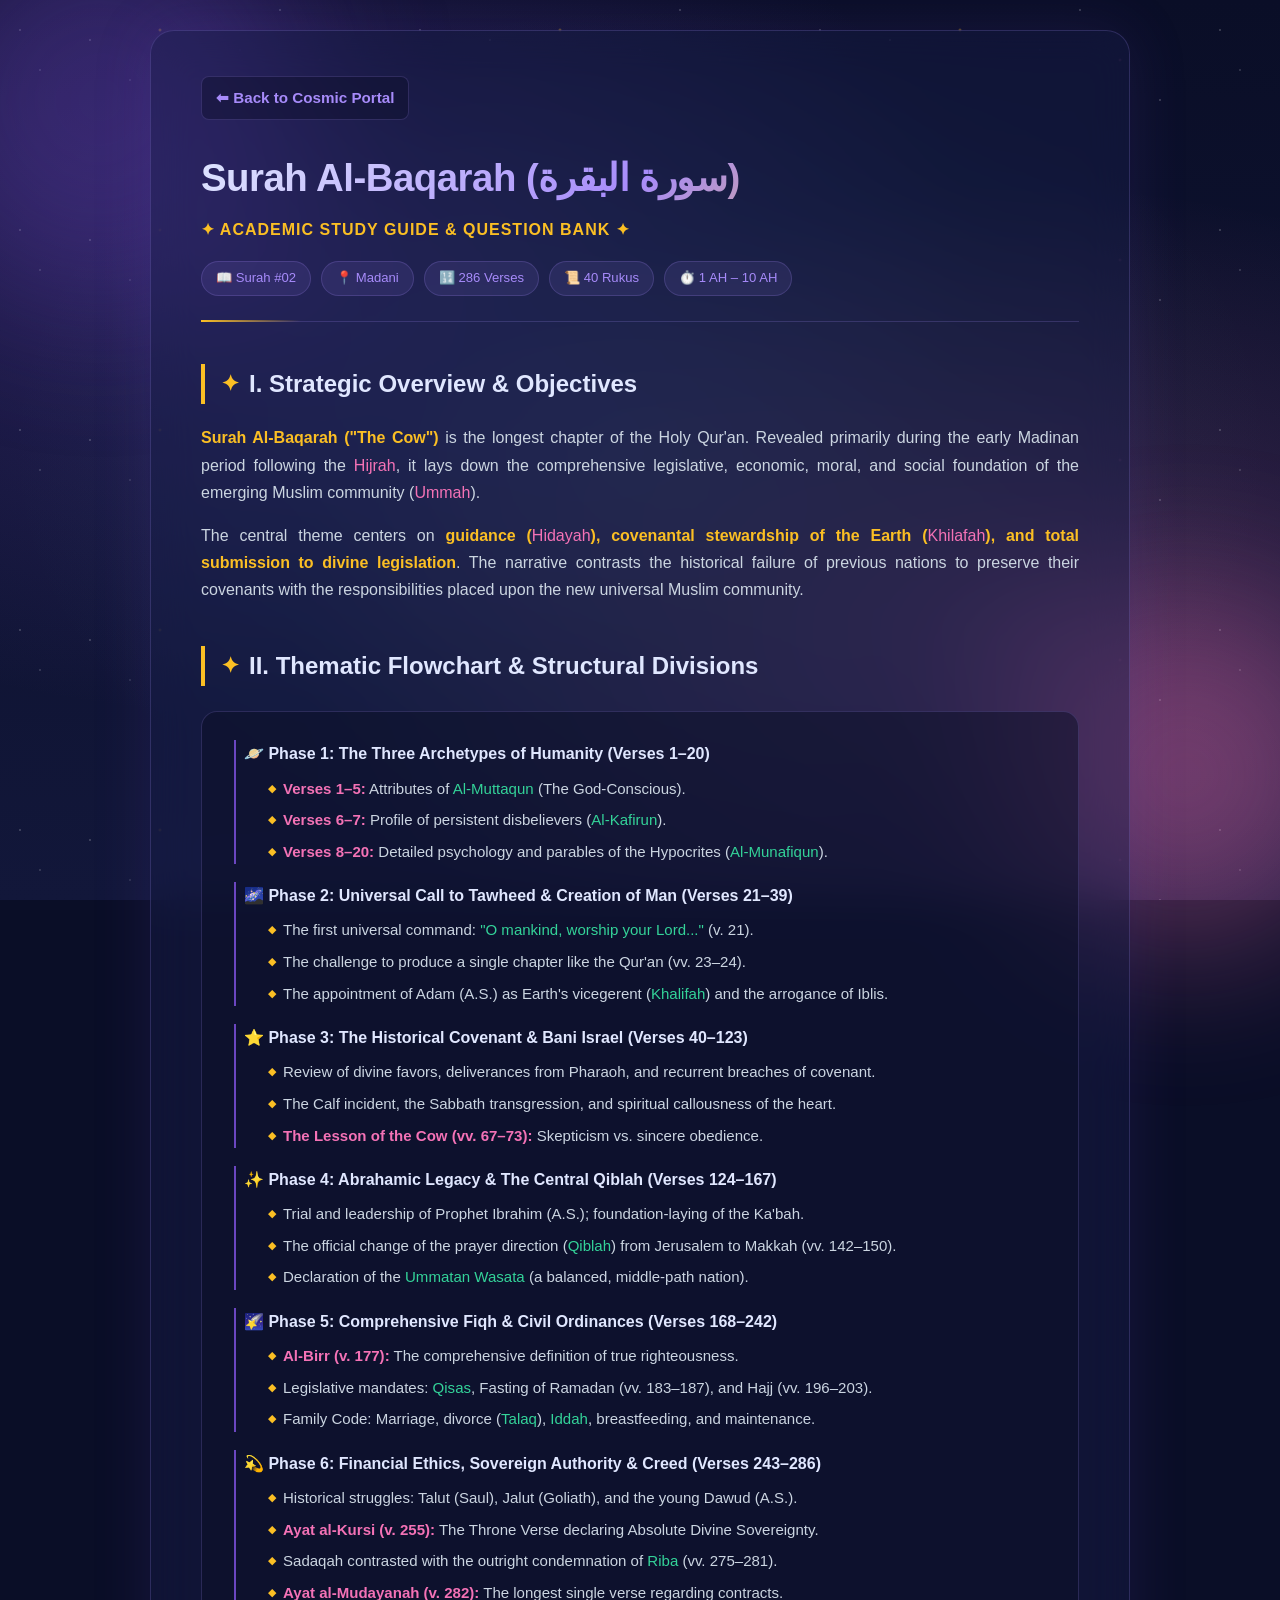
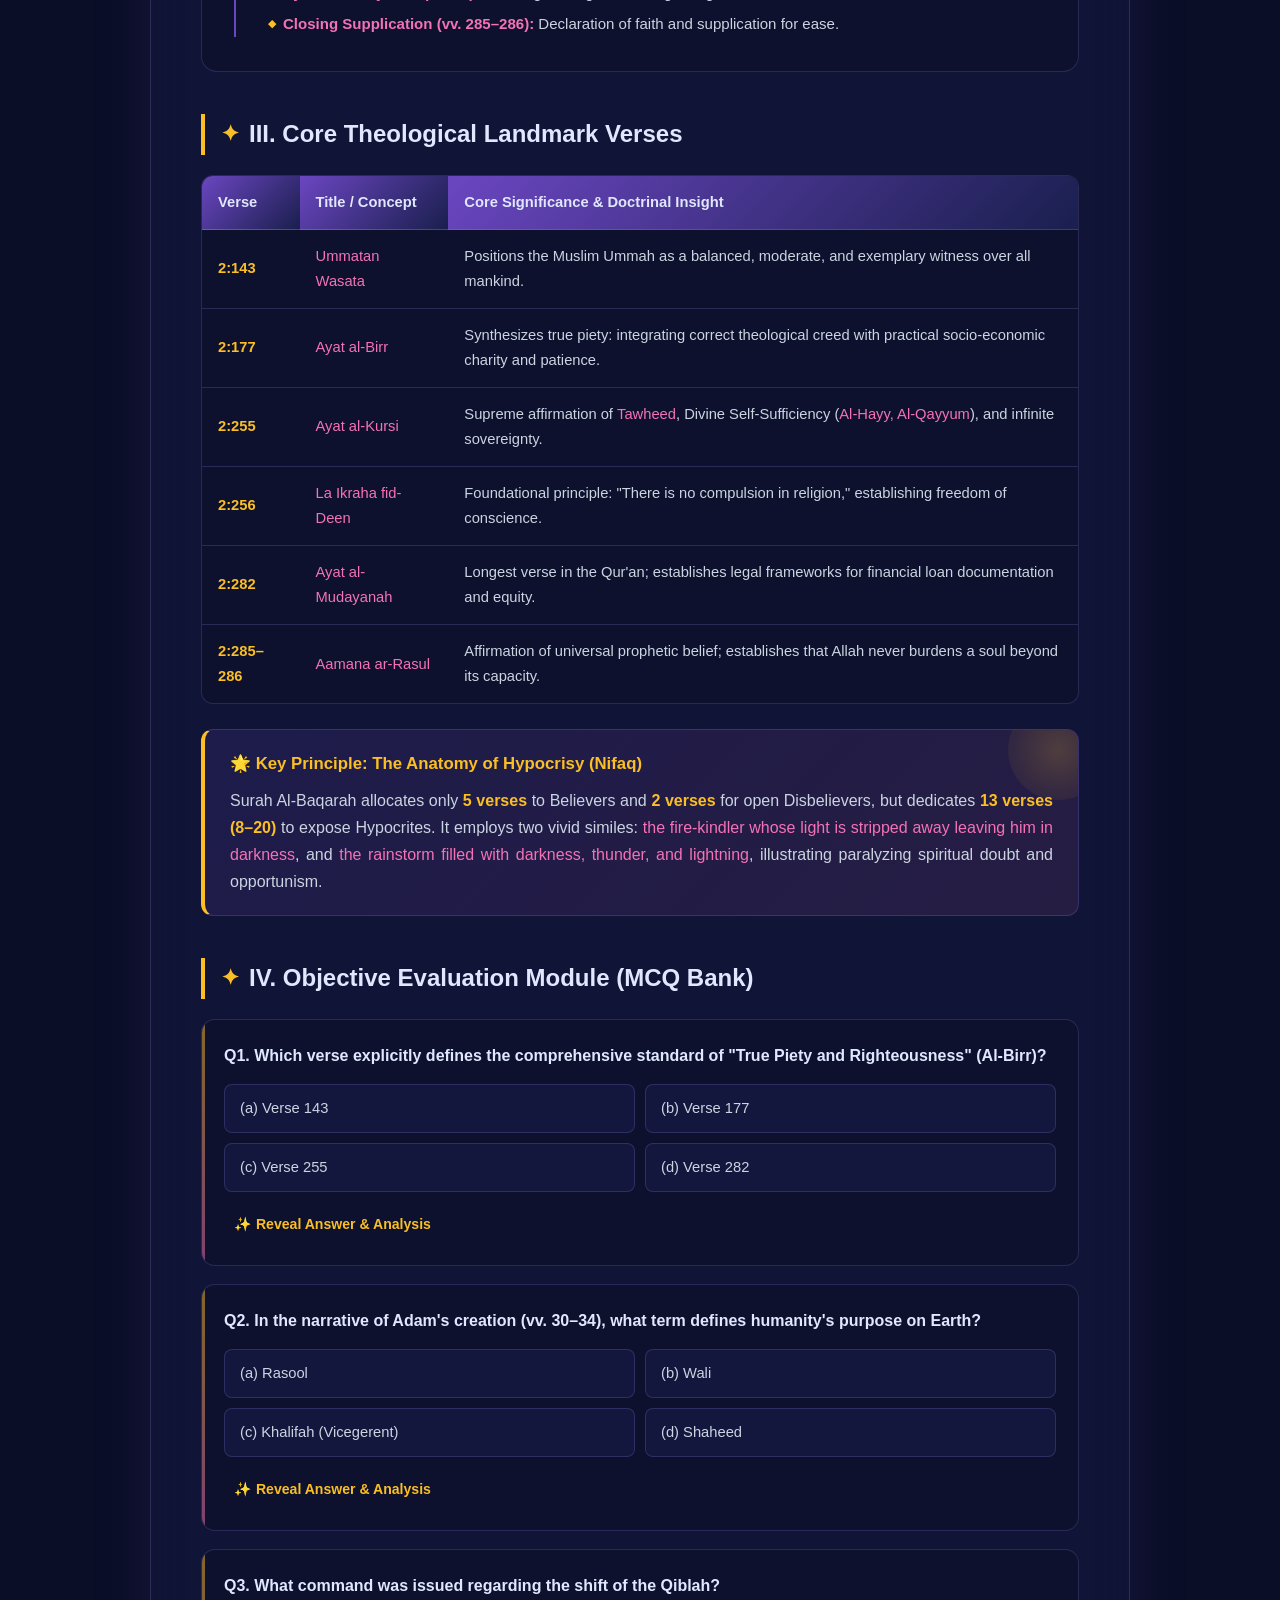
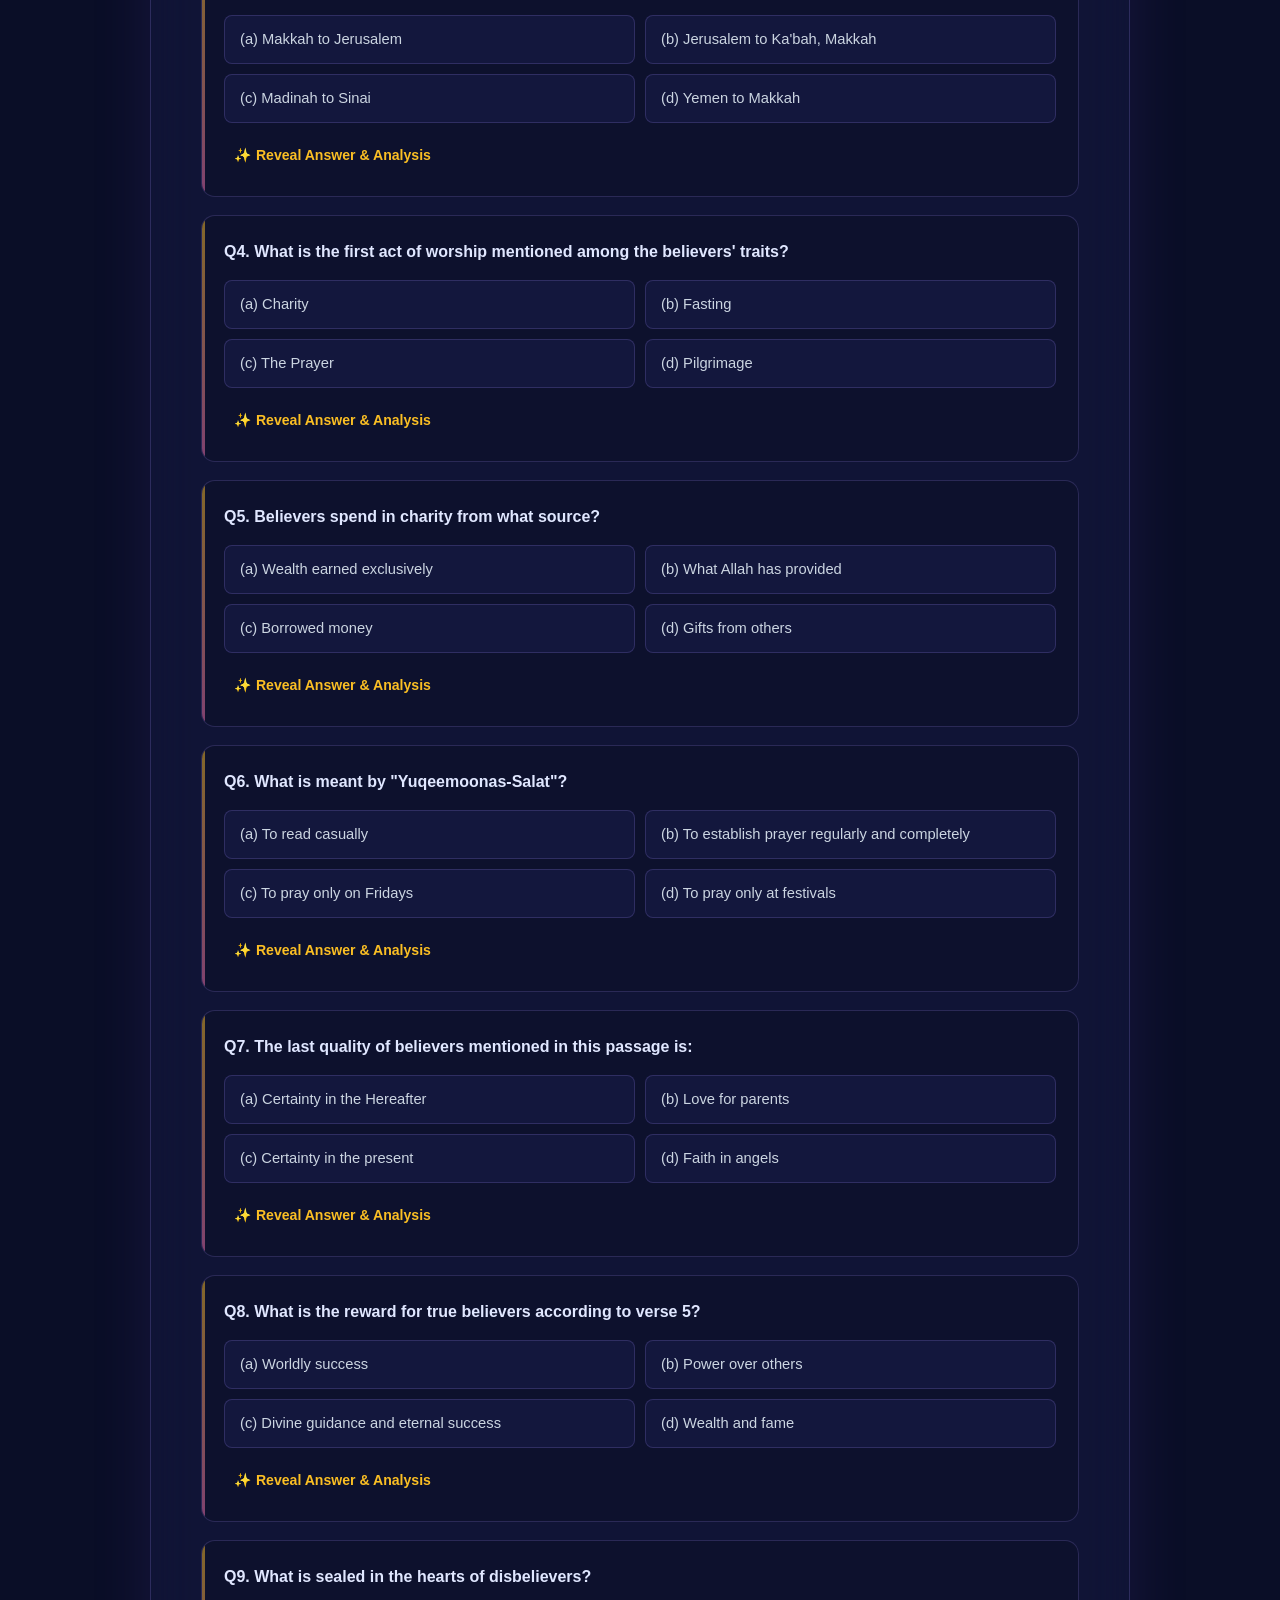
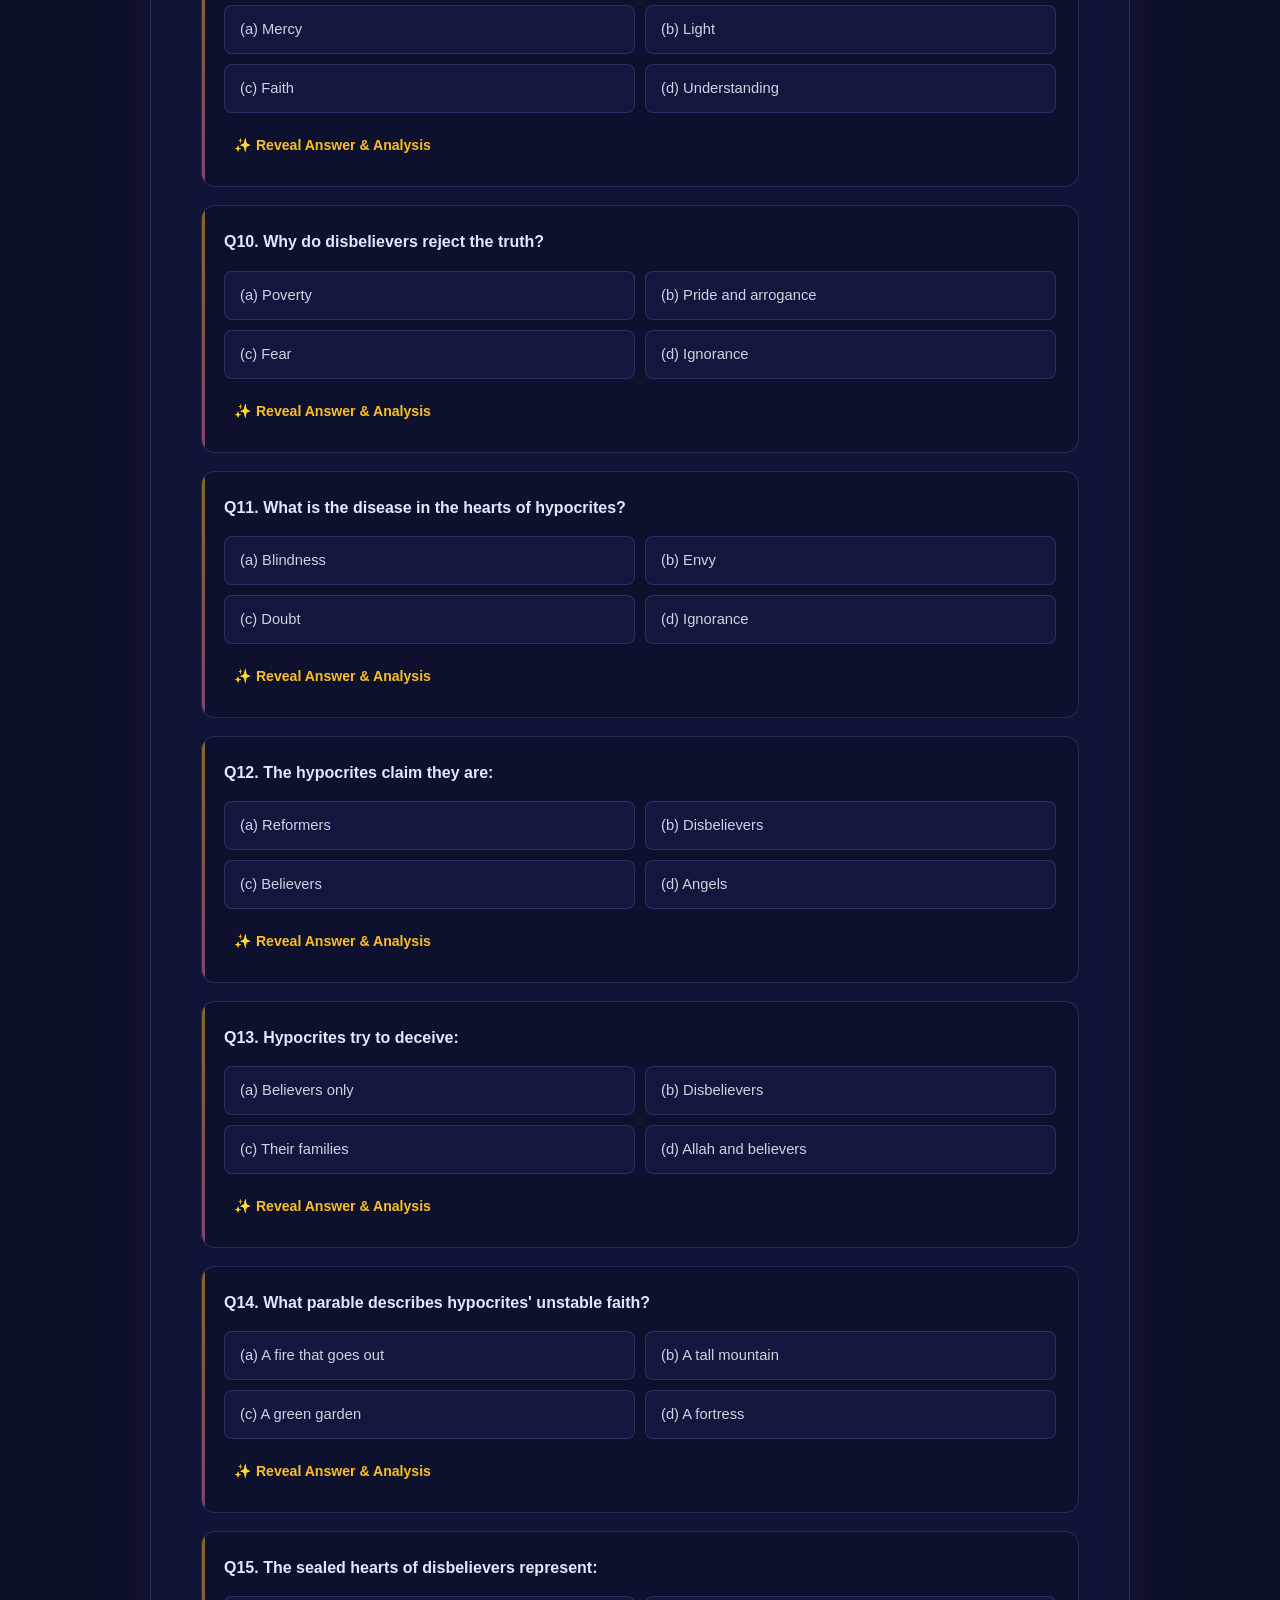
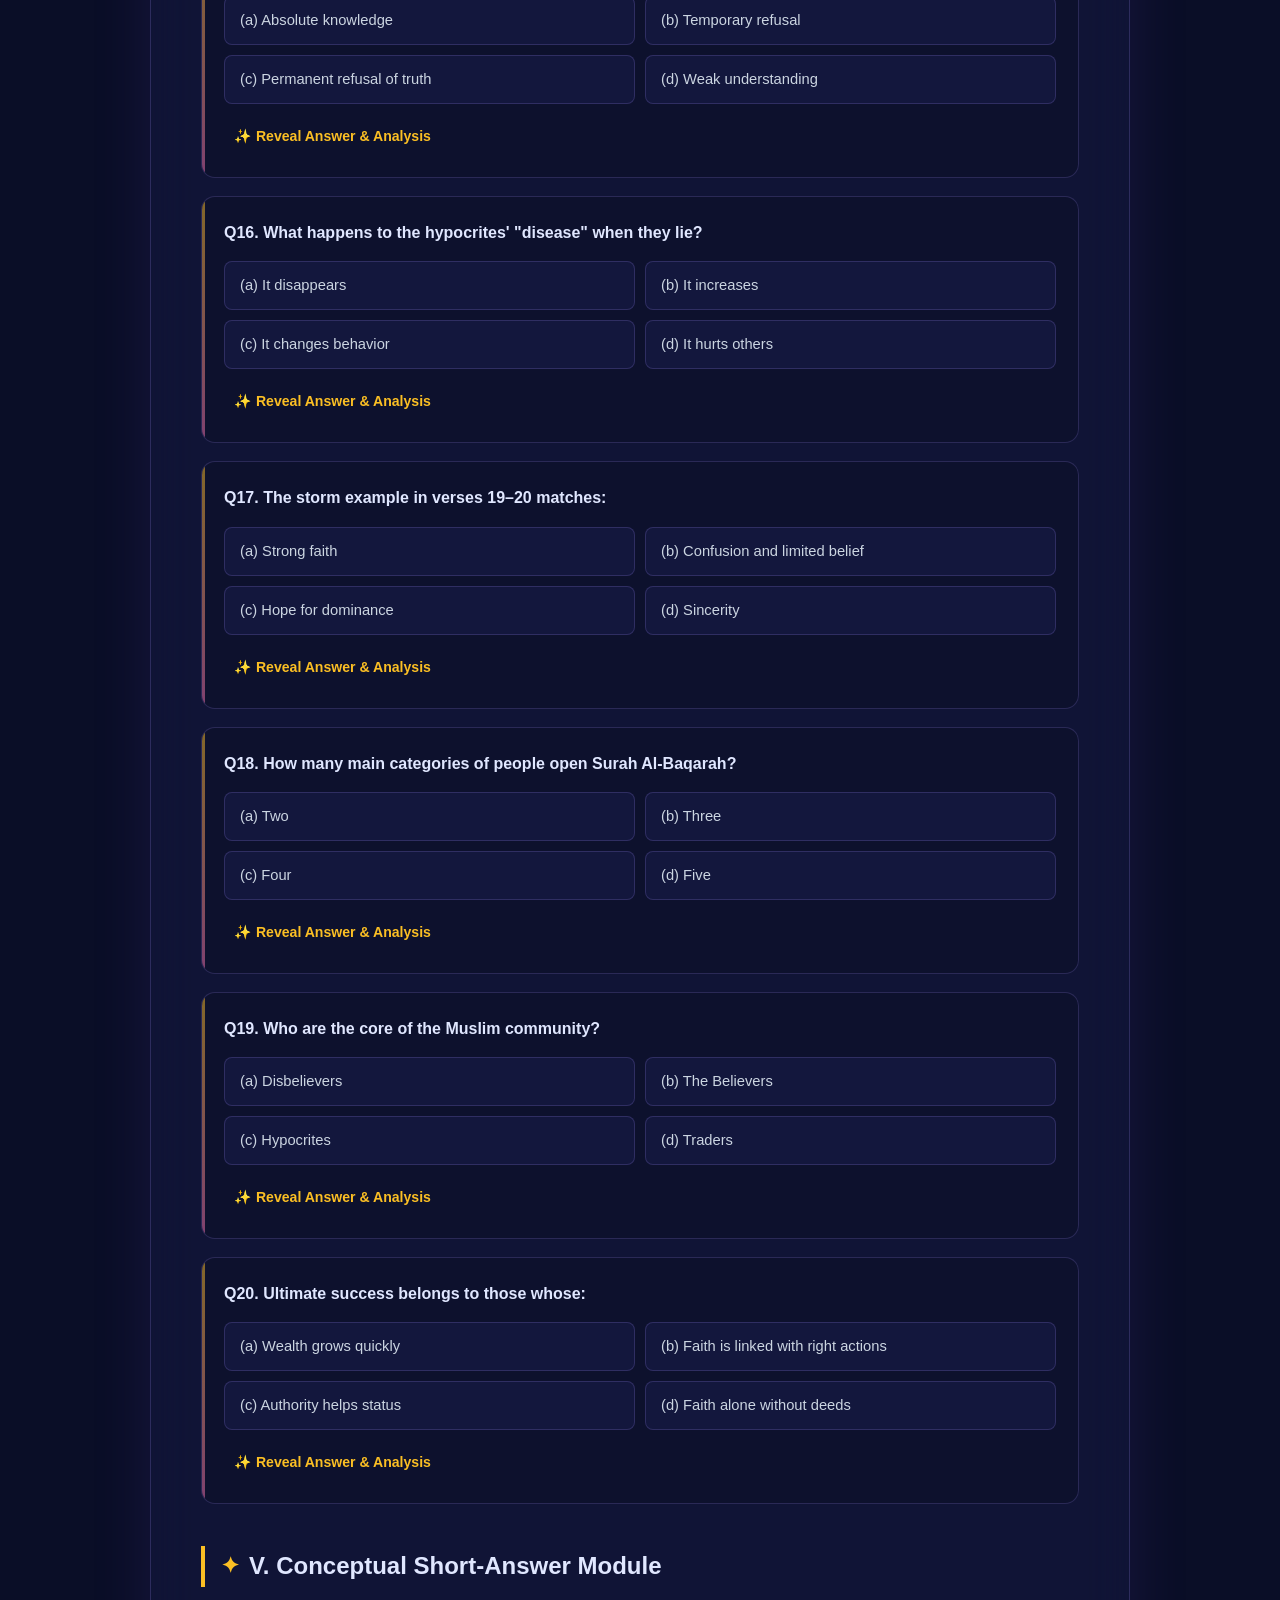
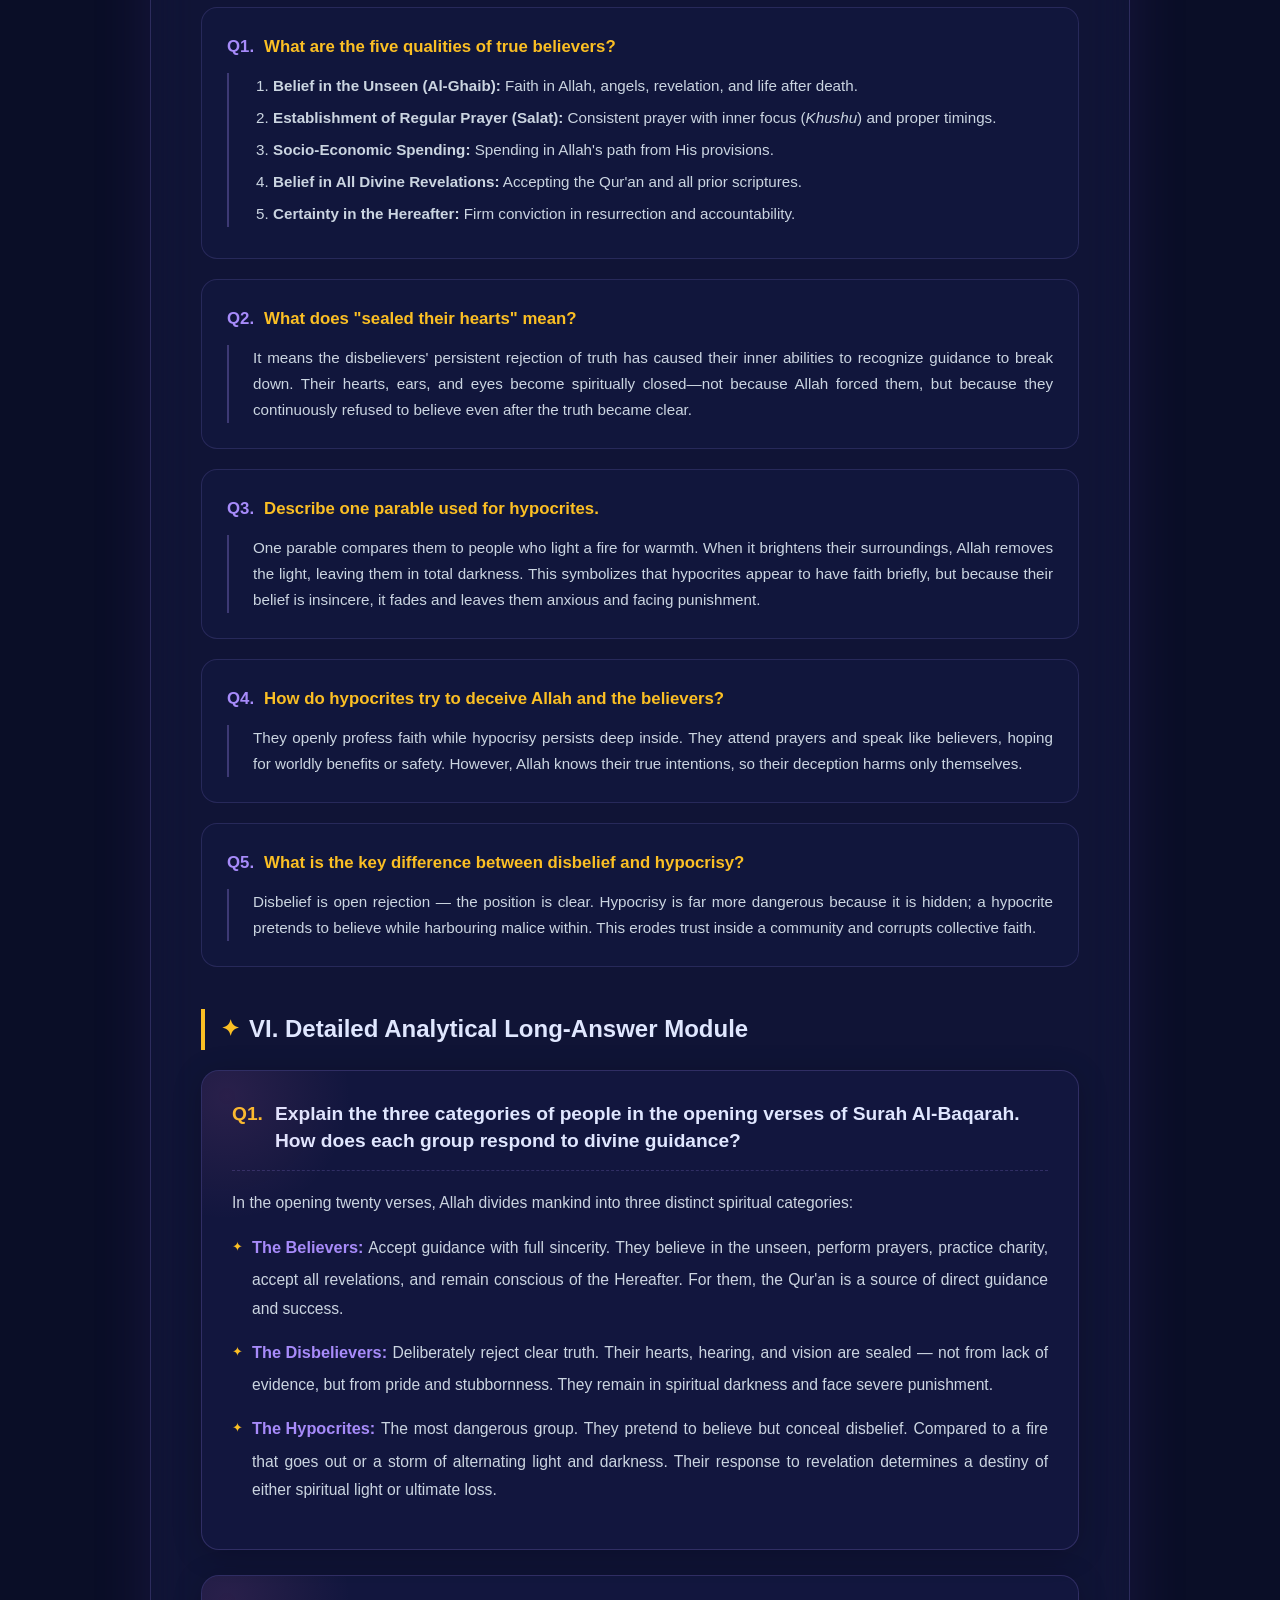
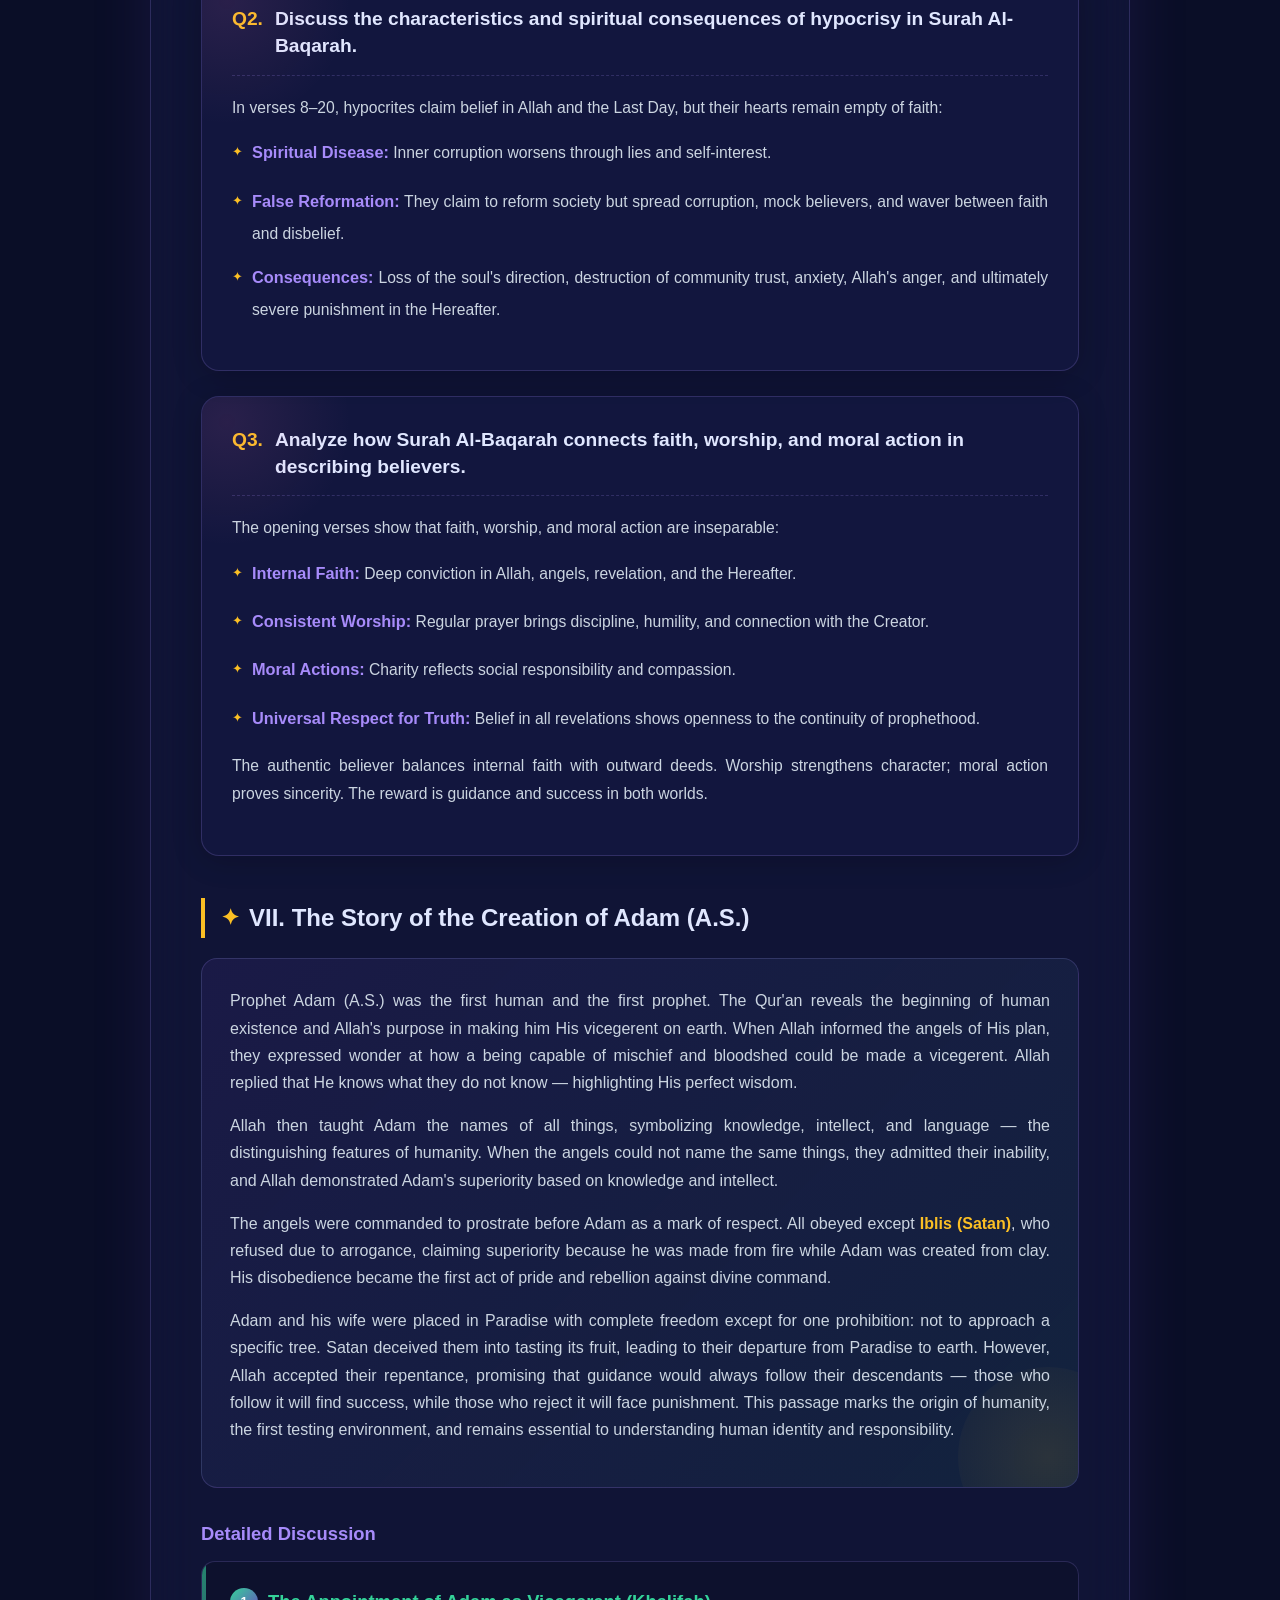
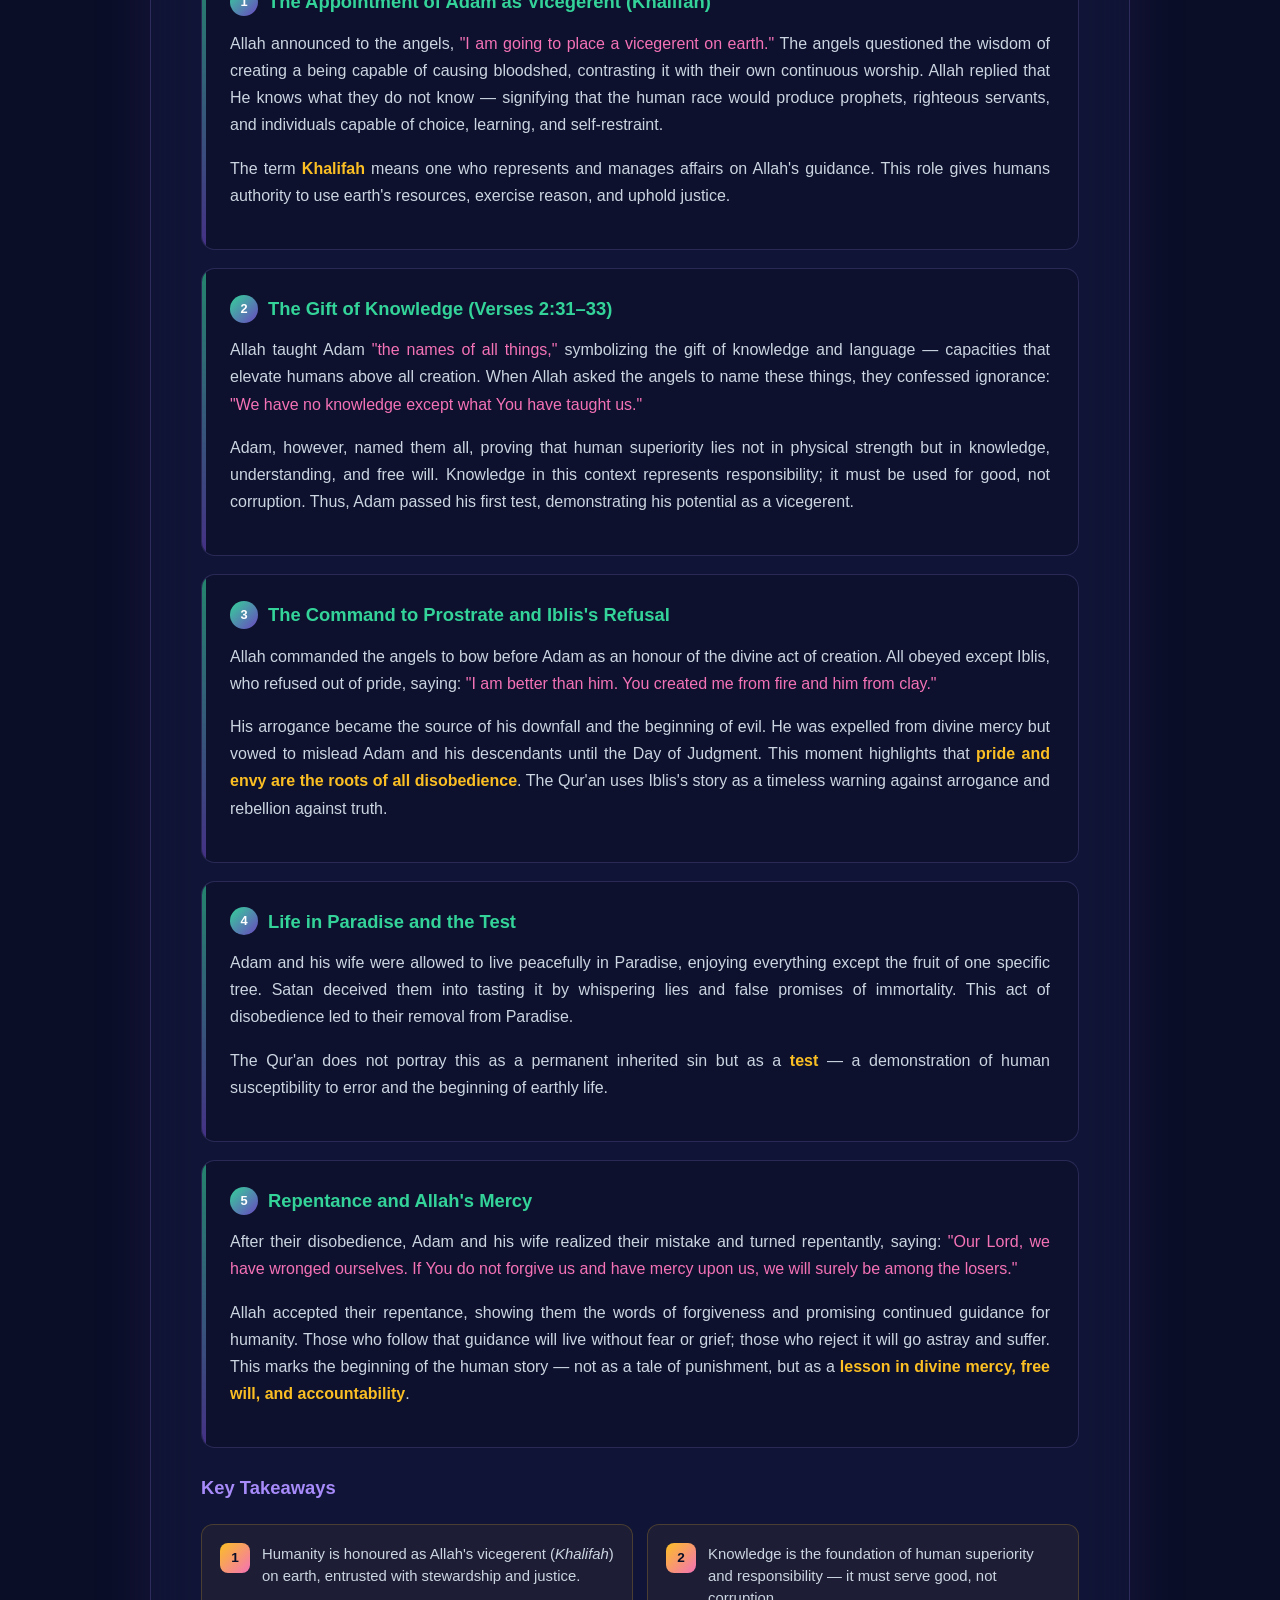
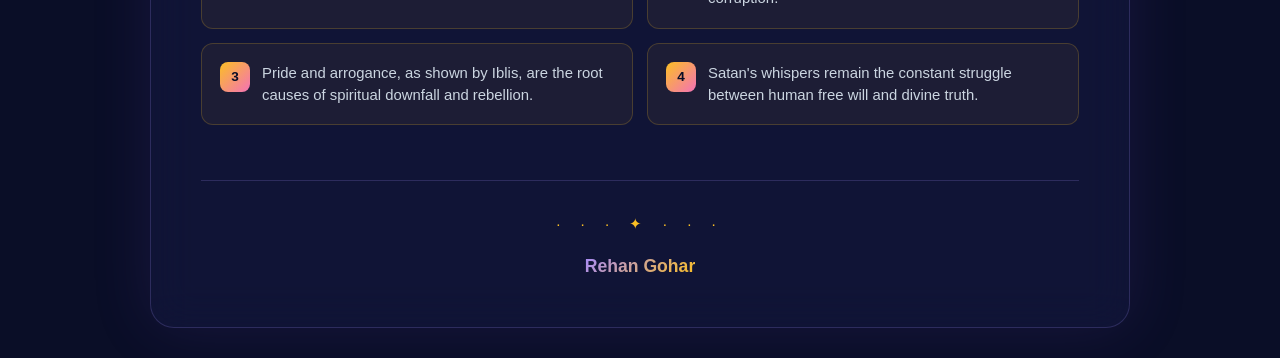
==== surah-al-baqarah.html @ 0159a7ba "Add index and Surah Al-Baqarah pages Introduce two new static pages: index.html — a cosmic-themed da" ====
<!-- Save this file as: surah-al-baqarah.html -->
<!doctype html>
<html lang="en">
  <head>
    <meta charset="UTF-8" />
    <meta name="viewport" content="width=device-width, initial-scale=1.0" />
    <title>Surah Al-Baqarah | Cosmic Study Notes</title>
    <style>
      :root {
        --void: #0a0e27;
        --deep-space: #12173a;
        --nebula: #1a1f4e;
        --cosmic-purple: #6b46c1;
        --stardust: #a78bfa;
        --gold-star: #fbbf24;
        --nova: #f472b6;
        --aurora: #34d399;
        --moonlight: #e0e7ff;
        --text-glow: #cbd5e1;
        --text-muted: #94a3b8;
        --card-bg: rgba(26, 31, 78, 0.4);
        --border-glow: rgba(167, 139, 250, 0.2);
      }

      * {
        box-sizing: border-box;
        margin: 0;
        padding: 0;
        font-family:
          "Segoe UI",
          -apple-system,
          BlinkMacSystemFont,
          sans-serif;
      }

      body {
        background: var(--void);
        background-image:
          radial-gradient(
            ellipse at 20% 30%,
            rgba(107, 70, 193, 0.3) 0%,
            transparent 50%
          ),
          radial-gradient(
            ellipse at 80% 70%,
            rgba(244, 114, 182, 0.2) 0%,
            transparent 50%
          ),
          radial-gradient(
            ellipse at 50% 50%,
            rgba(52, 211, 153, 0.1) 0%,
            transparent 70%
          ),
          linear-gradient(180deg, var(--void) 0%, var(--deep-space) 100%);
        background-attachment: fixed;
        color: var(--moonlight);
        padding: 30px 15px;
        line-height: 1.7;
        min-height: 100vh;
        position: relative;
        overflow-x: hidden;
      }

      body::before {
        content: "";
        position: fixed;
        inset: 0;
        background-image:
          radial-gradient(1px 1px at 20px 30px, white, transparent),
          radial-gradient(
            1px 1px at 40px 70px,
            rgba(255, 255, 255, 0.8),
            transparent
          ),
          radial-gradient(1px 1px at 90px 40px, white, transparent),
          radial-gradient(
            1px 1px at 130px 80px,
            rgba(255, 255, 255, 0.6),
            transparent
          ),
          radial-gradient(
            2px 2px at 160px 30px,
            rgba(251, 191, 36, 0.8),
            transparent
          ),
          radial-gradient(1px 1px at 200px 90px, white, transparent),
          radial-gradient(
            1px 1px at 240px 50px,
            rgba(167, 139, 250, 0.8),
            transparent
          ),
          radial-gradient(1px 1px at 280px 10px, white, transparent),
          radial-gradient(
            2px 2px at 320px 60px,
            rgba(244, 114, 182, 0.6),
            transparent
          ),
          radial-gradient(1px 1px at 360px 100px, white, transparent);
        background-size: 400px 200px;
        background-repeat: repeat;
        opacity: 0.6;
        animation: twinkle 8s ease-in-out infinite;
        pointer-events: none;
        z-index: 0;
      }

      @keyframes twinkle {
        0%,
        100% {
          opacity: 0.4;
        }
        50% {
          opacity: 0.8;
        }
      }

      .orb {
        position: fixed;
        border-radius: 50%;
        filter: blur(80px);
        opacity: 0.35;
        pointer-events: none;
        z-index: 0;
      }
      .orb-1 {
        width: 400px;
        height: 400px;
        background: var(--cosmic-purple);
        top: -100px;
        left: -100px;
        animation: float1 20s ease-in-out infinite;
      }
      .orb-2 {
        width: 350px;
        height: 350px;
        background: var(--nova);
        bottom: -50px;
        right: -80px;
        animation: float2 25s ease-in-out infinite;
      }

      @keyframes float1 {
        0%,
        100% {
          transform: translate(0, 0);
        }
        50% {
          transform: translate(50px, 80px);
        }
      }
      @keyframes float2 {
        0%,
        100% {
          transform: translate(0, 0);
        }
        50% {
          transform: translate(-70px, -50px);
        }
      }

      .container {
        max-width: 980px;
        margin: 0 auto;
        background: var(--card-bg);
        backdrop-filter: blur(20px);
        -webkit-backdrop-filter: blur(20px);
        padding: 45px 50px;
        border-radius: 24px;
        border: 1px solid var(--border-glow);
        box-shadow: 0 0 60px rgba(107, 70, 193, 0.15);
        position: relative;
        z-index: 1;
      }

      .back-nav {
        margin-bottom: 25px;
      }
      .back-btn {
        text-decoration: none;
        color: var(--stardust);
        font-weight: 600;
        display: inline-flex;
        align-items: center;
        gap: 8px;
        font-size: 0.95rem;
        transition: all 0.3s;
        padding: 8px 14px;
        border-radius: 8px;
        border: 1px solid var(--border-glow);
        background: rgba(10, 14, 39, 0.4);
      }
      .back-btn:hover {
        color: var(--gold-star);
        border-color: var(--gold-star);
        transform: translateX(-4px);
      }

      header {
        border-bottom: 1px solid var(--border-glow);
        padding-bottom: 25px;
        margin-bottom: 35px;
        position: relative;
      }
      header::after {
        content: "";
        position: absolute;
        bottom: -1px;
        left: 0;
        width: 100px;
        height: 2px;
        background: linear-gradient(90deg, var(--gold-star), transparent);
      }
      header h1 {
        font-size: 2.4rem;
        letter-spacing: -0.5px;
        background: linear-gradient(
          135deg,
          var(--moonlight),
          var(--stardust),
          var(--gold-star)
        );
        -webkit-background-clip: text;
        -webkit-text-fill-color: transparent;
        background-clip: text;
      }
      .subtitle {
        color: var(--gold-star);
        font-size: 1rem;
        font-weight: 600;
        text-transform: uppercase;
        letter-spacing: 1px;
        margin-top: 6px;
      }
      .meta-badge-row {
        display: flex;
        flex-wrap: wrap;
        gap: 10px;
        margin-top: 18px;
      }
      .meta-badge {
        background: rgba(167, 139, 250, 0.1);
        border: 1px solid var(--border-glow);
        padding: 5px 14px;
        border-radius: 20px;
        font-size: 0.82rem;
        font-weight: 500;
        color: var(--stardust);
      }

      h2 {
        color: var(--moonlight);
        font-size: 1.5rem;
        margin: 42px 0 20px;
        padding-left: 16px;
        border-left: 4px solid var(--gold-star);
        display: flex;
        align-items: center;
        gap: 10px;
      }
      h2::before {
        content: "✦";
        color: var(--gold-star);
        font-size: 0.9em;
      }
      h3 {
        color: var(--stardust);
        font-size: 1.15rem;
        margin: 24px 0 12px;
      }
      p {
        margin-bottom: 16px;
        text-align: justify;
        color: var(--text-glow);
      }
      p strong {
        color: var(--gold-star);
      }
      p em {
        color: var(--nova);
        font-style: normal;
        font-weight: 500;
      }

      .callout-box {
        background: linear-gradient(
          135deg,
          rgba(107, 70, 193, 0.15),
          rgba(244, 114, 182, 0.1)
        );
        border: 1px solid var(--border-glow);
        border-left: 4px solid var(--gold-star);
        padding: 20px 25px;
        border-radius: 12px;
        margin: 25px 0;
        position: relative;
        overflow: hidden;
      }
      .callout-box::before {
        content: "";
        position: absolute;
        top: -30px;
        right: -30px;
        width: 100px;
        height: 100px;
        background: radial-gradient(
          circle,
          rgba(251, 191, 36, 0.2),
          transparent
        );
        border-radius: 50%;
      }
      .callout-title {
        font-weight: 700;
        color: var(--gold-star);
        margin-bottom: 8px;
        font-size: 1.05rem;
      }
      .callout-box p {
        color: var(--text-glow);
        margin-bottom: 0;
      }

      .tree-structure {
        background: rgba(10, 14, 39, 0.5);
        border: 1px solid var(--border-glow);
        border-radius: 16px;
        padding: 28px 32px;
        margin: 25px 0;
      }
      .tree-structure > ul {
        list-style-type: none;
        padding-left: 0;
      }
      .tree-structure > ul > li {
        font-weight: 700;
        color: var(--moonlight);
        margin-top: 18px;
        padding-left: 8px;
        border-left: 2px solid var(--cosmic-purple);
      }
      .tree-structure > ul > li:first-child {
        margin-top: 0;
      }
      .tree-structure ul ul {
        padding-left: 24px;
        list-style-type: none;
        margin-top: 8px;
      }
      .tree-structure ul ul li {
        font-weight: 400;
        color: var(--text-glow);
        font-size: 0.94rem;
        margin-bottom: 6px;
        padding-left: 15px;
        position: relative;
      }
      .tree-structure ul ul li::before {
        content: "◆";
        position: absolute;
        left: 0;
        color: var(--gold-star);
        font-size: 0.7em;
        top: 4px;
      }
      .tree-structure ul ul li strong {
        color: var(--nova);
      }
      .tree-structure ul ul li em {
        color: var(--aurora);
        font-style: normal;
      }

      .summary-table {
        width: 100%;
        border-collapse: separate;
        border-spacing: 0;
        margin: 20px 0;
        font-size: 0.92rem;
        background: rgba(10, 14, 39, 0.5);
        border-radius: 12px;
        overflow: hidden;
        border: 1px solid var(--border-glow);
      }
      .summary-table th,
      .summary-table td {
        padding: 14px 16px;
        text-align: left;
        border-bottom: 1px solid var(--border-glow);
      }
      .summary-table th {
        background: linear-gradient(
          135deg,
          var(--cosmic-purple),
          var(--nebula)
        );
        color: var(--moonlight);
        font-weight: 600;
      }
      .summary-table tr:last-child td {
        border-bottom: none;
      }
      .summary-table tr:hover td {
        background: rgba(167, 139, 250, 0.05);
      }
      .summary-table td {
        color: var(--text-glow);
      }
      .summary-table td strong {
        color: var(--gold-star);
      }
      .summary-table td em {
        color: var(--nova);
        font-style: normal;
        font-weight: 500;
      }

      .q-card {
        background: rgba(10, 14, 39, 0.5);
        border: 1px solid var(--border-glow);
        border-radius: 14px;
        padding: 22px;
        margin-bottom: 18px;
        transition: all 0.3s;
        position: relative;
        overflow: hidden;
      }
      .q-card::before {
        content: "";
        position: absolute;
        top: 0;
        left: 0;
        width: 3px;
        height: 100%;
        background: linear-gradient(180deg, var(--gold-star), var(--nova));
        opacity: 0.5;
      }
      .q-card:hover {
        border-color: var(--stardust);
        box-shadow: 0 8px 25px rgba(167, 139, 250, 0.15);
      }
      .q-title {
        font-weight: 600;
        margin-bottom: 15px;
        font-size: 1rem;
        color: var(--moonlight);
      }
      .options-grid {
        display: grid;
        grid-template-columns: 1fr 1fr;
        gap: 10px;
      }
      .option {
        background: rgba(26, 31, 78, 0.5);
        padding: 11px 15px;
        border: 1px solid var(--border-glow);
        border-radius: 8px;
        font-size: 0.92rem;
        cursor: pointer;
        transition: all 0.2s;
        color: var(--text-glow);
      }
      .option:hover {
        border-color: var(--gold-star);
        background: rgba(251, 191, 36, 0.1);
        color: var(--moonlight);
        transform: translateY(-2px);
      }

      .sq-card {
        background: rgba(26, 31, 78, 0.3);
        border: 1px solid rgba(167, 139, 250, 0.15);
        border-radius: 16px;
        padding: 25px;
        margin-bottom: 20px;
        transition: all 0.3s;
      }
      .sq-card:hover {
        border-color: var(--stardust);
        box-shadow: 0 8px 30px rgba(167, 139, 250, 0.1);
      }
      .sq-question {
        font-size: 1.05rem;
        font-weight: 700;
        color: var(--gold-star);
        margin-bottom: 12px;
        display: flex;
        gap: 10px;
      }
      .sq-question span {
        color: var(--stardust);
      }
      .sq-answer {
        color: var(--text-glow);
        font-size: 0.95rem;
        padding-left: 24px;
        border-left: 2px solid rgba(167, 139, 250, 0.3);
        text-align: justify;
      }
      .sq-answer ol {
        margin: 10px 0 0 20px;
      }
      .sq-answer li {
        margin-bottom: 6px;
        color: var(--text-glow);
      }

      .lq-card {
        background: rgba(26, 31, 78, 0.35);
        border: 1px solid rgba(167, 139, 250, 0.2);
        border-radius: 18px;
        padding: 30px;
        margin-bottom: 25px;
        position: relative;
        overflow: hidden;
        box-shadow: 0 4px 30px rgba(0, 0, 0, 0.2);
      }
      .lq-card::before {
        content: "";
        position: absolute;
        top: -100px;
        left: -100px;
        width: 250px;
        height: 250px;
        background: radial-gradient(
          circle,
          rgba(244, 114, 182, 0.1),
          transparent 70%
        );
        pointer-events: none;
      }
      .lq-question {
        font-size: 1.2rem;
        font-weight: 700;
        color: var(--moonlight);
        margin-bottom: 18px;
        display: flex;
        gap: 12px;
        line-height: 1.4;
        border-bottom: 1px dashed rgba(167, 139, 250, 0.2);
        padding-bottom: 15px;
      }
      .lq-question span {
        color: var(--gold-star);
      }
      .lq-answer {
        color: var(--text-glow);
        font-size: 0.98rem;
        line-height: 1.8;
        text-align: justify;
      }
      .lq-answer p {
        margin-bottom: 16px;
      }
      .lq-answer ul {
        list-style-type: none;
        padding-left: 0;
        margin-bottom: 15px;
      }
      .lq-answer ul li {
        margin-bottom: 15px;
        padding-left: 20px;
        position: relative;
      }
      .lq-answer ul li::before {
        content: "✦";
        position: absolute;
        left: 0;
        color: var(--gold-star);
        font-size: 0.8rem;
        top: 2px;
      }
      .lq-answer ul li strong {
        color: var(--stardust);
        display: inline-block;
        margin-bottom: 4px;
        font-size: 1.02rem;
      }

      /* Topic Narrative Cards (for Adam story) */
      .topic-overview {
        background: linear-gradient(
          135deg,
          rgba(107, 70, 193, 0.12),
          rgba(52, 211, 153, 0.08)
        );
        border: 1px solid var(--border-glow);
        border-radius: 16px;
        padding: 28px;
        margin: 20px 0 30px;
        position: relative;
        overflow: hidden;
      }
      .topic-overview::after {
        content: "";
        position: absolute;
        bottom: -60px;
        right: -60px;
        width: 180px;
        height: 180px;
        background: radial-gradient(
          circle,
          rgba(251, 191, 36, 0.1),
          transparent
        );
        border-radius: 50%;
      }
      .topic-overview p {
        position: relative;
        z-index: 1;
      }

      .detail-card {
        background: rgba(10, 14, 39, 0.5);
        border: 1px solid var(--border-glow);
        border-radius: 14px;
        padding: 24px 28px;
        margin-bottom: 18px;
        position: relative;
        overflow: hidden;
        transition: all 0.3s;
      }
      .detail-card::before {
        content: "";
        position: absolute;
        top: 0;
        left: 0;
        width: 4px;
        height: 100%;
        background: linear-gradient(
          180deg,
          var(--aurora),
          var(--cosmic-purple)
        );
        opacity: 0.6;
      }
      .detail-card:hover {
        border-color: var(--aurora);
        box-shadow: 0 6px 25px rgba(52, 211, 153, 0.1);
      }
      .detail-card h3 {
        color: var(--aurora);
        margin-top: 0;
        display: flex;
        align-items: center;
        gap: 10px;
      }
      .detail-card h3 .num {
        background: linear-gradient(
          135deg,
          var(--aurora),
          var(--cosmic-purple)
        );
        color: white;
        font-size: 0.8rem;
        width: 28px;
        height: 28px;
        display: inline-flex;
        align-items: center;
        justify-content: center;
        border-radius: 50%;
        flex-shrink: 0;
      }

      .takeaway-grid {
        display: grid;
        grid-template-columns: 1fr 1fr;
        gap: 14px;
        margin: 20px 0;
      }
      .takeaway-item {
        background: rgba(251, 191, 36, 0.06);
        border: 1px solid rgba(251, 191, 36, 0.2);
        border-radius: 12px;
        padding: 18px;
        display: flex;
        gap: 12px;
        align-items: flex-start;
        transition: all 0.3s;
      }
      .takeaway-item:hover {
        border-color: var(--gold-star);
        transform: translateY(-2px);
      }
      .takeaway-num {
        background: linear-gradient(135deg, var(--gold-star), var(--nova));
        color: var(--void);
        font-weight: 800;
        font-size: 0.85rem;
        min-width: 30px;
        height: 30px;
        display: flex;
        align-items: center;
        justify-content: center;
        border-radius: 8px;
        flex-shrink: 0;
      }
      .takeaway-text {
        color: var(--text-glow);
        font-size: 0.93rem;
        line-height: 1.5;
      }

      details.answer-details {
        margin-top: 15px;
      }
      details.answer-details summary {
        font-size: 0.88rem;
        font-weight: 600;
        color: var(--gold-star);
        cursor: pointer;
        user-select: none;
        padding: 6px 10px;
        border-radius: 6px;
        display: inline-block;
        transition: all 0.2s;
      }
      details.answer-details summary:hover {
        background: rgba(251, 191, 36, 0.1);
      }
      details.answer-details[open] summary {
        margin-bottom: 10px;
      }
      .answer-content {
        background: rgba(52, 211, 153, 0.1);
        border: 1px solid rgba(52, 211, 153, 0.3);
        color: var(--moonlight);
        padding: 12px 16px;
        border-radius: 8px;
        font-size: 0.9rem;
      }
      .answer-content strong {
        color: var(--aurora);
      }
      .answer-content em {
        color: var(--stardust);
        font-style: normal;
      }

      footer {
        text-align: center;
        margin-top: 55px;
        padding-top: 30px;
        border-top: 1px solid var(--border-glow);
        font-size: 0.95rem;
        color: var(--text-muted);
        line-height: 1.7;
        position: relative;
      }
      footer::before {
        content: "· · · ✦ · · ·";
        display: block;
        color: var(--gold-star);
        margin-bottom: 15px;
        letter-spacing: 8px;
      }
      footer .name {
        font-size: 1.1rem;
        font-weight: 700;
        background: linear-gradient(135deg, var(--stardust), var(--gold-star));
        -webkit-background-clip: text;
        -webkit-text-fill-color: transparent;
        background-clip: text;
      }

      @media (max-width: 768px) {
        .container {
          padding: 30px 25px;
        }
        .options-grid {
          grid-template-columns: 1fr;
        }
        .takeaway-grid {
          grid-template-columns: 1fr;
        }
        header h1 {
          font-size: 1.9rem;
        }
      }
    </style>
  </head>
  <body>
    <div class="orb orb-1"></div>
    <div class="orb orb-2"></div>

    <div class="container">
      <div class="back-nav">
        <a href="index.html" class="back-btn">⬅ Back to Cosmic Portal</a>
      </div>

      <header>
        <h1>Surah Al-Baqarah (سورة البقرة)</h1>
        <div class="subtitle">✦ Academic Study Guide & Question Bank ✦</div>
        <div class="meta-badge-row">
          <span class="meta-badge">📖 Surah #02</span>
          <span class="meta-badge">📍 Madani</span>
          <span class="meta-badge">🔢 286 Verses</span>
          <span class="meta-badge">📜 40 Rukus</span>
          <span class="meta-badge">⏱️ 1 AH – 10 AH</span>
        </div>
      </header>

      <!-- ==================== SECTION I ==================== -->
      <h2>I. Strategic Overview & Objectives</h2>
      <p>
        <strong>Surah Al-Baqarah ("The Cow")</strong> is the longest chapter of
        the Holy Qur'an. Revealed primarily during the early Madinan period
        following the <em>Hijrah</em>, it lays down the comprehensive
        legislative, economic, moral, and social foundation of the emerging
        Muslim community (<em>Ummah</em>).
      </p>
      <p>
        The central theme centers on
        <strong
          >guidance (<em>Hidayah</em>), covenantal stewardship of the Earth
          (<em>Khilafah</em>), and total submission to divine
          legislation</strong
        >. The narrative contrasts the historical failure of previous nations to
        preserve their covenants with the responsibilities placed upon the new
        universal Muslim community.
      </p>

      <!-- ==================== SECTION II ==================== -->
      <h2>II. Thematic Flowchart & Structural Divisions</h2>
      <div class="tree-structure">
        <ul>
          <li>
            🪐 Phase 1: The Three Archetypes of Humanity (Verses 1–20)
            <ul>
              <li>
                <strong>Verses 1–5:</strong> Attributes of
                <em>Al-Muttaqun</em> (The God-Conscious).
              </li>
              <li>
                <strong>Verses 6–7:</strong> Profile of persistent disbelievers
                (<em>Al-Kafirun</em>).
              </li>
              <li>
                <strong>Verses 8–20:</strong> Detailed psychology and parables
                of the Hypocrites (<em>Al-Munafiqun</em>).
              </li>
            </ul>
          </li>
          <li>
            🌌 Phase 2: Universal Call to Tawheed & Creation of Man (Verses
            21–39)
            <ul>
              <li>
                The first universal command:
                <em>"O mankind, worship your Lord..."</em> (v. 21).
              </li>
              <li>
                The challenge to produce a single chapter like the Qur'an (vv.
                23–24).
              </li>
              <li>
                The appointment of Adam (A.S.) as Earth's vicegerent
                (<em>Khalifah</em>) and the arrogance of Iblis.
              </li>
            </ul>
          </li>
          <li>
            ⭐ Phase 3: The Historical Covenant & Bani Israel (Verses 40–123)
            <ul>
              <li>
                Review of divine favors, deliverances from Pharaoh, and
                recurrent breaches of covenant.
              </li>
              <li>
                The Calf incident, the Sabbath transgression, and spiritual
                callousness of the heart.
              </li>
              <li>
                <strong>The Lesson of the Cow (vv. 67–73):</strong> Skepticism
                vs. sincere obedience.
              </li>
            </ul>
          </li>
          <li>
            ✨ Phase 4: Abrahamic Legacy & The Central Qiblah (Verses 124–167)
            <ul>
              <li>
                Trial and leadership of Prophet Ibrahim (A.S.);
                foundation-laying of the Ka'bah.
              </li>
              <li>
                The official change of the prayer direction (<em>Qiblah</em>)
                from Jerusalem to Makkah (vv. 142–150).
              </li>
              <li>
                Declaration of the <em>Ummatan Wasata</em> (a balanced,
                middle-path nation).
              </li>
            </ul>
          </li>
          <li>
            🌠 Phase 5: Comprehensive Fiqh & Civil Ordinances (Verses 168–242)
            <ul>
              <li>
                <strong>Al-Birr (v. 177):</strong> The comprehensive definition
                of true righteousness.
              </li>
              <li>
                Legislative mandates: <em>Qisas</em>, Fasting of Ramadan (vv.
                183–187), and Hajj (vv. 196–203).
              </li>
              <li>
                Family Code: Marriage, divorce (<em>Talaq</em>), <em>Iddah</em>,
                breastfeeding, and maintenance.
              </li>
            </ul>
          </li>
          <li>
            💫 Phase 6: Financial Ethics, Sovereign Authority & Creed (Verses
            243–286)
            <ul>
              <li>
                Historical struggles: Talut (Saul), Jalut (Goliath), and the
                young Dawud (A.S.).
              </li>
              <li>
                <strong>Ayat al-Kursi (v. 255):</strong> The Throne Verse
                declaring Absolute Divine Sovereignty.
              </li>
              <li>
                Sadaqah contrasted with the outright condemnation of
                <em>Riba</em> (vv. 275–281).
              </li>
              <li>
                <strong>Ayat al-Mudayanah (v. 282):</strong> The longest single
                verse regarding contracts.
              </li>
              <li>
                <strong>Closing Supplication (vv. 285–286):</strong> Declaration
                of faith and supplication for ease.
              </li>
            </ul>
          </li>
        </ul>
      </div>

      <!-- ==================== SECTION III ==================== -->
      <h2>III. Core Theological Landmark Verses</h2>
      <table class="summary-table">
        <thead>
          <tr>
            <th>Verse</th>
            <th>Title / Concept</th>
            <th>Core Significance & Doctrinal Insight</th>
          </tr>
        </thead>
        <tbody>
          <tr>
            <td><strong>2:143</strong></td>
            <td><em>Ummatan Wasata</em></td>
            <td>
              Positions the Muslim Ummah as a balanced, moderate, and exemplary
              witness over all mankind.
            </td>
          </tr>
          <tr>
            <td><strong>2:177</strong></td>
            <td><em>Ayat al-Birr</em></td>
            <td>
              Synthesizes true piety: integrating correct theological creed with
              practical socio-economic charity and patience.
            </td>
          </tr>
          <tr>
            <td><strong>2:255</strong></td>
            <td><em>Ayat al-Kursi</em></td>
            <td>
              Supreme affirmation of <em>Tawheed</em>, Divine Self-Sufficiency
              (<em>Al-Hayy, Al-Qayyum</em>), and infinite sovereignty.
            </td>
          </tr>
          <tr>
            <td><strong>2:256</strong></td>
            <td><em>La Ikraha fid-Deen</em></td>
            <td>
              Foundational principle: "There is no compulsion in religion,"
              establishing freedom of conscience.
            </td>
          </tr>
          <tr>
            <td><strong>2:282</strong></td>
            <td><em>Ayat al-Mudayanah</em></td>
            <td>
              Longest verse in the Qur'an; establishes legal frameworks for
              financial loan documentation and equity.
            </td>
          </tr>
          <tr>
            <td><strong>2:285–286</strong></td>
            <td><em>Aamana ar-Rasul</em></td>
            <td>
              Affirmation of universal prophetic belief; establishes that Allah
              never burdens a soul beyond its capacity.
            </td>
          </tr>
        </tbody>
      </table>

      <div class="callout-box">
        <div class="callout-title">
          🌟 Key Principle: The Anatomy of Hypocrisy (Nifaq)
        </div>
        <p>
          Surah Al-Baqarah allocates only <strong>5 verses</strong> to Believers
          and <strong>2 verses</strong> for open Disbelievers, but dedicates
          <strong>13 verses (8–20)</strong> to expose Hypocrites. It employs two
          vivid similes:
          <em
            >the fire-kindler whose light is stripped away leaving him in
            darkness</em
          >, and
          <em>the rainstorm filled with darkness, thunder, and lightning</em>,
          illustrating paralyzing spiritual doubt and opportunism.
        </p>
      </div>

      <!-- ==================== SECTION IV ==================== -->
      <h2>IV. Objective Evaluation Module (MCQ Bank)</h2>

      <div class="q-card">
        <div class="q-title">
          Q1. Which verse explicitly defines the comprehensive standard of "True
          Piety and Righteousness" (Al-Birr)?
        </div>
        <div class="options-grid">
          <div class="option">(a) Verse 143</div>
          <div class="option">(b) Verse 177</div>
          <div class="option">(c) Verse 255</div>
          <div class="option">(d) Verse 282</div>
        </div>
        <details class="answer-details">
          <summary>✨ Reveal Answer & Analysis</summary>
          <div class="answer-content">
            <strong>Correct Answer: (b) Verse 177</strong><br /><em
              >Explanation:</em
            >
            Verse 177 breaks ritualism into core components: belief in Allah,
            the Last Day, Angels, Books, Prophets, spending beloved wealth,
            establishing prayer, giving Zakat, fulfilling covenants, and
            patience in adversity.
          </div>
        </details>
      </div>

      <div class="q-card">
        <div class="q-title">
          Q2. In the narrative of Adam's creation (vv. 30–34), what term defines
          humanity's purpose on Earth?
        </div>
        <div class="options-grid">
          <div class="option">(a) Rasool</div>
          <div class="option">(b) Wali</div>
          <div class="option">(c) Khalifah (Vicegerent)</div>
          <div class="option">(d) Shaheed</div>
        </div>
        <details class="answer-details">
          <summary>✨ Reveal Answer & Analysis</summary>
          <div class="answer-content">
            <strong>Correct Answer: (c) Khalifah</strong><br /><em
              >Explanation:</em
            >
            Verse 30: <em>"Inni ja'ilun fil-ardi khalifah"</em> — human
            stewardship under divine accountability.
          </div>
        </details>
      </div>

      <div class="q-card">
        <div class="q-title">
          Q3. What command was issued regarding the shift of the Qiblah?
        </div>
        <div class="options-grid">
          <div class="option">(a) Makkah to Jerusalem</div>
          <div class="option">(b) Jerusalem to Ka'bah, Makkah</div>
          <div class="option">(c) Madinah to Sinai</div>
          <div class="option">(d) Yemen to Makkah</div>
        </div>
        <details class="answer-details">
          <summary>✨ Reveal Answer & Analysis</summary>
          <div class="answer-content">
            <strong>Correct Answer: (b) Jerusalem to Ka'bah, Makkah</strong
            ><br /><em>Explanation:</em> Verses 142–150 detail the command to
            turn toward <em>Al-Masjid Al-Haram</em> after ~16–17 months
            post-Hijrah.
          </div>
        </details>
      </div>

      <div class="q-card">
        <div class="q-title">
          Q4. What is the first act of worship mentioned among the believers'
          traits?
        </div>
        <div class="options-grid">
          <div class="option">(a) Charity</div>
          <div class="option">(b) Fasting</div>
          <div class="option">(c) The Prayer</div>
          <div class="option">(d) Pilgrimage</div>
        </div>
        <details class="answer-details">
          <summary>✨ Reveal Answer & Analysis</summary>
          <div class="answer-content">
            <strong>Correct Answer: (c) The Prayer</strong><br /><em
              >Explanation:</em
            >
            After belief in the Unseen, establishing prayer (Salat) is the
            primary physical manifestation of faith.
          </div>
        </details>
      </div>

      <div class="q-card">
        <div class="q-title">
          Q5. Believers spend in charity from what source?
        </div>
        <div class="options-grid">
          <div class="option">(a) Wealth earned exclusively</div>
          <div class="option">(b) What Allah has provided</div>
          <div class="option">(c) Borrowed money</div>
          <div class="option">(d) Gifts from others</div>
        </div>
        <details class="answer-details">
          <summary>✨ Reveal Answer & Analysis</summary>
          <div class="answer-content">
            <strong>Correct Answer: (b) What Allah has provided</strong
            ><br /><em>Explanation:</em> Verse 3:
            <em>"wa mimma razaqnahum yunfiqun"</em> — Allah is the ultimate
            source of all sustenance.
          </div>
        </details>
      </div>

      <div class="q-card">
        <div class="q-title">Q6. What is meant by "Yuqeemoonas-Salat"?</div>
        <div class="options-grid">
          <div class="option">(a) To read casually</div>
          <div class="option">
            (b) To establish prayer regularly and completely
          </div>
          <div class="option">(c) To pray only on Fridays</div>
          <div class="option">(d) To pray only at festivals</div>
        </div>
        <details class="answer-details">
          <summary>✨ Reveal Answer & Analysis</summary>
          <div class="answer-content">
            <strong
              >Correct Answer: (b) To establish prayer regularly and
              completely</strong
            ><br /><em>Explanation:</em> "Iqamah" implies establishing prayers
            on time, following correct rules, and maintaining sincerity
            (<em>Khushu</em>).
          </div>
        </details>
      </div>

      <div class="q-card">
        <div class="q-title">
          Q7. The last quality of believers mentioned in this passage is:
        </div>
        <div class="options-grid">
          <div class="option">(a) Certainty in the Hereafter</div>
          <div class="option">(b) Love for parents</div>
          <div class="option">(c) Certainty in the present</div>
          <div class="option">(d) Faith in angels</div>
        </div>
        <details class="answer-details">
          <summary>✨ Reveal Answer & Analysis</summary>
          <div class="answer-content">
            <strong>Correct Answer: (a) Certainty in the Hereafter</strong
            ><br /><em>Explanation:</em> Verse 4:
            <em>"wabil-akhirati hum yooqinoon"</em>.
          </div>
        </details>
      </div>

      <div class="q-card">
        <div class="q-title">
          Q8. What is the reward for true believers according to verse 5?
        </div>
        <div class="options-grid">
          <div class="option">(a) Worldly success</div>
          <div class="option">(b) Power over others</div>
          <div class="option">(c) Divine guidance and eternal success</div>
          <div class="option">(d) Wealth and fame</div>
        </div>
        <details class="answer-details">
          <summary>✨ Reveal Answer & Analysis</summary>
          <div class="answer-content">
            <strong
              >Correct Answer: (c) Divine guidance and eternal success</strong
            ><br /><em>Explanation:</em>
            <em
              >"Ula'ika 'ala hudam mir-Rabbihim wa ula'ika humul-muflihoon."</em
            >
          </div>
        </details>
      </div>

      <div class="q-card">
        <div class="q-title">
          Q9. What is sealed in the hearts of disbelievers?
        </div>
        <div class="options-grid">
          <div class="option">(a) Mercy</div>
          <div class="option">(b) Light</div>
          <div class="option">(c) Faith</div>
          <div class="option">(d) Understanding</div>
        </div>
        <details class="answer-details">
          <summary>✨ Reveal Answer & Analysis</summary>
          <div class="answer-content">
            <strong>Correct Answer: (c) Faith</strong><br /><em
              >Explanation:</em
            >
            Persistent rejection causes hearts and hearing to be sealed (Verse
            7).
          </div>
        </details>
      </div>

      <div class="q-card">
        <div class="q-title">Q10. Why do disbelievers reject the truth?</div>
        <div class="options-grid">
          <div class="option">(a) Poverty</div>
          <div class="option">(b) Pride and arrogance</div>
          <div class="option">(c) Fear</div>
          <div class="option">(d) Ignorance</div>
        </div>
        <details class="answer-details">
          <summary>✨ Reveal Answer & Analysis</summary>
          <div class="answer-content">
            <strong>Correct Answer: (b) Pride and arrogance</strong><br /><em
              >Explanation:</em
            >
            Stubborn intellectual arrogance prevents yielding to clear divine
            signs.
          </div>
        </details>
      </div>

      <div class="q-card">
        <div class="q-title">
          Q11. What is the disease in the hearts of hypocrites?
        </div>
        <div class="options-grid">
          <div class="option">(a) Blindness</div>
          <div class="option">(b) Envy</div>
          <div class="option">(c) Doubt</div>
          <div class="option">(d) Ignorance</div>
        </div>
        <details class="answer-details">
          <summary>✨ Reveal Answer & Analysis</summary>
          <div class="answer-content">
            <strong>Correct Answer: (c) Doubt</strong><br /><em
              >Explanation:</em
            >
            Verse 10: <em>"Fee quloobihim maradhun"</em> — doubt, skepticism,
            and insincerity.
          </div>
        </details>
      </div>

      <div class="q-card">
        <div class="q-title">Q12. The hypocrites claim they are:</div>
        <div class="options-grid">
          <div class="option">(a) Reformers</div>
          <div class="option">(b) Disbelievers</div>
          <div class="option">(c) Believers</div>
          <div class="option">(d) Angels</div>
        </div>
        <details class="answer-details">
          <summary>✨ Reveal Answer & Analysis</summary>
          <div class="answer-content">
            <strong>Correct Answer: (a) Reformers</strong><br /><em
              >Explanation:</em
            >
            Verse 11: <em>"Innama nahnu muslihoon"</em> (We are only reformers).
          </div>
        </details>
      </div>

      <div class="q-card">
        <div class="q-title">Q13. Hypocrites try to deceive:</div>
        <div class="options-grid">
          <div class="option">(a) Believers only</div>
          <div class="option">(b) Disbelievers</div>
          <div class="option">(c) Their families</div>
          <div class="option">(d) Allah and believers</div>
        </div>
        <details class="answer-details">
          <summary>✨ Reveal Answer & Analysis</summary>
          <div class="answer-content">
            <strong>Correct Answer: (d) Allah and believers</strong><br /><em
              >Explanation:</em
            >
            Verse 9: <em>"Yukhadioona Allaha wallatheena amanoo"</em> — but they
            only deceive themselves.
          </div>
        </details>
      </div>

      <div class="q-card">
        <div class="q-title">
          Q14. What parable describes hypocrites' unstable faith?
        </div>
        <div class="options-grid">
          <div class="option">(a) A fire that goes out</div>
          <div class="option">(b) A tall mountain</div>
          <div class="option">(c) A green garden</div>
          <div class="option">(d) A fortress</div>
        </div>
        <details class="answer-details">
          <summary>✨ Reveal Answer & Analysis</summary>
          <div class="answer-content">
            <strong>Correct Answer: (a) A fire that goes out</strong><br /><em
              >Explanation:</em
            >
            Verses 17–18: kindled fire, then Allah took away their light.
          </div>
        </details>
      </div>

      <div class="q-card">
        <div class="q-title">
          Q15. The sealed hearts of disbelievers represent:
        </div>
        <div class="options-grid">
          <div class="option">(a) Absolute knowledge</div>
          <div class="option">(b) Temporary refusal</div>
          <div class="option">(c) Permanent refusal of truth</div>
          <div class="option">(d) Weak understanding</div>
        </div>
        <details class="answer-details">
          <summary>✨ Reveal Answer & Analysis</summary>
          <div class="answer-content">
            <strong>Correct Answer: (c) Permanent refusal of truth</strong
            ><br /><em>Explanation:</em> Complete sealing marks a state where
            truth can no longer penetrate.
          </div>
        </details>
      </div>

      <div class="q-card">
        <div class="q-title">
          Q16. What happens to the hypocrites' "disease" when they lie?
        </div>
        <div class="options-grid">
          <div class="option">(a) It disappears</div>
          <div class="option">(b) It increases</div>
          <div class="option">(c) It changes behavior</div>
          <div class="option">(d) It hurts others</div>
        </div>
        <details class="answer-details">
          <summary>✨ Reveal Answer & Analysis</summary>
          <div class="answer-content">
            <strong>Correct Answer: (b) It increases</strong><br /><em
              >Explanation:</em
            >
            Verse 10: <em>"Fazadahumu Allahu maradha"</em> — persistent lying
            strengthens hypocrisy.
          </div>
        </details>
      </div>

      <div class="q-card">
        <div class="q-title">
          Q17. The storm example in verses 19–20 matches:
        </div>
        <div class="options-grid">
          <div class="option">(a) Strong faith</div>
          <div class="option">(b) Confusion and limited belief</div>
          <div class="option">(c) Hope for dominance</div>
          <div class="option">(d) Sincerity</div>
        </div>
        <details class="answer-details">
          <summary>✨ Reveal Answer & Analysis</summary>
          <div class="answer-content">
            <strong>Correct Answer: (b) Confusion and limited belief</strong
            ><br /><em>Explanation:</em> Thunder, lightning, and darkness
            symbolize the hypocrites' unstable, situational faith.
          </div>
        </details>
      </div>

      <div class="q-card">
        <div class="q-title">
          Q18. How many main categories of people open Surah Al-Baqarah?
        </div>
        <div class="options-grid">
          <div class="option">(a) Two</div>
          <div class="option">(b) Three</div>
          <div class="option">(c) Four</div>
          <div class="option">(d) Five</div>
        </div>
        <details class="answer-details">
          <summary>✨ Reveal Answer & Analysis</summary>
          <div class="answer-content">
            <strong>Correct Answer: (b) Three</strong><br /><em
              >Explanation:</em
            >
            Believers (1–5), Disbelievers (6–7), Hypocrites (8–20).
          </div>
        </details>
      </div>

      <div class="q-card">
        <div class="q-title">
          Q19. Who are the core of the Muslim community?
        </div>
        <div class="options-grid">
          <div class="option">(a) Disbelievers</div>
          <div class="option">(b) The Believers</div>
          <div class="option">(c) Hypocrites</div>
          <div class="option">(d) Traders</div>
        </div>
        <details class="answer-details">
          <summary>✨ Reveal Answer & Analysis</summary>
          <div class="answer-content">
            <strong>Correct Answer: (b) The Believers</strong><br /><em
              >Explanation:</em
            >
            Sincere believers form the moral and structural core of the Ummah.
          </div>
        </details>
      </div>

      <div class="q-card">
        <div class="q-title">Q20. Ultimate success belongs to those whose:</div>
        <div class="options-grid">
          <div class="option">(a) Wealth grows quickly</div>
          <div class="option">(b) Faith is linked with right actions</div>
          <div class="option">(c) Authority helps status</div>
          <div class="option">(d) Faith alone without deeds</div>
        </div>
        <details class="answer-details">
          <summary>✨ Reveal Answer & Analysis</summary>
          <div class="answer-content">
            <strong
              >Correct Answer: (b) Faith is linked with right actions</strong
            ><br /><em>Explanation:</em> True <em>Falah</em> requires sincere
            <em>Iman</em> combined with <em>Amal-as-Salih</em>.
          </div>
        </details>
      </div>

      <!-- ==================== SECTION V ==================== -->
      <h2>V. Conceptual Short-Answer Module</h2>

      <div class="sq-card">
        <div class="sq-question">
          <span>Q1.</span> What are the five qualities of true believers?
        </div>
        <div class="sq-answer">
          <ol>
            <li>
              <strong>Belief in the Unseen (Al-Ghaib):</strong> Faith in Allah,
              angels, revelation, and life after death.
            </li>
            <li>
              <strong>Establishment of Regular Prayer (Salat):</strong>
              Consistent prayer with inner focus (<em>Khushu</em>) and proper
              timings.
            </li>
            <li>
              <strong>Socio-Economic Spending:</strong> Spending in Allah's path
              from His provisions.
            </li>
            <li>
              <strong>Belief in All Divine Revelations:</strong> Accepting the
              Qur'an and all prior scriptures.
            </li>
            <li>
              <strong>Certainty in the Hereafter:</strong> Firm conviction in
              resurrection and accountability.
            </li>
          </ol>
        </div>
      </div>

      <div class="sq-card">
        <div class="sq-question">
          <span>Q2.</span> What does "sealed their hearts" mean?
        </div>
        <div class="sq-answer">
          It means the disbelievers' persistent rejection of truth has caused
          their inner abilities to recognize guidance to break down. Their
          hearts, ears, and eyes become spiritually closed—not because Allah
          forced them, but because they continuously refused to believe even
          after the truth became clear.
        </div>
      </div>

      <div class="sq-card">
        <div class="sq-question">
          <span>Q3.</span> Describe one parable used for hypocrites.
        </div>
        <div class="sq-answer">
          One parable compares them to people who light a fire for warmth. When
          it brightens their surroundings, Allah removes the light, leaving them
          in total darkness. This symbolizes that hypocrites appear to have
          faith briefly, but because their belief is insincere, it fades and
          leaves them anxious and facing punishment.
        </div>
      </div>

      <div class="sq-card">
        <div class="sq-question">
          <span>Q4.</span> How do hypocrites try to deceive Allah and the
          believers?
        </div>
        <div class="sq-answer">
          They openly profess faith while hypocrisy persists deep inside. They
          attend prayers and speak like believers, hoping for worldly benefits
          or safety. However, Allah knows their true intentions, so their
          deception harms only themselves.
        </div>
      </div>

      <div class="sq-card">
        <div class="sq-question">
          <span>Q5.</span> What is the key difference between disbelief and
          hypocrisy?
        </div>
        <div class="sq-answer">
          Disbelief is open rejection — the position is clear. Hypocrisy is far
          more dangerous because it is hidden; a hypocrite pretends to believe
          while harbouring malice within. This erodes trust inside a community
          and corrupts collective faith.
        </div>
      </div>

      <!-- ==================== SECTION VI ==================== -->
      <h2>VI. Detailed Analytical Long-Answer Module</h2>

      <div class="lq-card">
        <div class="lq-question">
          <span>Q1.</span> Explain the three categories of people in the opening
          verses of Surah Al-Baqarah. How does each group respond to divine
          guidance?
        </div>
        <div class="lq-answer">
          <p>
            In the opening twenty verses, Allah divides mankind into three
            distinct spiritual categories:
          </p>
          <ul>
            <li>
              <strong>The Believers:</strong> Accept guidance with full
              sincerity. They believe in the unseen, perform prayers, practice
              charity, accept all revelations, and remain conscious of the
              Hereafter. For them, the Qur'an is a source of direct guidance and
              success.
            </li>
            <li>
              <strong>The Disbelievers:</strong> Deliberately reject clear
              truth. Their hearts, hearing, and vision are sealed — not from
              lack of evidence, but from pride and stubbornness. They remain in
              spiritual darkness and face severe punishment.
            </li>
            <li>
              <strong>The Hypocrites:</strong> The most dangerous group. They
              pretend to believe but conceal disbelief. Compared to a fire that
              goes out or a storm of alternating light and darkness. Their
              response to revelation determines a destiny of either spiritual
              light or ultimate loss.
            </li>
          </ul>
        </div>
      </div>

      <div class="lq-card">
        <div class="lq-question">
          <span>Q2.</span> Discuss the characteristics and spiritual
          consequences of hypocrisy in Surah Al-Baqarah.
        </div>
        <div class="lq-answer">
          <p>
            In verses 8–20, hypocrites claim belief in Allah and the Last Day,
            but their hearts remain empty of faith:
          </p>
          <ul>
            <li>
              <strong>Spiritual Disease:</strong> Inner corruption worsens
              through lies and self-interest.
            </li>
            <li>
              <strong>False Reformation:</strong> They claim to reform society
              but spread corruption, mock believers, and waver between faith and
              disbelief.
            </li>
            <li>
              <strong>Consequences:</strong> Loss of the soul's direction,
              destruction of community trust, anxiety, Allah's anger, and
              ultimately severe punishment in the Hereafter.
            </li>
          </ul>
        </div>
      </div>

      <div class="lq-card">
        <div class="lq-question">
          <span>Q3.</span> Analyze how Surah Al-Baqarah connects faith, worship,
          and moral action in describing believers.
        </div>
        <div class="lq-answer">
          <p>
            The opening verses show that faith, worship, and moral action are
            inseparable:
          </p>
          <ul>
            <li>
              <strong>Internal Faith:</strong> Deep conviction in Allah, angels,
              revelation, and the Hereafter.
            </li>
            <li>
              <strong>Consistent Worship:</strong> Regular prayer brings
              discipline, humility, and connection with the Creator.
            </li>
            <li>
              <strong>Moral Actions:</strong> Charity reflects social
              responsibility and compassion.
            </li>
            <li>
              <strong>Universal Respect for Truth:</strong> Belief in all
              revelations shows openness to the continuity of prophethood.
            </li>
          </ul>
          <p>
            The authentic believer balances internal faith with outward deeds.
            Worship strengthens character; moral action proves sincerity. The
            reward is guidance and success in both worlds.
          </p>
        </div>
      </div>

      <!-- ==================== SECTION VII — NEW ==================== -->
      <h2>VII. The Story of the Creation of Adam (A.S.)</h2>

      <div class="topic-overview">
        <p>
          Prophet Adam (A.S.) was the first human and the first prophet. The
          Qur'an reveals the beginning of human existence and Allah's purpose in
          making him His vicegerent on earth. When Allah informed the angels of
          His plan, they expressed wonder at how a being capable of mischief and
          bloodshed could be made a vicegerent. Allah replied that He knows what
          they do not know — highlighting His perfect wisdom.
        </p>
        <p>
          Allah then taught Adam the names of all things, symbolizing knowledge,
          intellect, and language — the distinguishing features of humanity.
          When the angels could not name the same things, they admitted their
          inability, and Allah demonstrated Adam's superiority based on
          knowledge and intellect.
        </p>
        <p>
          The angels were commanded to prostrate before Adam as a mark of
          respect. All obeyed except <strong>Iblis (Satan)</strong>, who refused
          due to arrogance, claiming superiority because he was made from fire
          while Adam was created from clay. His disobedience became the first
          act of pride and rebellion against divine command.
        </p>
        <p>
          Adam and his wife were placed in Paradise with complete freedom except
          for one prohibition: not to approach a specific tree. Satan deceived
          them into tasting its fruit, leading to their departure from Paradise
          to earth. However, Allah accepted their repentance, promising that
          guidance would always follow their descendants — those who follow it
          will find success, while those who reject it will face punishment.
          This passage marks the origin of humanity, the first testing
          environment, and remains essential to understanding human identity and
          responsibility.
        </p>
      </div>

      <h3>Detailed Discussion</h3>

      <div class="detail-card">
        <h3>
          <span class="num">1</span> The Appointment of Adam as Vicegerent
          (Khalifah)
        </h3>
        <p>
          Allah announced to the angels,
          <em>"I am going to place a vicegerent on earth."</em> The angels
          questioned the wisdom of creating a being capable of causing
          bloodshed, contrasting it with their own continuous worship. Allah
          replied that He knows what they do not know — signifying that the
          human race would produce prophets, righteous servants, and individuals
          capable of choice, learning, and self-restraint.
        </p>
        <p>
          The term <strong>Khalifah</strong> means one who represents and
          manages affairs on Allah's guidance. This role gives humans authority
          to use earth's resources, exercise reason, and uphold justice.
        </p>
      </div>

      <div class="detail-card">
        <h3>
          <span class="num">2</span> The Gift of Knowledge (Verses 2:31–33)
        </h3>
        <p>
          Allah taught Adam <em>"the names of all things,"</em> symbolizing the
          gift of knowledge and language — capacities that elevate humans above
          all creation. When Allah asked the angels to name these things, they
          confessed ignorance:
          <em>"We have no knowledge except what You have taught us."</em>
        </p>
        <p>
          Adam, however, named them all, proving that human superiority lies not
          in physical strength but in knowledge, understanding, and free will.
          Knowledge in this context represents responsibility; it must be used
          for good, not corruption. Thus, Adam passed his first test,
          demonstrating his potential as a vicegerent.
        </p>
      </div>

      <div class="detail-card">
        <h3>
          <span class="num">3</span> The Command to Prostrate and Iblis's
          Refusal
        </h3>
        <p>
          Allah commanded the angels to bow before Adam as an honour of the
          divine act of creation. All obeyed except Iblis, who refused out of
          pride, saying:
          <em
            >"I am better than him. You created me from fire and him from
            clay."</em
          >
        </p>
        <p>
          His arrogance became the source of his downfall and the beginning of
          evil. He was expelled from divine mercy but vowed to mislead Adam and
          his descendants until the Day of Judgment. This moment highlights that
          <strong>pride and envy are the roots of all disobedience</strong>. The
          Qur'an uses Iblis's story as a timeless warning against arrogance and
          rebellion against truth.
        </p>
      </div>

      <div class="detail-card">
        <h3><span class="num">4</span> Life in Paradise and the Test</h3>
        <p>
          Adam and his wife were allowed to live peacefully in Paradise,
          enjoying everything except the fruit of one specific tree. Satan
          deceived them into tasting it by whispering lies and false promises of
          immortality. This act of disobedience led to their removal from
          Paradise.
        </p>
        <p>
          The Qur'an does not portray this as a permanent inherited sin but as a
          <strong>test</strong> — a demonstration of human susceptibility to
          error and the beginning of earthly life.
        </p>
      </div>

      <div class="detail-card">
        <h3><span class="num">5</span> Repentance and Allah's Mercy</h3>
        <p>
          After their disobedience, Adam and his wife realized their mistake and
          turned repentantly, saying:
          <em
            >"Our Lord, we have wronged ourselves. If You do not forgive us and
            have mercy upon us, we will surely be among the losers."</em
          >
        </p>
        <p>
          Allah accepted their repentance, showing them the words of forgiveness
          and promising continued guidance for humanity. Those who follow that
          guidance will live without fear or grief; those who reject it will go
          astray and suffer. This marks the beginning of the human story — not
          as a tale of punishment, but as a
          <strong>lesson in divine mercy, free will, and accountability</strong
          >.
        </p>
      </div>

      <h3>Key Takeaways</h3>
      <div class="takeaway-grid">
        <div class="takeaway-item">
          <div class="takeaway-num">1</div>
          <div class="takeaway-text">
            Humanity is honoured as Allah's vicegerent (<em>Khalifah</em>) on
            earth, entrusted with stewardship and justice.
          </div>
        </div>
        <div class="takeaway-item">
          <div class="takeaway-num">2</div>
          <div class="takeaway-text">
            Knowledge is the foundation of human superiority and responsibility
            — it must serve good, not corruption.
          </div>
        </div>
        <div class="takeaway-item">
          <div class="takeaway-num">3</div>
          <div class="takeaway-text">
            Pride and arrogance, as shown by Iblis, are the root causes of
            spiritual downfall and rebellion.
          </div>
        </div>
        <div class="takeaway-item">
          <div class="takeaway-num">4</div>
          <div class="takeaway-text">
            Satan's whispers remain the constant struggle between human free
            will and divine truth.
          </div>
        </div>
      </div>

      <!-- ==================== FOOTER ==================== -->
      <footer>
        <span class="name">Rehan Gohar</span>
      </footer>
    </div>
  </body>
</html>
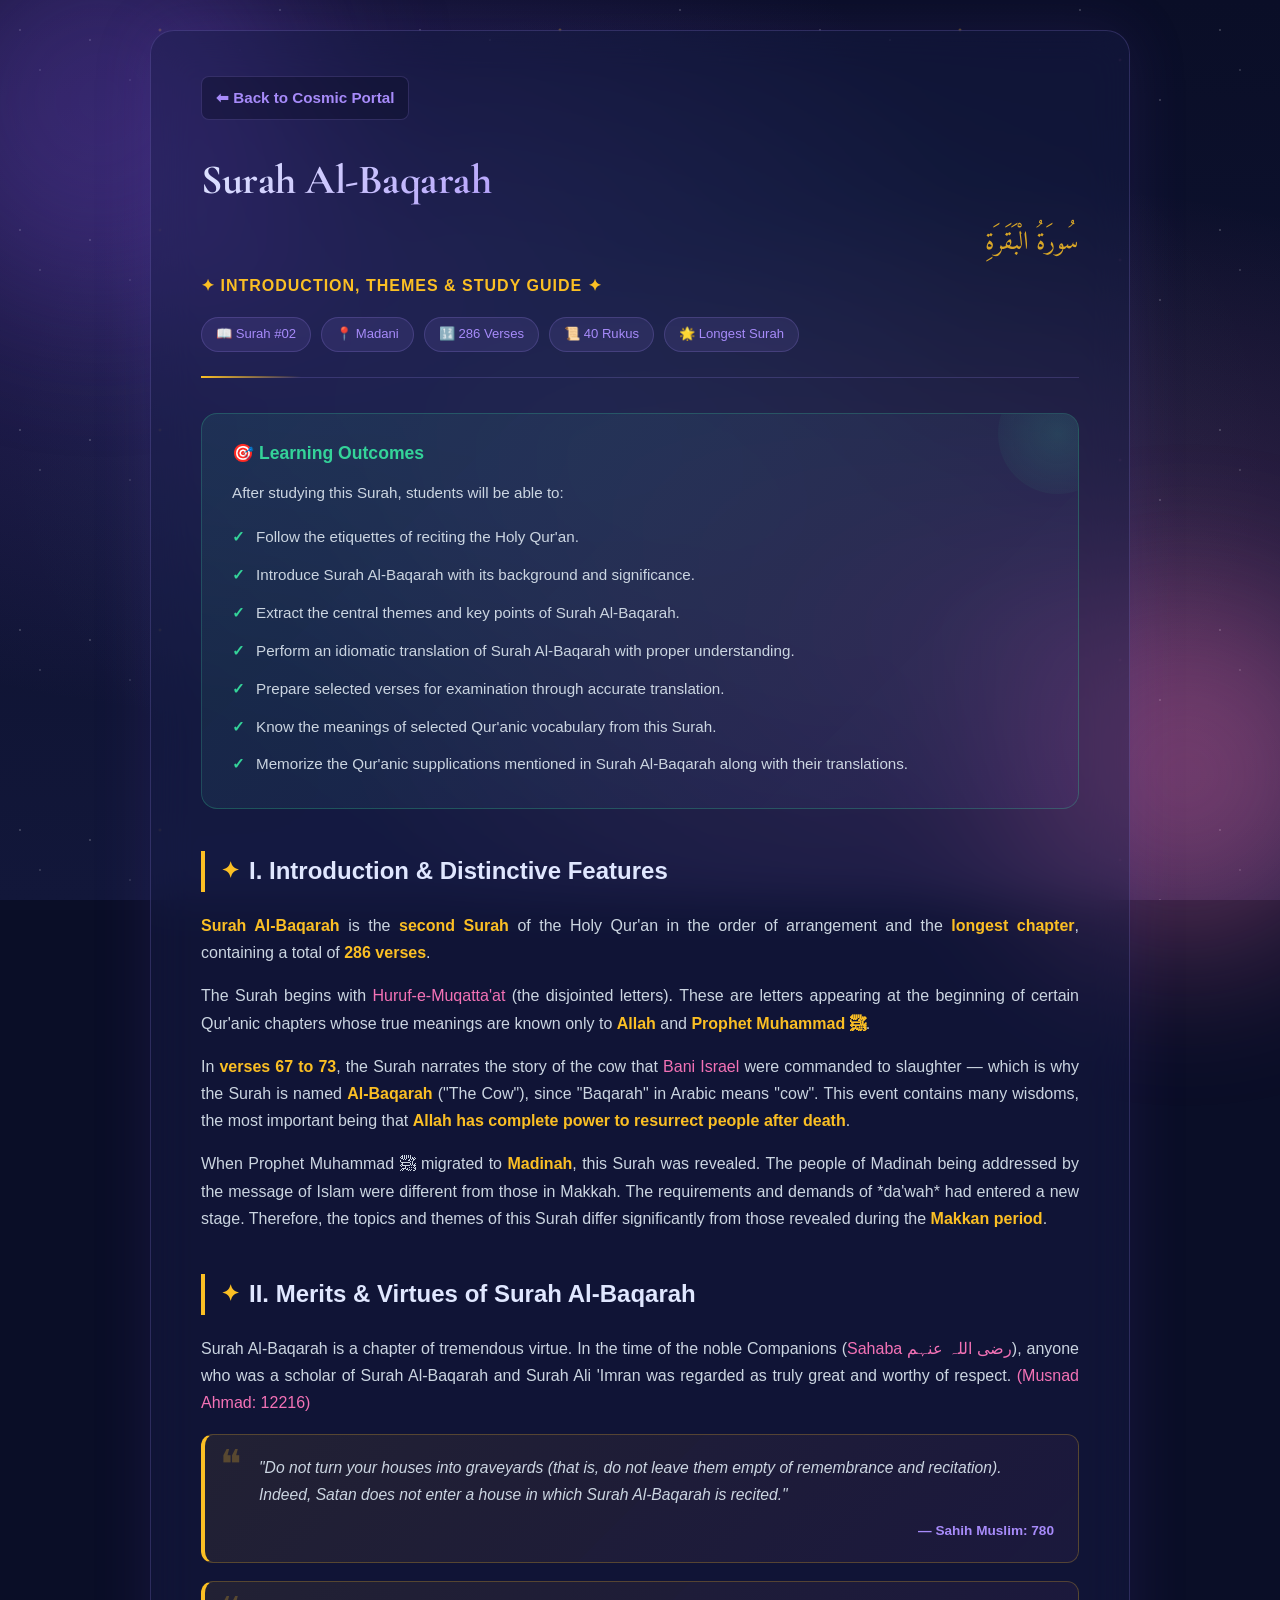
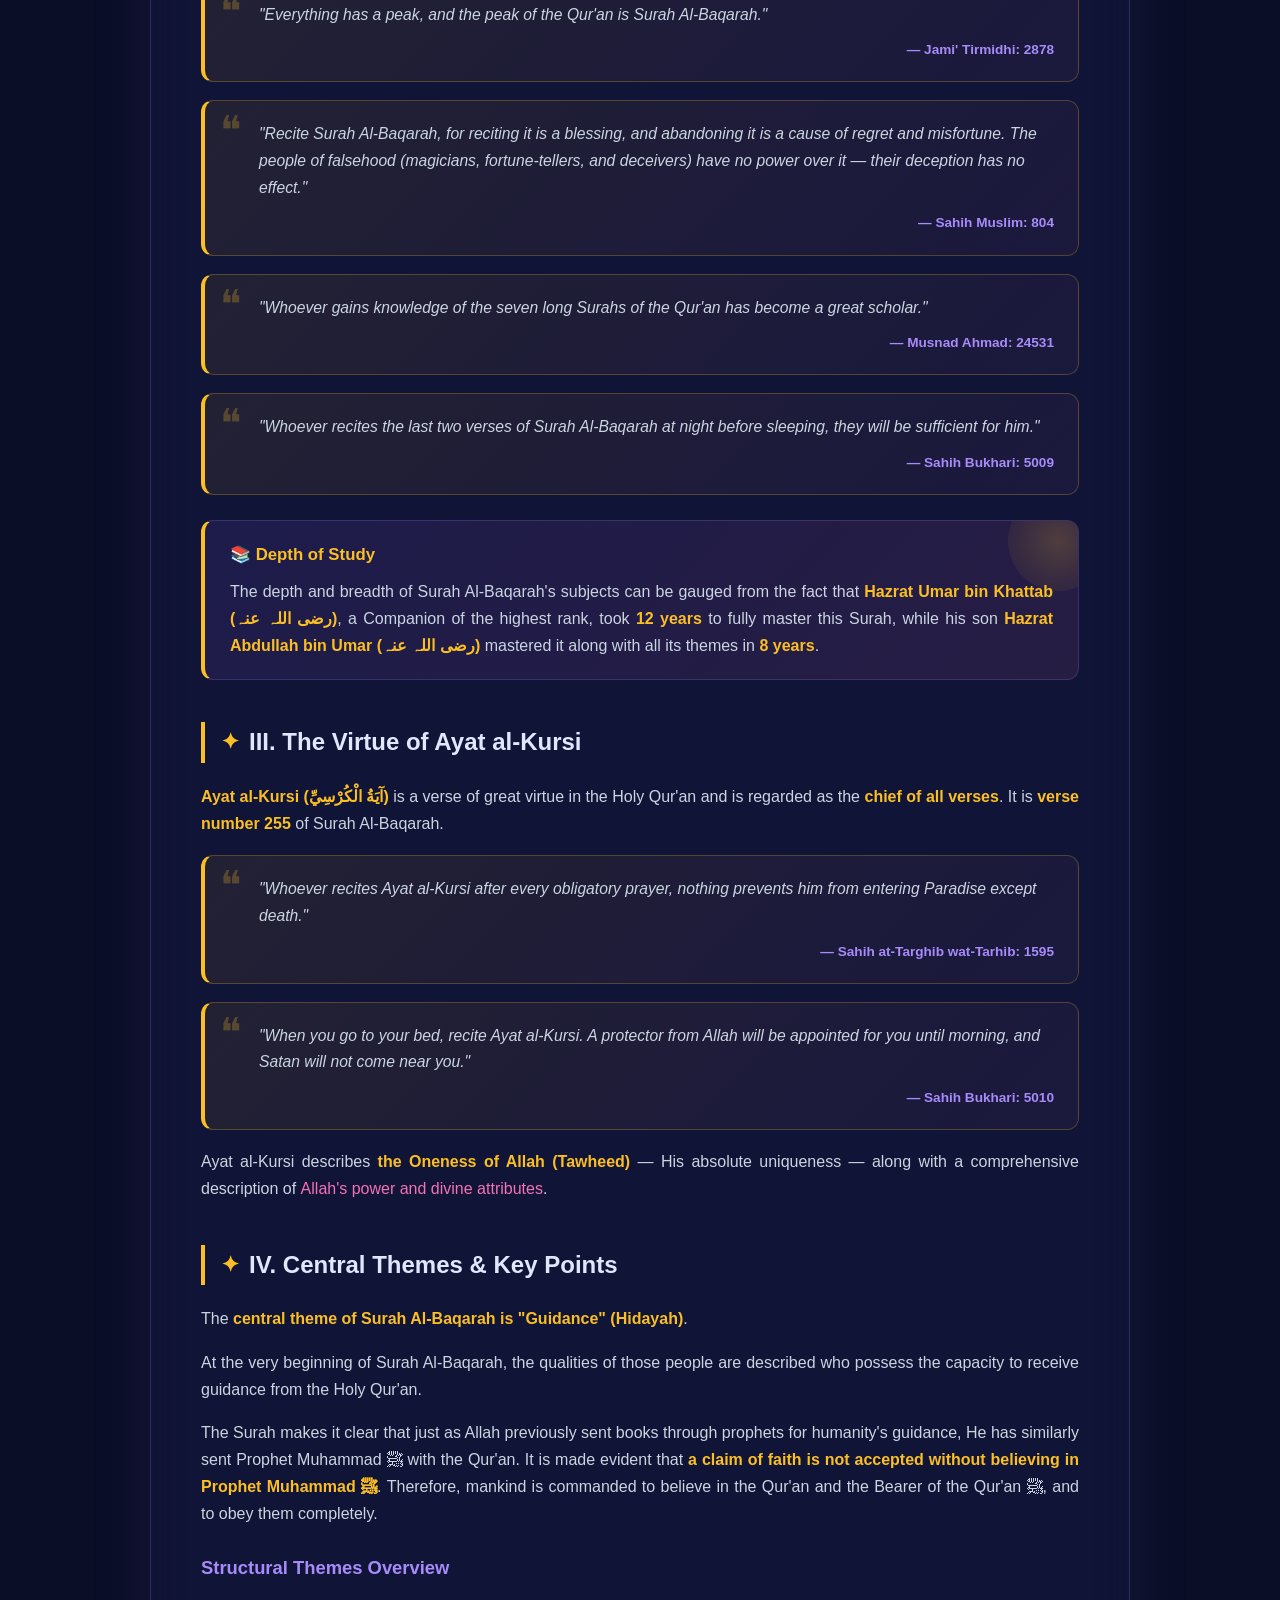
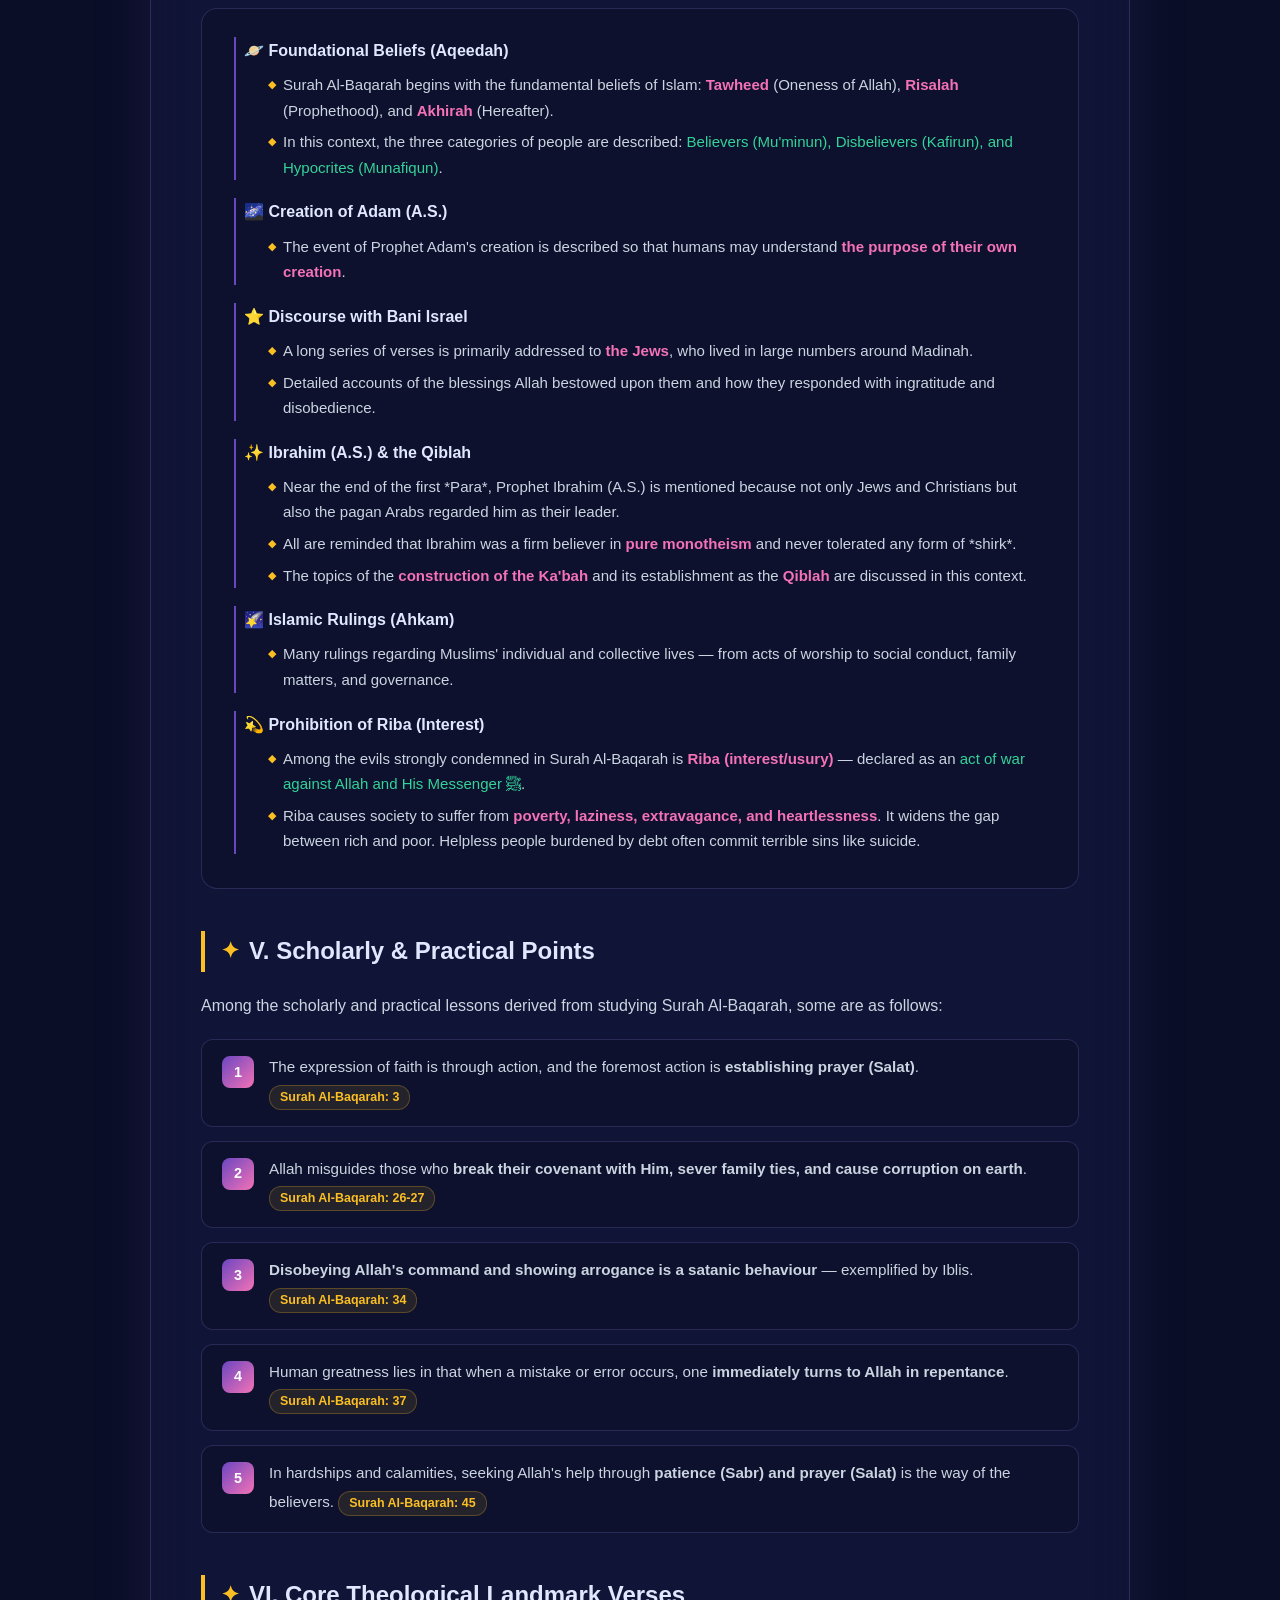
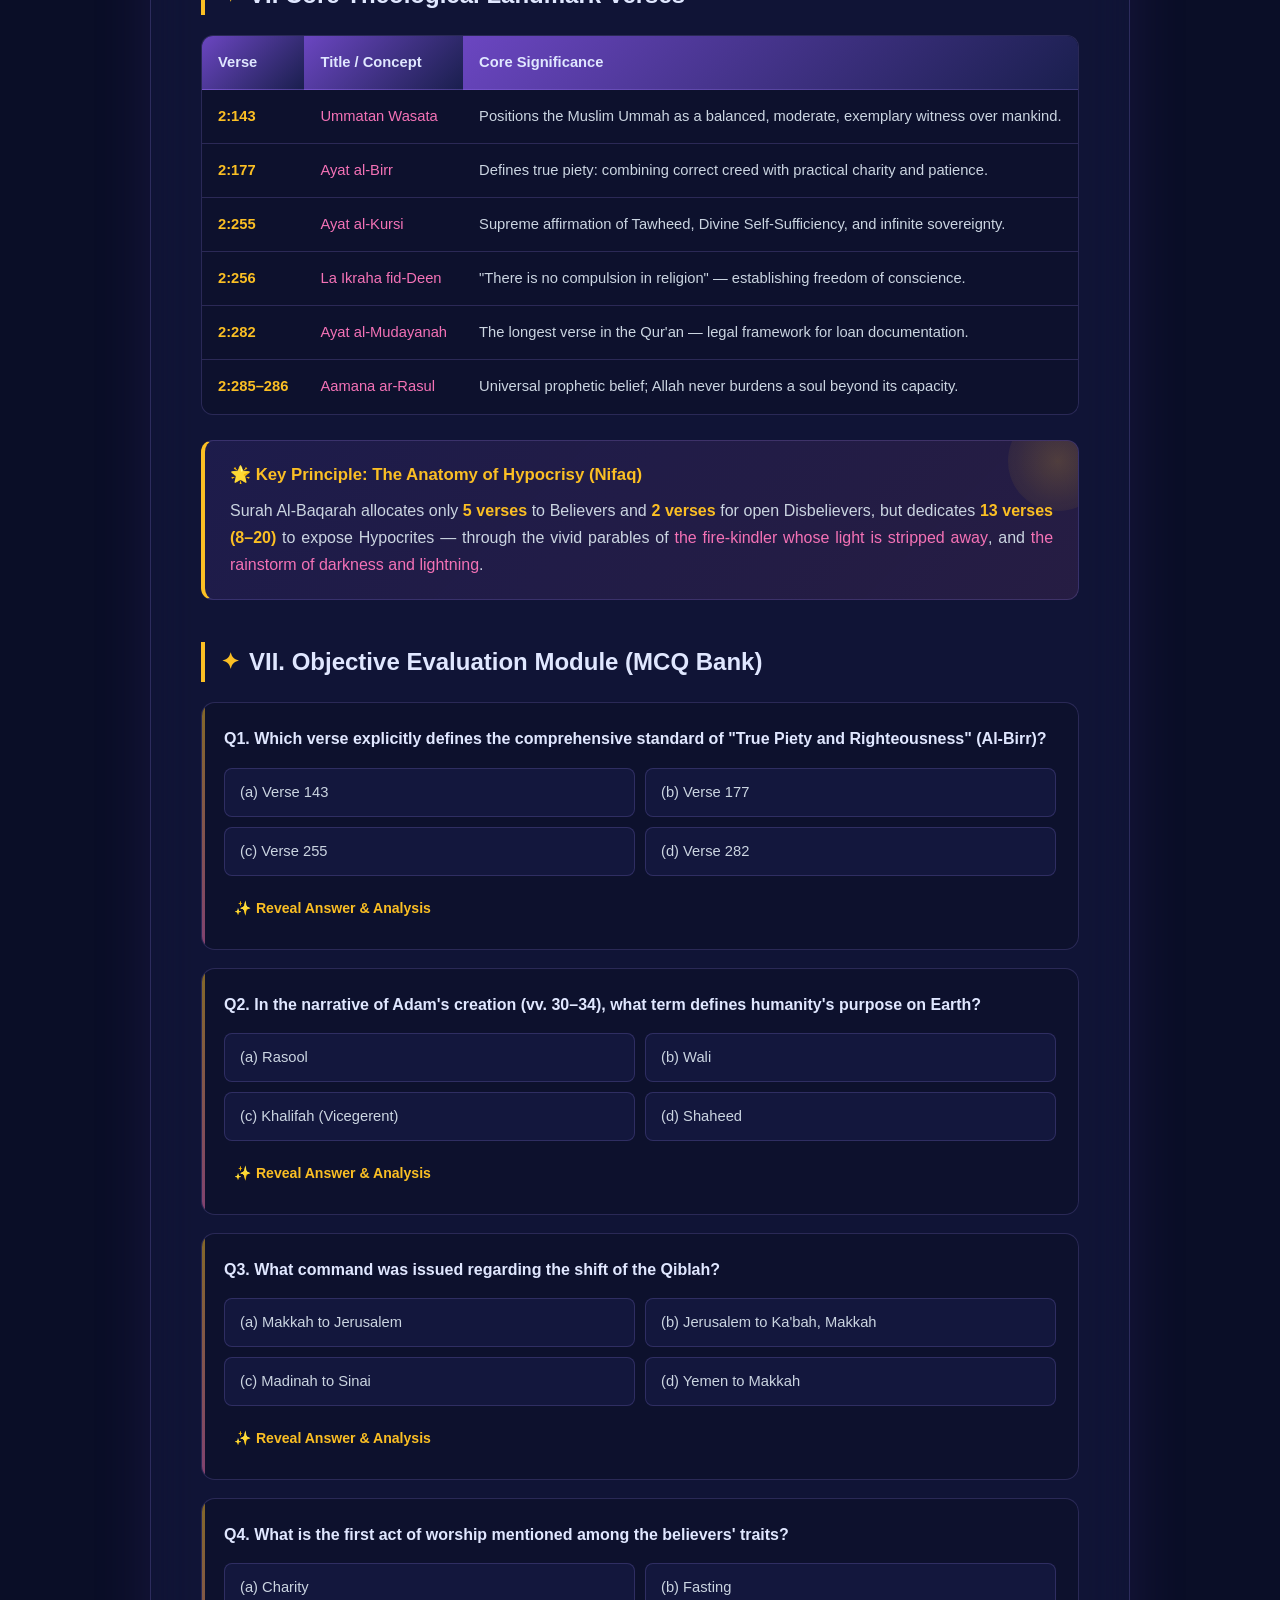
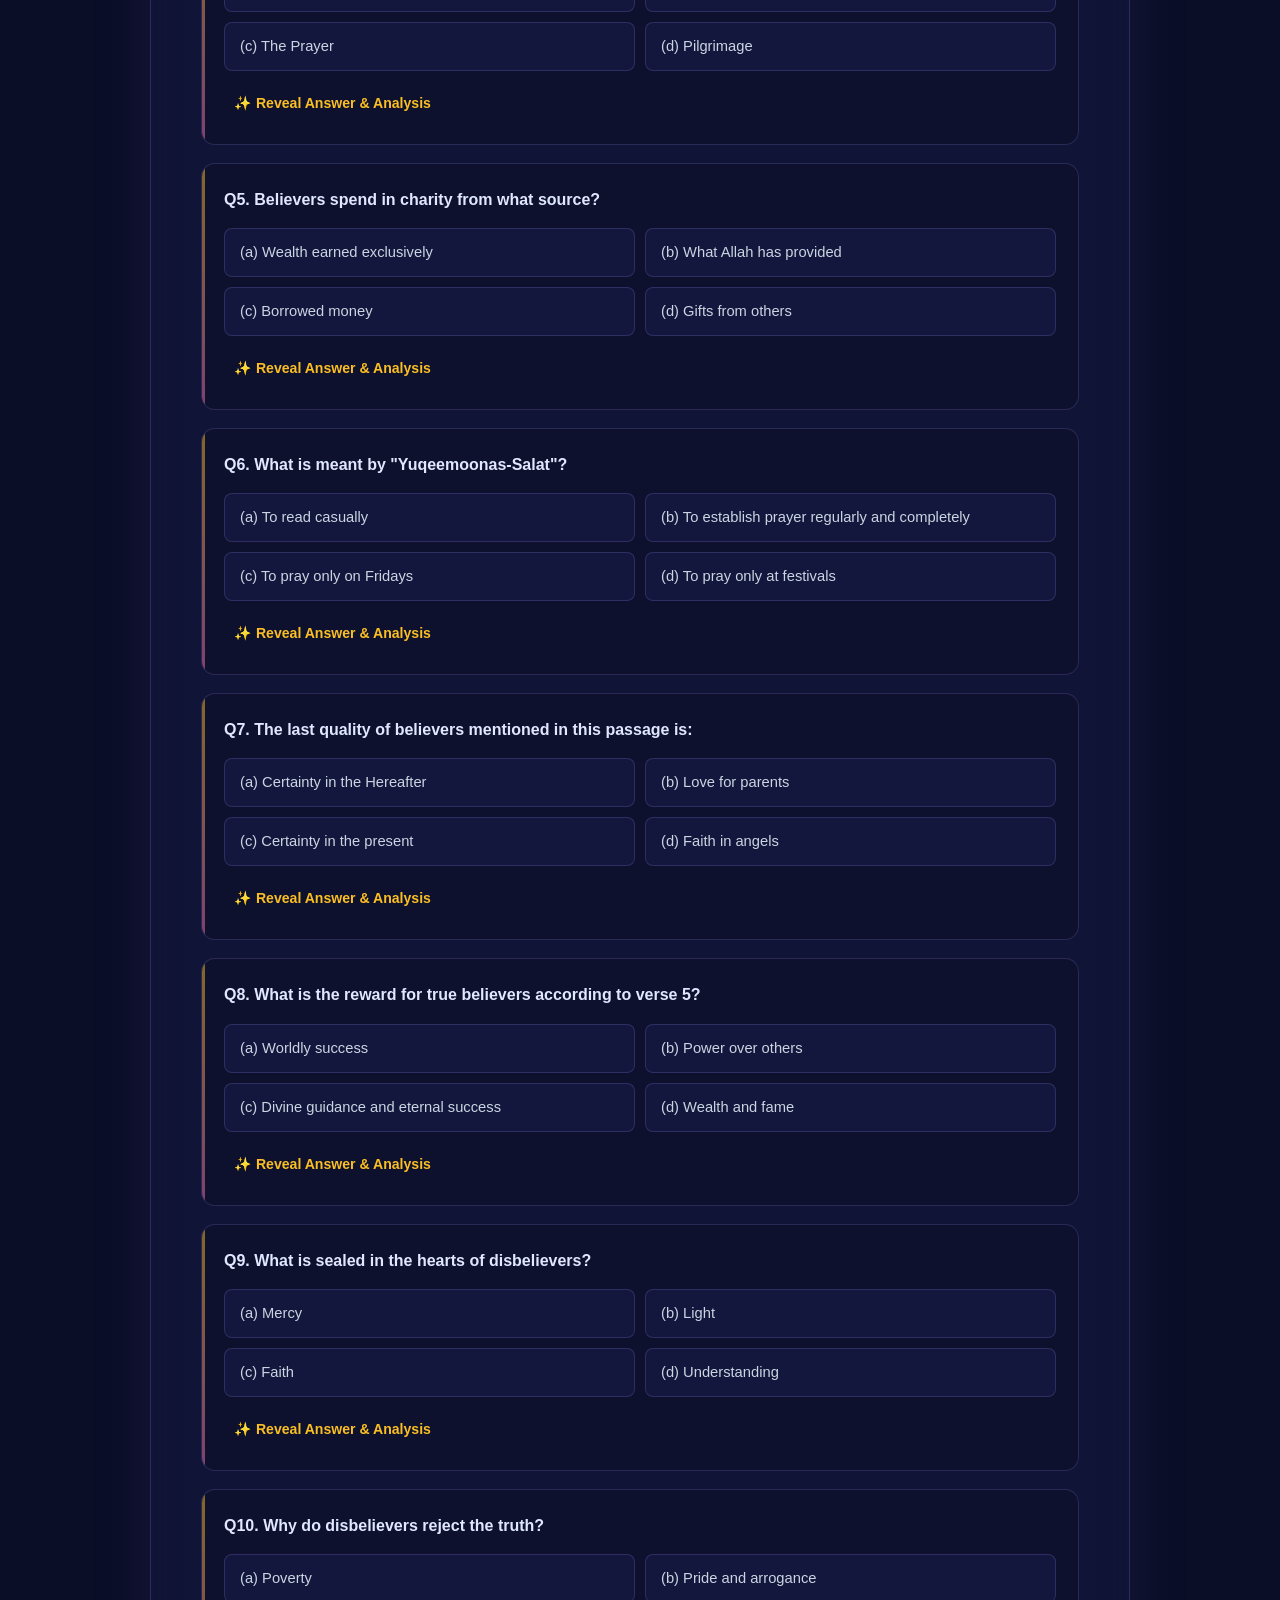
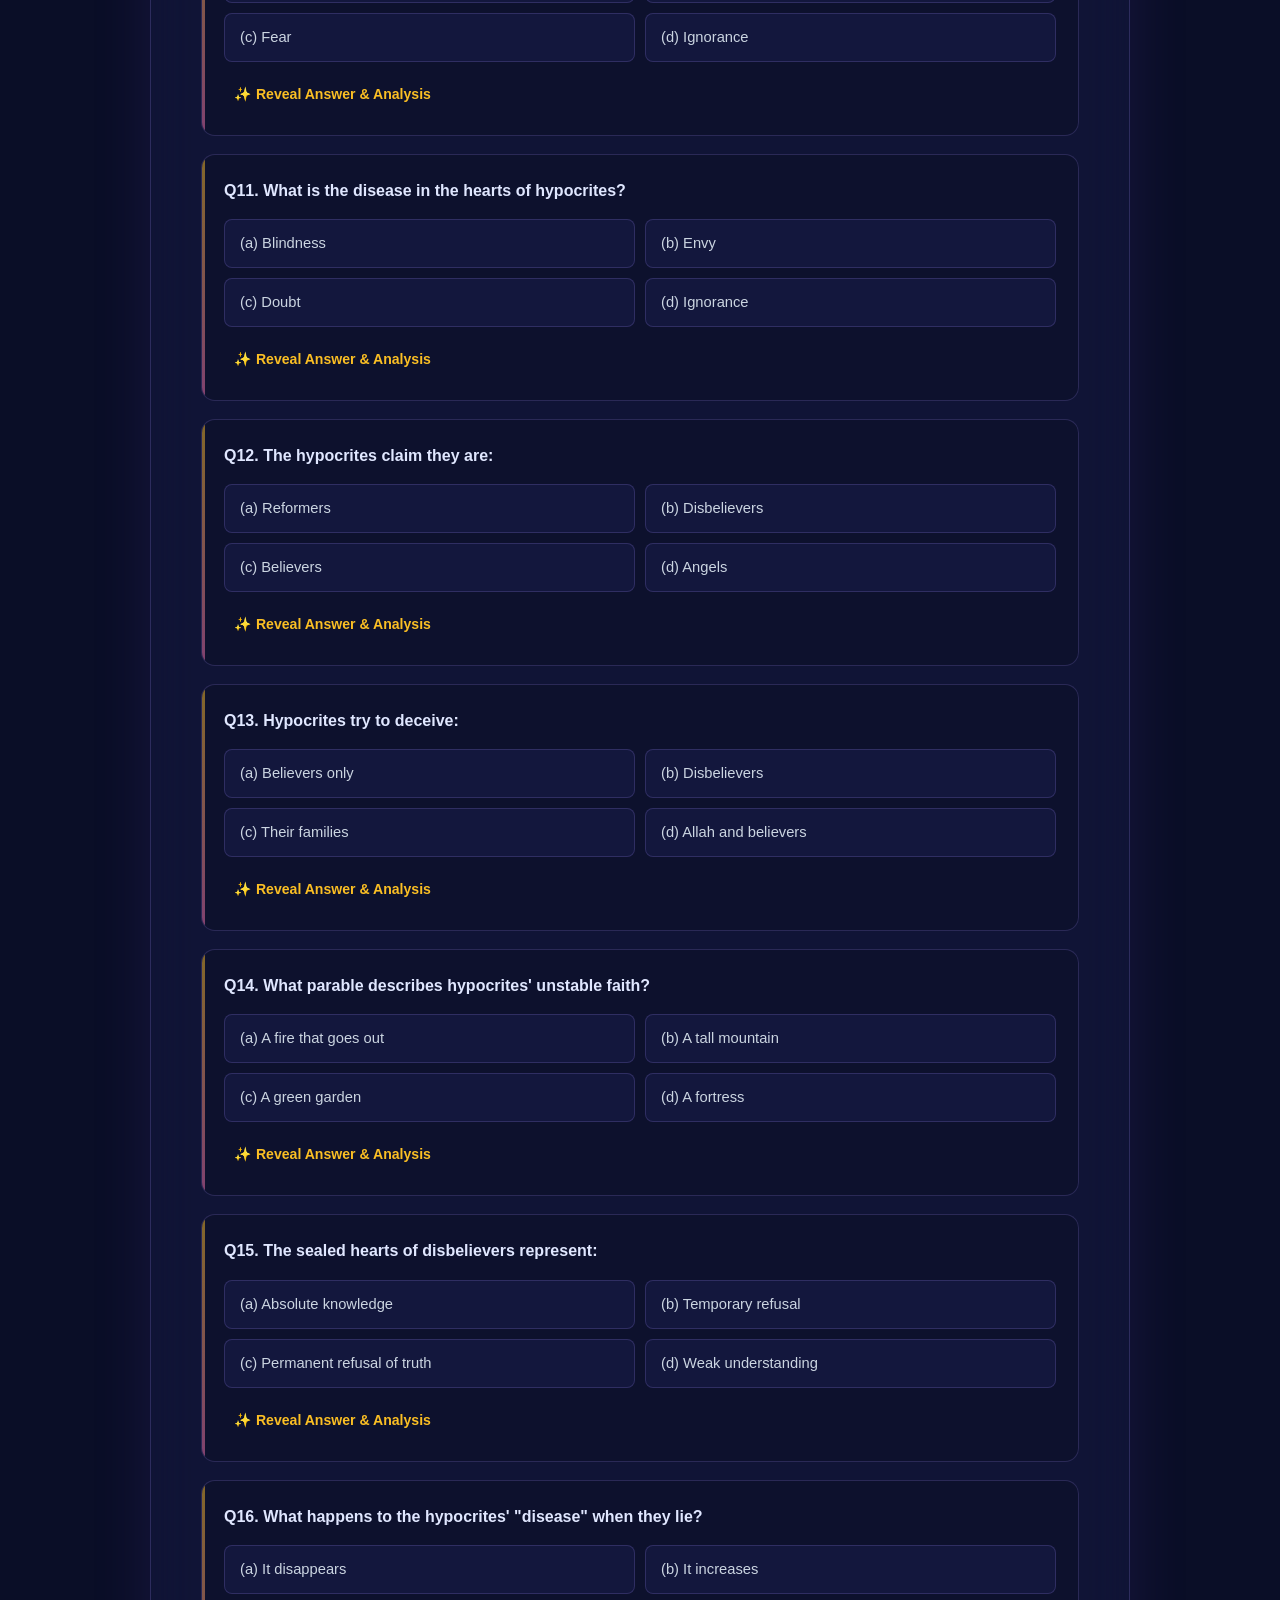
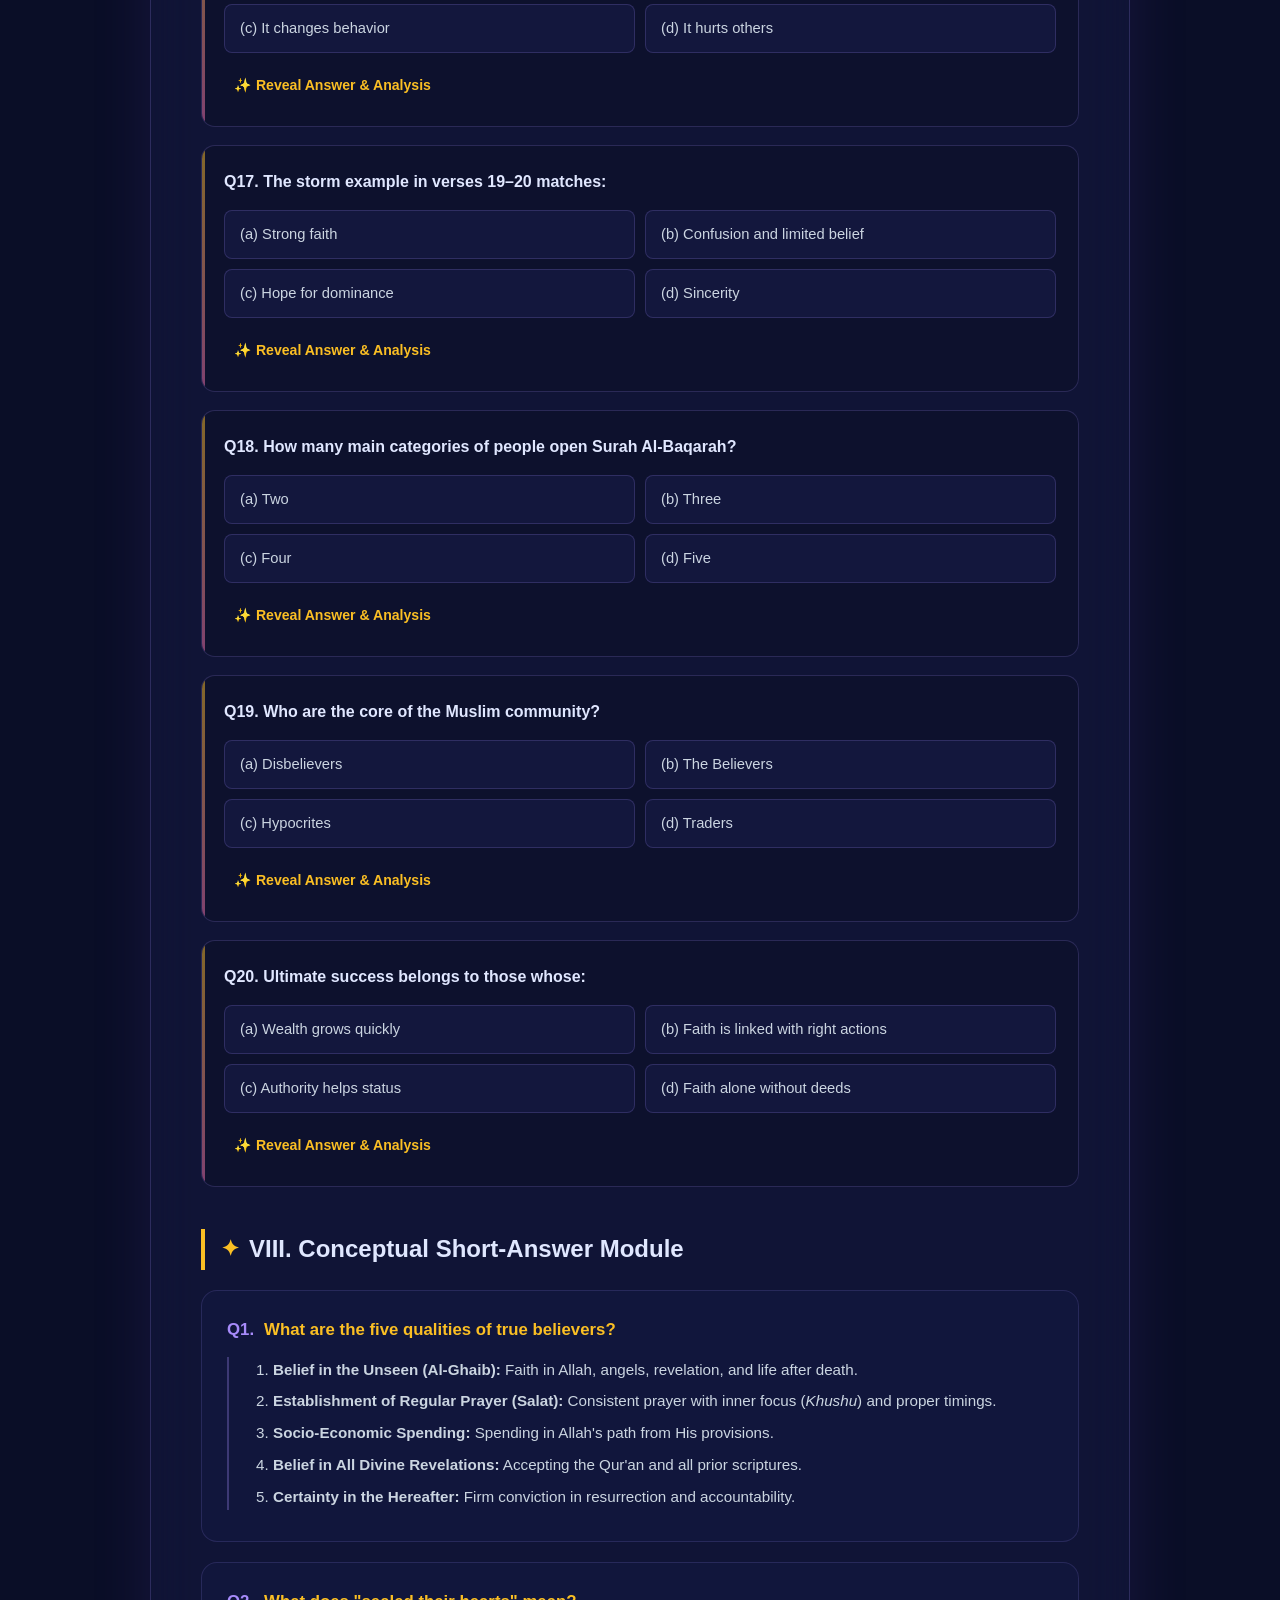
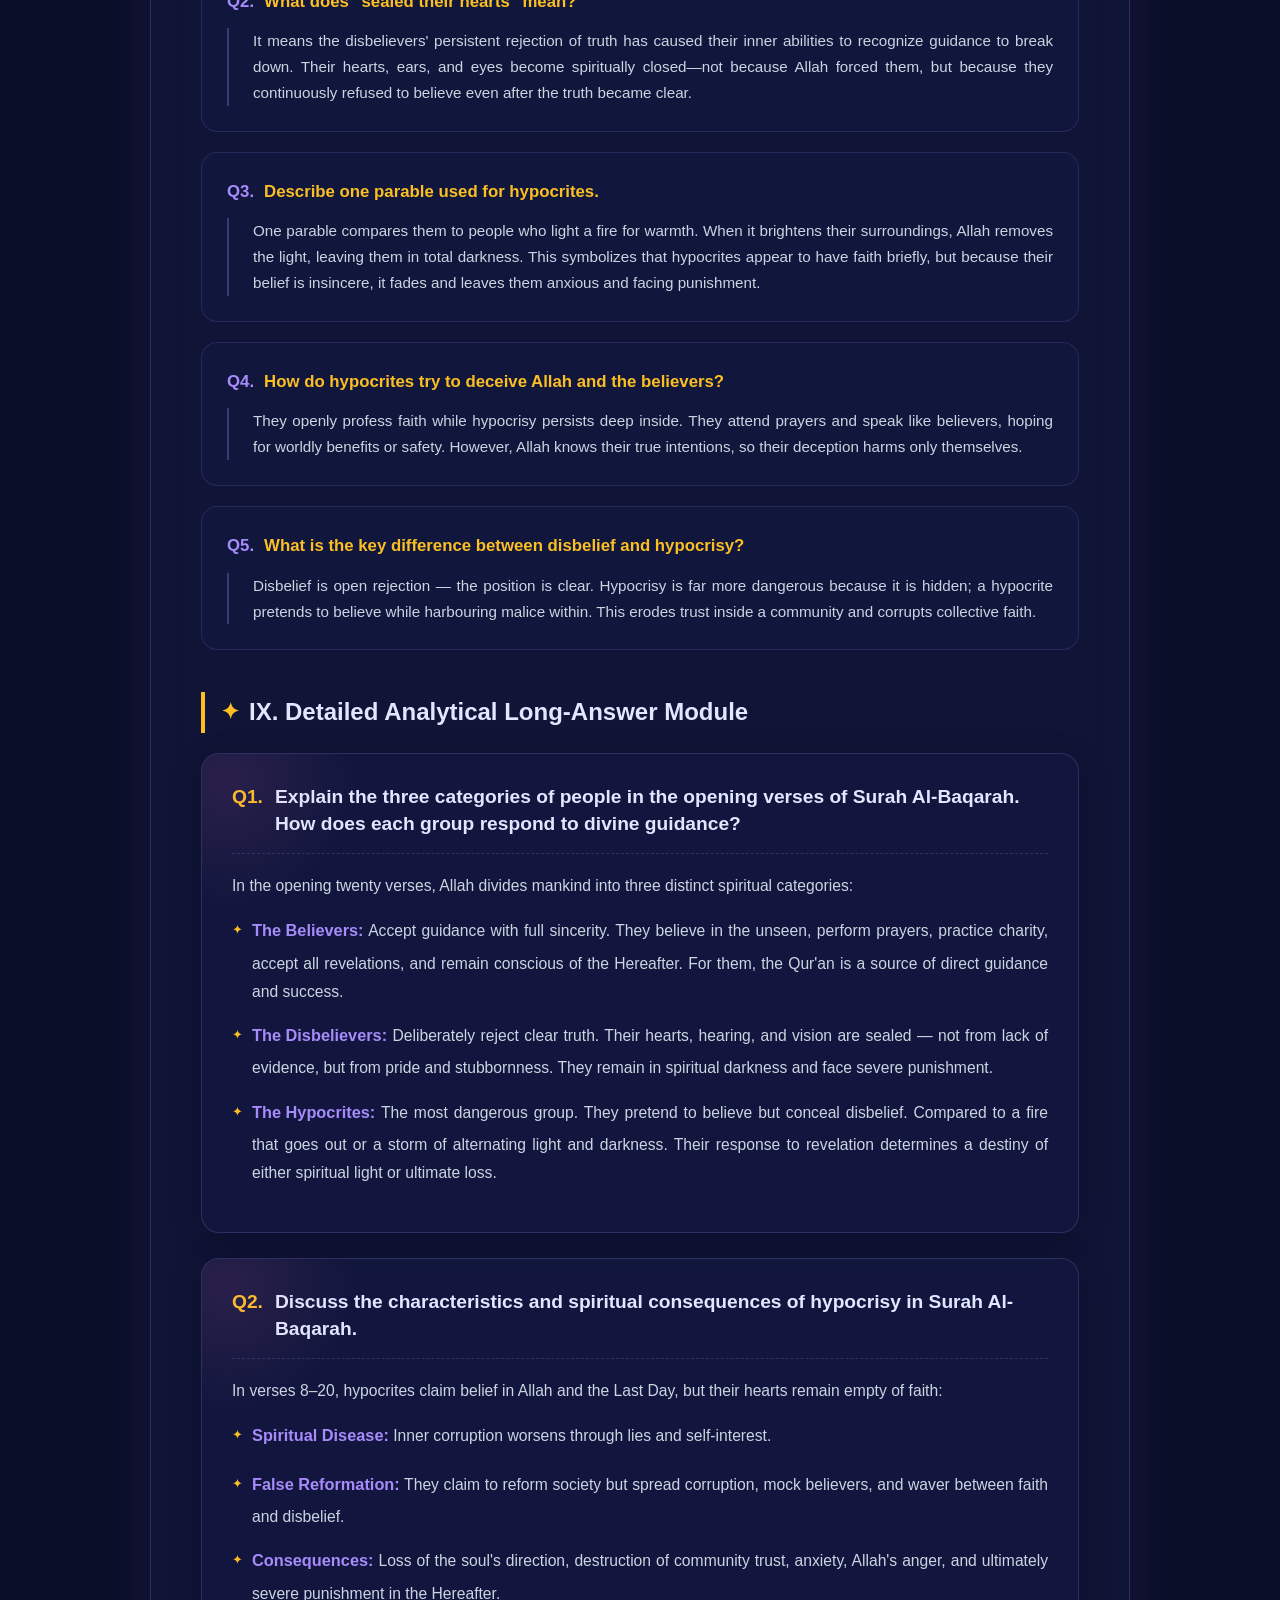
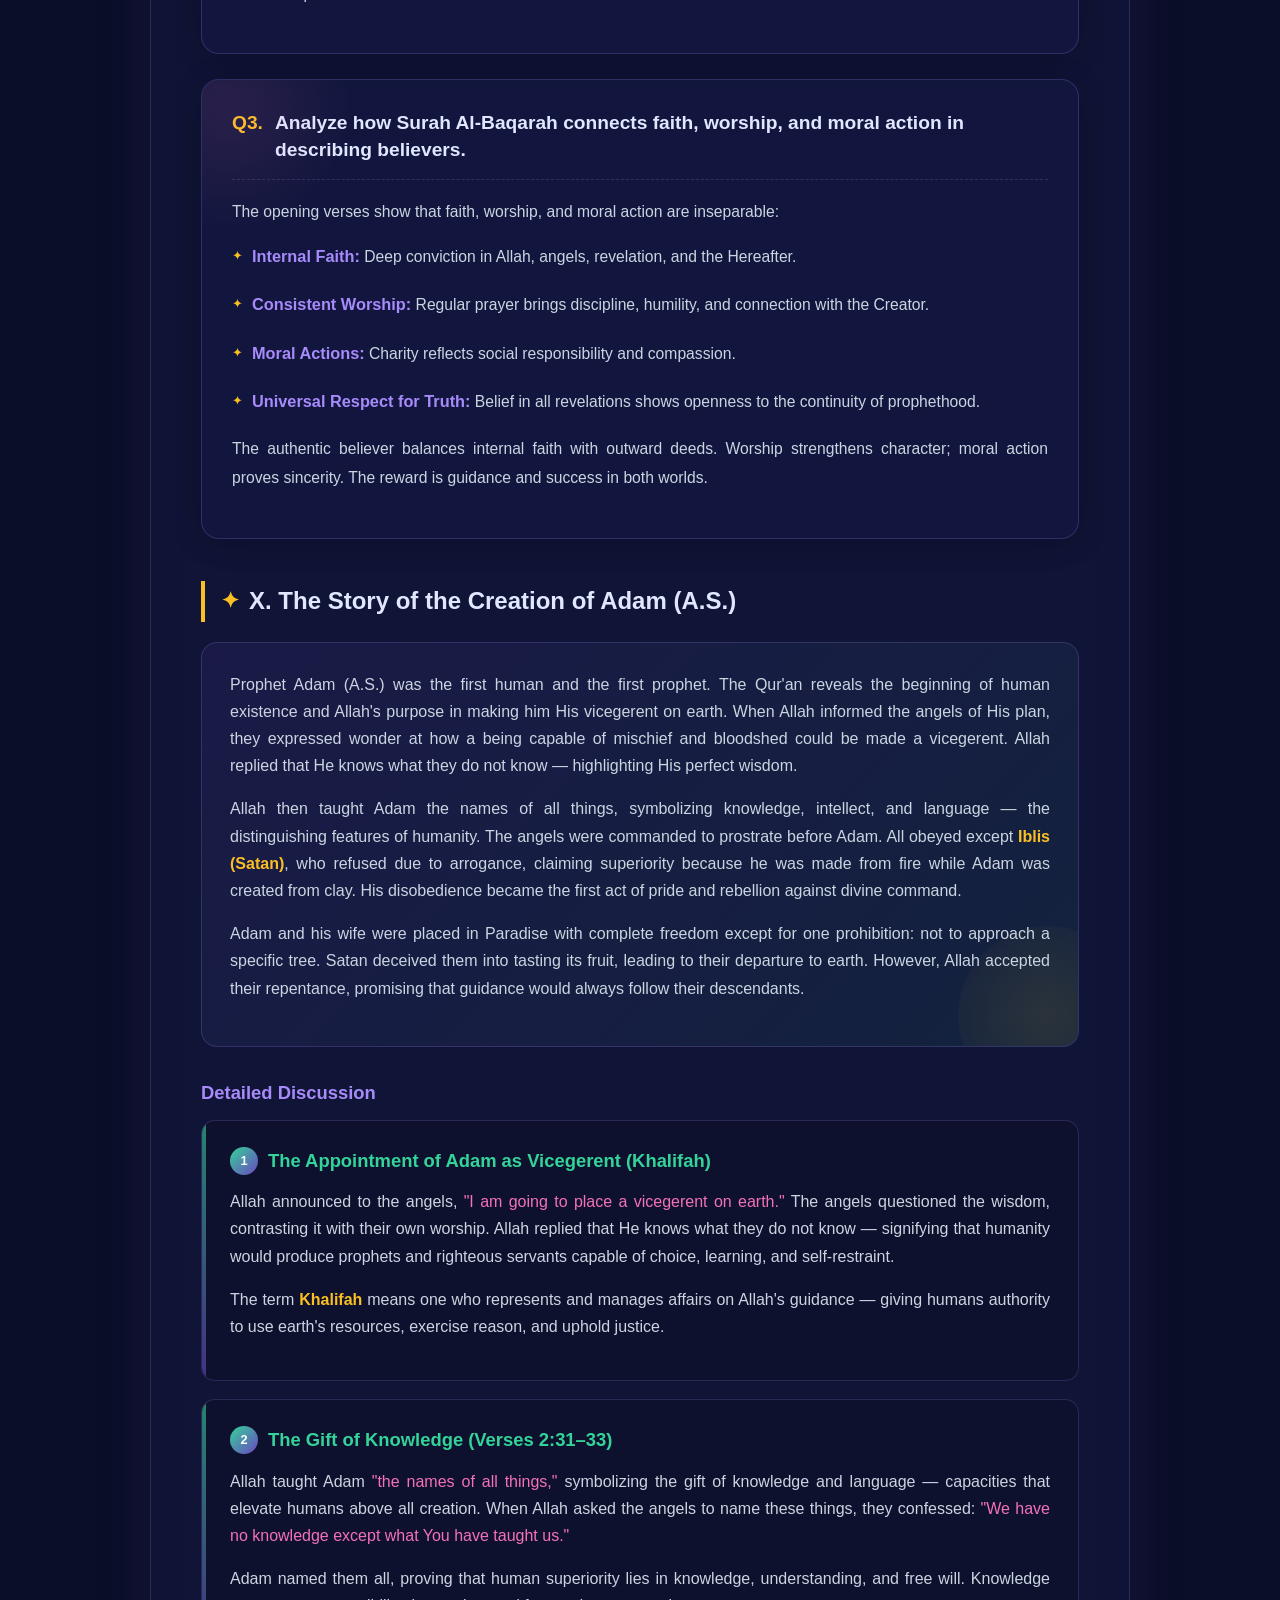
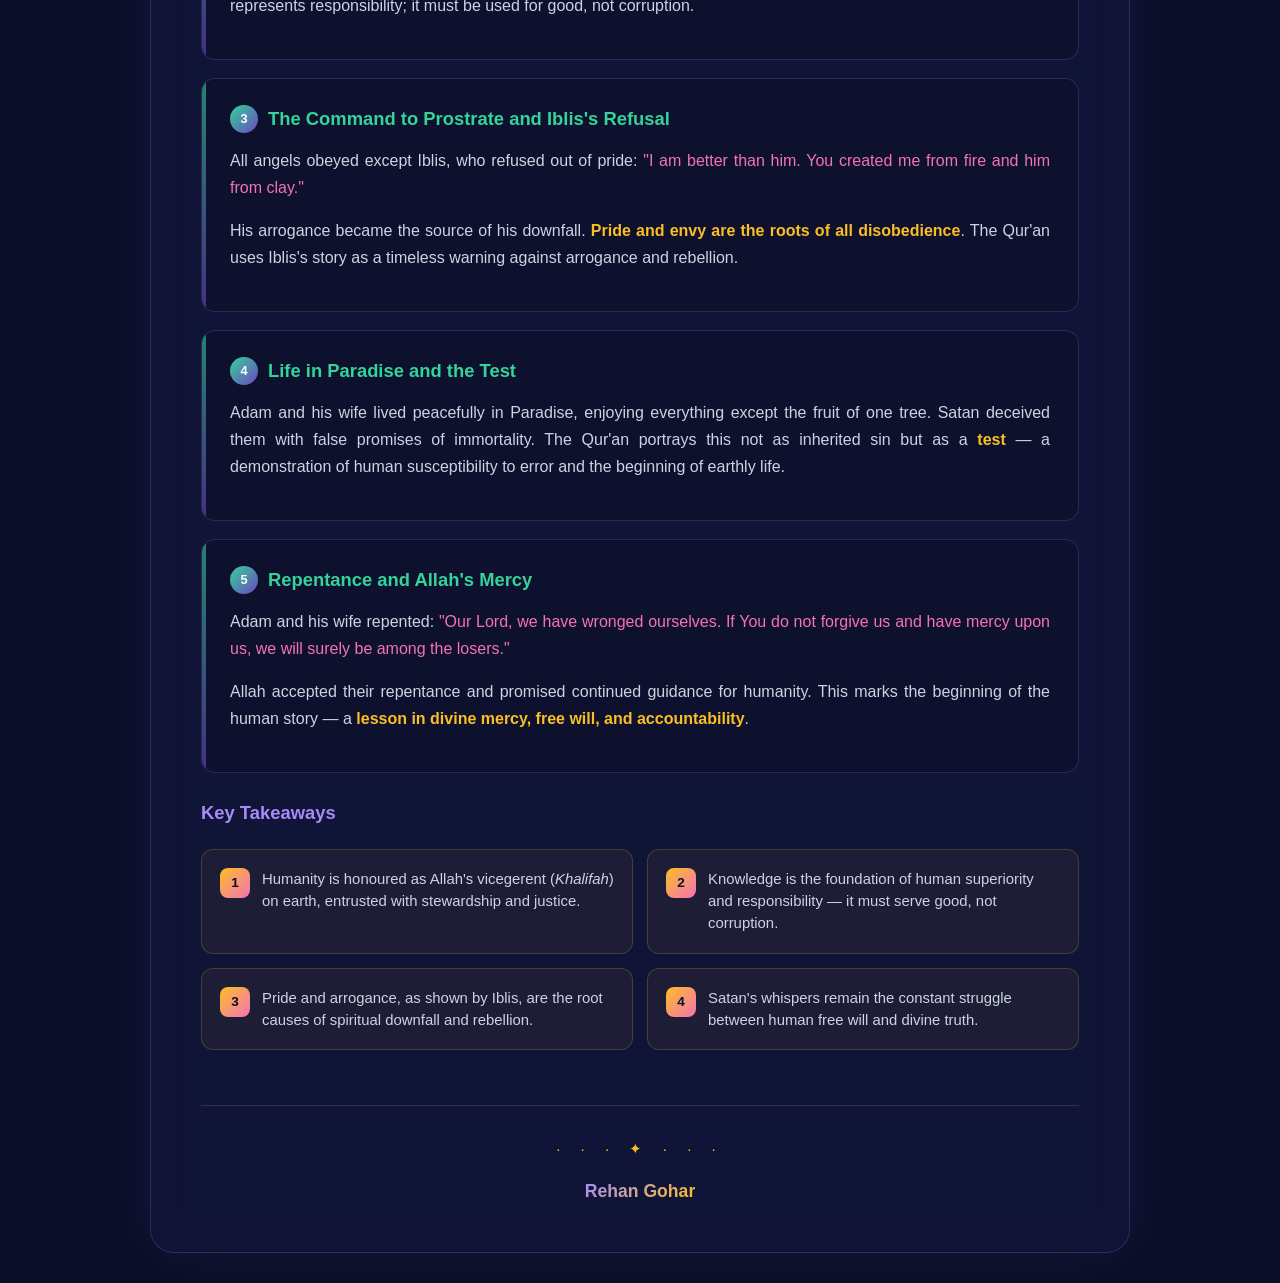
==== commit 24c7cad3: "Add title landing page and enrich surah study page This commit adds a dedicated title/landing page a" ====
--- a/surah-al-baqarah.html
+++ b/surah-al-baqarah.html
@@ -5,6 +5,12 @@
     <meta charset="UTF-8" />
     <meta name="viewport" content="width=device-width, initial-scale=1.0" />
     <title>Surah Al-Baqarah | Cosmic Study Notes</title>
+    <link rel="preconnect" href="https://fonts.googleapis.com" />
+    <link rel="preconnect" href="https://fonts.gstatic.com" crossorigin />
+    <link
+      href="https://fonts.googleapis.com/css2?family=Amiri:ital,wght@0,400;0,700;1,400&family=Cormorant+Garamond:wght@400;600;700&display=swap"
+      rel="stylesheet"
+    />
     <style>
       :root {
         --void: #0a0e27;
@@ -138,7 +144,6 @@
         right: -80px;
         animation: float2 25s ease-in-out infinite;
       }
-
       @keyframes float1 {
         0%,
         100% {
@@ -172,6 +177,7 @@
         z-index: 1;
       }
 
+      /* Nav */
       .back-nav {
         margin-bottom: 25px;
       }
@@ -195,6 +201,7 @@
         transform: translateX(-4px);
       }
 
+      /* Header */
       header {
         border-bottom: 1px solid var(--border-glow);
         padding-bottom: 25px;
@@ -211,8 +218,10 @@
         background: linear-gradient(90deg, var(--gold-star), transparent);
       }
       header h1 {
-        font-size: 2.4rem;
+        font-family: "Cormorant Garamond", serif;
+        font-size: 2.6rem;
         letter-spacing: -0.5px;
+        font-weight: 700;
         background: linear-gradient(
           135deg,
           var(--moonlight),
@@ -223,13 +232,21 @@
         -webkit-text-fill-color: transparent;
         background-clip: text;
       }
+      .header-arabic {
+        font-family: "Amiri", serif;
+        font-size: 1.6rem;
+        color: var(--gold-star);
+        direction: rtl;
+        margin-top: 5px;
+        opacity: 0.85;
+      }
       .subtitle {
         color: var(--gold-star);
         font-size: 1rem;
         font-weight: 600;
         text-transform: uppercase;
         letter-spacing: 1px;
-        margin-top: 6px;
+        margin-top: 8px;
       }
       .meta-badge-row {
         display: flex;
@@ -247,6 +264,7 @@
         color: var(--stardust);
       }
 
+      /* Section Headings */
       h2 {
         color: var(--moonlight);
         font-size: 1.5rem;
@@ -281,6 +299,105 @@
         font-weight: 500;
       }
 
+      /* Learning Outcomes Card */
+      .learning-outcomes {
+        background: linear-gradient(
+          135deg,
+          rgba(52, 211, 153, 0.1),
+          rgba(107, 70, 193, 0.08)
+        );
+        border: 1px solid rgba(52, 211, 153, 0.25);
+        border-radius: 16px;
+        padding: 25px 30px;
+        margin: 25px 0;
+        position: relative;
+        overflow: hidden;
+      }
+      .learning-outcomes::before {
+        content: "";
+        position: absolute;
+        top: -40px;
+        right: -40px;
+        width: 120px;
+        height: 120px;
+        background: radial-gradient(
+          circle,
+          rgba(52, 211, 153, 0.15),
+          transparent
+        );
+        border-radius: 50%;
+      }
+      .lo-title {
+        color: var(--aurora);
+        font-weight: 700;
+        font-size: 1.1rem;
+        margin-bottom: 12px;
+        display: flex;
+        align-items: center;
+        gap: 8px;
+      }
+      .learning-outcomes ul {
+        list-style: none;
+        padding: 0;
+        margin: 0;
+      }
+      .learning-outcomes ul li {
+        padding: 6px 0 6px 24px;
+        position: relative;
+        color: var(--text-glow);
+        font-size: 0.95rem;
+      }
+      .learning-outcomes ul li::before {
+        content: "✓";
+        position: absolute;
+        left: 0;
+        color: var(--aurora);
+        font-weight: 700;
+      }
+
+      /* Hadith Card */
+      .hadith-card {
+        background: linear-gradient(
+          135deg,
+          rgba(251, 191, 36, 0.08),
+          rgba(244, 114, 182, 0.05)
+        );
+        border: 1px solid rgba(251, 191, 36, 0.25);
+        border-left: 4px solid var(--gold-star);
+        border-radius: 12px;
+        padding: 20px 24px;
+        margin: 18px 0;
+        position: relative;
+      }
+      .hadith-card::before {
+        content: "❝";
+        position: absolute;
+        top: 10px;
+        left: 15px;
+        font-size: 2.5rem;
+        color: var(--gold-star);
+        opacity: 0.25;
+        font-family: "Cormorant Garamond", serif;
+        line-height: 1;
+      }
+      .hadith-text {
+        color: var(--text-glow);
+        font-size: 0.98rem;
+        padding-left: 30px;
+        font-style: italic;
+        line-height: 1.7;
+      }
+      .hadith-source {
+        display: block;
+        text-align: right;
+        color: var(--stardust);
+        font-size: 0.85rem;
+        margin-top: 10px;
+        font-style: normal;
+        font-weight: 600;
+      }
+
+      /* Highlight Boxes */
       .callout-box {
         background: linear-gradient(
           135deg,
@@ -320,6 +437,7 @@
         margin-bottom: 0;
       }
 
+      /* Tree Structure */
       .tree-structure {
         background: rgba(10, 14, 39, 0.5);
         border: 1px solid var(--border-glow);
@@ -370,6 +488,57 @@
         font-style: normal;
       }
 
+      /* Practical Points Grid */
+      .practical-grid {
+        display: grid;
+        gap: 14px;
+        margin: 20px 0;
+      }
+      .practical-item {
+        background: rgba(10, 14, 39, 0.5);
+        border: 1px solid var(--border-glow);
+        border-radius: 12px;
+        padding: 16px 20px;
+        display: flex;
+        gap: 15px;
+        align-items: flex-start;
+        transition: all 0.3s;
+      }
+      .practical-item:hover {
+        border-color: var(--gold-star);
+        transform: translateX(4px);
+      }
+      .practical-num {
+        background: linear-gradient(135deg, var(--cosmic-purple), var(--nova));
+        color: white;
+        font-weight: 700;
+        min-width: 32px;
+        height: 32px;
+        display: flex;
+        align-items: center;
+        justify-content: center;
+        border-radius: 8px;
+        font-size: 0.9rem;
+        flex-shrink: 0;
+      }
+      .practical-text {
+        color: var(--text-glow);
+        font-size: 0.95rem;
+        line-height: 1.5;
+      }
+      .practical-ref {
+        display: inline-block;
+        margin-top: 6px;
+        background: rgba(251, 191, 36, 0.1);
+        border: 1px solid rgba(251, 191, 36, 0.25);
+        color: var(--gold-star);
+        padding: 2px 10px;
+        border-radius: 12px;
+        font-size: 0.78rem;
+        font-weight: 600;
+      }
+
+      /* Table */
       .summary-table {
         width: 100%;
         border-collapse: separate;
@@ -414,6 +583,7 @@
         font-weight: 500;
       }
 
+      /* MCQ Cards */
       .q-card {
         background: rgba(10, 14, 39, 0.5);
         border: 1px solid var(--border-glow);
@@ -466,6 +636,7 @@
         transform: translateY(-2px);
       }
 
+      /* Short Answer Cards */
       .sq-card {
         background: rgba(26, 31, 78, 0.3);
         border: 1px solid rgba(167, 139, 250, 0.15);
@@ -504,6 +675,7 @@
         color: var(--text-glow);
       }
 
+      /* Long Answer Cards */
       .lq-card {
         background: rgba(26, 31, 78, 0.35);
         border: 1px solid rgba(167, 139, 250, 0.2);
@@ -576,7 +748,7 @@
         font-size: 1.02rem;
       }
 
-      /* Topic Narrative Cards (for Adam story) */
+      /* Topic Overview */
       .topic-overview {
         background: linear-gradient(
           135deg,
@@ -700,6 +872,7 @@
         line-height: 1.5;
       }
 
+      /* Details/Reveal */
       details.answer-details {
         margin-top: 15px;
       }
@@ -788,164 +961,380 @@
       </div>
 
       <header>
-        <h1>Surah Al-Baqarah (سورة البقرة)</h1>
-        <div class="subtitle">✦ Academic Study Guide & Question Bank ✦</div>
+        <h1>Surah Al-Baqarah</h1>
+        <div class="header-arabic">سُورَةُ الْبَقَرَةِ</div>
+        <div class="subtitle">✦ Introduction, Themes & Study Guide ✦</div>
         <div class="meta-badge-row">
           <span class="meta-badge">📖 Surah #02</span>
           <span class="meta-badge">📍 Madani</span>
           <span class="meta-badge">🔢 286 Verses</span>
           <span class="meta-badge">📜 40 Rukus</span>
-          <span class="meta-badge">⏱️ 1 AH – 10 AH</span>
+          <span class="meta-badge">🌟 Longest Surah</span>
         </div>
       </header>
 
-      <!-- ==================== SECTION I ==================== -->
-      <h2>I. Strategic Overview & Objectives</h2>
+      <!-- ── LEARNING OUTCOMES ── -->
+      <div class="learning-outcomes">
+        <div class="lo-title">🎯 Learning Outcomes</div>
+        <p
+          style="
+            color: var(--text-glow);
+            margin-bottom: 12px;
+            font-size: 0.95rem;
+          "
+        >
+          After studying this Surah, students will be able to:
+        </p>
+        <ul>
+          <li>Follow the etiquettes of reciting the Holy Qur'an.</li>
+          <li>
+            Introduce Surah Al-Baqarah with its background and significance.
+          </li>
+          <li>
+            Extract the central themes and key points of Surah Al-Baqarah.
+          </li>
+          <li>
+            Perform an idiomatic translation of Surah Al-Baqarah with proper
+            understanding.
+          </li>
+          <li>
+            Prepare selected verses for examination through accurate
+            translation.
+          </li>
+          <li>
+            Know the meanings of selected Qur'anic vocabulary from this Surah.
+          </li>
+          <li>
+            Memorize the Qur'anic supplications mentioned in Surah Al-Baqarah
+            along with their translations.
+          </li>
+        </ul>
+      </div>
+
+      <!-- ── SECTION I: INTRODUCTION ── -->
+      <h2>I. Introduction & Distinctive Features</h2>
+
       <p>
-        <strong>Surah Al-Baqarah ("The Cow")</strong> is the longest chapter of
-        the Holy Qur'an. Revealed primarily during the early Madinan period
-        following the <em>Hijrah</em>, it lays down the comprehensive
-        legislative, economic, moral, and social foundation of the emerging
-        Muslim community (<em>Ummah</em>).
+        <strong>Surah Al-Baqarah</strong> is the
+        <strong>second Surah</strong> of the Holy Qur'an in the order of
+        arrangement and the <strong>longest chapter</strong>, containing a total
+        of <strong>286 verses</strong>.
       </p>
+
       <p>
-        The central theme centers on
+        The Surah begins with <em>Huruf-e-Muqatta'at</em> (the disjointed
+        letters). These are letters appearing at the beginning of certain
+        Qur'anic chapters whose true meanings are known only to
+        <strong>Allah</strong> and <strong>Prophet Muhammad ﷺ</strong>.
+      </p>
+
+      <p>
+        In <strong>verses 67 to 73</strong>, the Surah narrates the story of the
+        cow that <em>Bani Israel</em> were commanded to slaughter — which is why
+        the Surah is named <strong>Al-Baqarah</strong> ("The Cow"), since
+        "Baqarah" in Arabic means "cow". This event contains many wisdoms, the
+        most important being that
+        <strong>Allah has complete power to resurrect people after death</strong
+        >.
+      </p>
+
+      <p>
+        When Prophet Muhammad ﷺ migrated to <strong>Madinah</strong>, this Surah
+        was revealed. The people of Madinah being addressed by the message of
+        Islam were different from those in Makkah. The requirements and demands
+        of *da'wah* had entered a new stage. Therefore, the topics and themes of
+        this Surah differ significantly from those revealed during the
+        <strong>Makkan period</strong>.
+      </p>
+
+      <!-- ── SECTION II: MERITS (HADITH SECTION) ── -->
+      <h2>II. Merits & Virtues of Surah Al-Baqarah</h2>
+
+      <p>
+        Surah Al-Baqarah is a chapter of tremendous virtue. In the time of the
+        noble Companions (<em>Sahaba رضی اللہ عنہم</em>), anyone who was a
+        scholar of Surah Al-Baqarah and Surah Ali 'Imran was regarded as truly
+        great and worthy of respect. <em>(Musnad Ahmad: 12216)</em>
+      </p>
+
+      <div class="hadith-card">
+        <div class="hadith-text">
+          "Do not turn your houses into graveyards (that is, do not leave them
+          empty of remembrance and recitation). Indeed, Satan does not enter a
+          house in which Surah Al-Baqarah is recited."
+          <span class="hadith-source">— Sahih Muslim: 780</span>
+        </div>
+      </div>
+
+      <div class="hadith-card">
+        <div class="hadith-text">
+          "Everything has a peak, and the peak of the Qur'an is Surah
+          Al-Baqarah."
+          <span class="hadith-source">— Jami' Tirmidhi: 2878</span>
+        </div>
+      </div>
+
+      <div class="hadith-card">
+        <div class="hadith-text">
+          "Recite Surah Al-Baqarah, for reciting it is a blessing, and
+          abandoning it is a cause of regret and misfortune. The people of
+          falsehood (magicians, fortune-tellers, and deceivers) have no power
+          over it — their deception has no effect."
+          <span class="hadith-source">— Sahih Muslim: 804</span>
+        </div>
+      </div>
+
+      <div class="hadith-card">
+        <div class="hadith-text">
+          "Whoever gains knowledge of the seven long Surahs of the Qur'an has
+          become a great scholar."
+          <span class="hadith-source">— Musnad Ahmad: 24531</span>
+        </div>
+      </div>
+
+      <div class="hadith-card">
+        <div class="hadith-text">
+          "Whoever recites the last two verses of Surah Al-Baqarah at night
+          before sleeping, they will be sufficient for him."
+          <span class="hadith-source">— Sahih Bukhari: 5009</span>
+        </div>
+      </div>
+
+      <div class="callout-box">
+        <div class="callout-title">📚 Depth of Study</div>
+        <p>
+          The depth and breadth of Surah Al-Baqarah's subjects can be gauged
+          from the fact that
+          <strong>Hazrat Umar bin Khattab (رضی اللہ عنہ)</strong>, a Companion
+          of the highest rank, took <strong>12 years</strong> to fully master
+          this Surah, while his son
+          <strong>Hazrat Abdullah bin Umar (رضی اللہ عنہ)</strong> mastered it
+          along with all its themes in <strong>8 years</strong>.
+        </p>
+      </div>
+
+      <!-- ── SECTION III: AYAT AL-KURSI ── -->
+      <h2>III. The Virtue of Ayat al-Kursi</h2>
+
+      <p>
+        <strong>Ayat al-Kursi (آیَةُ الْكُرْسِيِّ)</strong> is a verse of great
+        virtue in the Holy Qur'an and is regarded as the
+        <strong>chief of all verses</strong>. It is
+        <strong>verse number 255</strong> of Surah Al-Baqarah.
+      </p>
+
+      <div class="hadith-card">
+        <div class="hadith-text">
+          "Whoever recites Ayat al-Kursi after every obligatory prayer, nothing
+          prevents him from entering Paradise except death."
+          <span class="hadith-source">— Sahih at-Targhib wat-Tarhib: 1595</span>
+        </div>
+      </div>
+
+      <div class="hadith-card">
+        <div class="hadith-text">
+          "When you go to your bed, recite Ayat al-Kursi. A protector from Allah
+          will be appointed for you until morning, and Satan will not come near
+          you."
+          <span class="hadith-source">— Sahih Bukhari: 5010</span>
+        </div>
+      </div>
+
+      <p>
+        Ayat al-Kursi describes
+        <strong>the Oneness of Allah (Tawheed)</strong> — His absolute
+        uniqueness — along with a comprehensive description of
+        <em>Allah's power and divine attributes</em>.
+      </p>
+
+      <!-- ── SECTION IV: CENTRAL THEMES ── -->
+      <h2>IV. Central Themes & Key Points</h2>
+
+      <p>
+        The
         <strong
-          >guidance (<em>Hidayah</em>), covenantal stewardship of the Earth
-          (<em>Khilafah</em>), and total submission to divine
-          legislation</strong
-        >. The narrative contrasts the historical failure of previous nations to
-        preserve their covenants with the responsibilities placed upon the new
-        universal Muslim community.
+          >central theme of Surah Al-Baqarah is "Guidance" (Hidayah)</strong
+        >.
       </p>
 
-      <!-- ==================== SECTION II ==================== -->
-      <h2>II. Thematic Flowchart & Structural Divisions</h2>
+      <p>
+        At the very beginning of Surah Al-Baqarah, the qualities of those people
+        are described who possess the capacity to receive guidance from the Holy
+        Qur'an.
+      </p>
+
+      <p>
+        The Surah makes it clear that just as Allah previously sent books
+        through prophets for humanity's guidance, He has similarly sent Prophet
+        Muhammad ﷺ with the Qur'an. It is made evident that
+        <strong
+          >a claim of faith is not accepted without believing in Prophet
+          Muhammad ﷺ</strong
+        >. Therefore, mankind is commanded to believe in the Qur'an and the
+        Bearer of the Qur'an ﷺ, and to obey them completely.
+      </p>
+
+      <h3>Structural Themes Overview</h3>
       <div class="tree-structure">
         <ul>
           <li>
-            🪐 Phase 1: The Three Archetypes of Humanity (Verses 1–20)
+            🪐 Foundational Beliefs (Aqeedah)
             <ul>
               <li>
-                <strong>Verses 1–5:</strong> Attributes of
-                <em>Al-Muttaqun</em> (The God-Conscious).
+                Surah Al-Baqarah begins with the fundamental beliefs of Islam:
+                <strong>Tawheed</strong> (Oneness of Allah),
+                <strong>Risalah</strong> (Prophethood), and
+                <strong>Akhirah</strong> (Hereafter).
               </li>
               <li>
-                <strong>Verses 6–7:</strong> Profile of persistent disbelievers
-                (<em>Al-Kafirun</em>).
-              </li>
-              <li>
-                <strong>Verses 8–20:</strong> Detailed psychology and parables
-                of the Hypocrites (<em>Al-Munafiqun</em>).
+                In this context, the three categories of people are described:
+                <em
+                  >Believers (Mu'minun), Disbelievers (Kafirun), and Hypocrites
+                  (Munafiqun)</em
+                >.
               </li>
             </ul>
           </li>
           <li>
-            🌌 Phase 2: Universal Call to Tawheed & Creation of Man (Verses
-            21–39)
+            🌌 Creation of Adam (A.S.)
             <ul>
               <li>
-                The first universal command:
-                <em>"O mankind, worship your Lord..."</em> (v. 21).
-              </li>
-              <li>
-                The challenge to produce a single chapter like the Qur'an (vv.
-                23–24).
-              </li>
-              <li>
-                The appointment of Adam (A.S.) as Earth's vicegerent
-                (<em>Khalifah</em>) and the arrogance of Iblis.
+                The event of Prophet Adam's creation is described so that humans
+                may understand
+                <strong>the purpose of their own creation</strong>.
               </li>
             </ul>
           </li>
           <li>
-            ⭐ Phase 3: The Historical Covenant & Bani Israel (Verses 40–123)
+            ⭐ Discourse with Bani Israel
             <ul>
               <li>
-                Review of divine favors, deliverances from Pharaoh, and
-                recurrent breaches of covenant.
+                A long series of verses is primarily addressed to
+                <strong>the Jews</strong>, who lived in large numbers around
+                Madinah.
               </li>
               <li>
-                The Calf incident, the Sabbath transgression, and spiritual
-                callousness of the heart.
-              </li>
-              <li>
-                <strong>The Lesson of the Cow (vv. 67–73):</strong> Skepticism
-                vs. sincere obedience.
+                Detailed accounts of the blessings Allah bestowed upon them and
+                how they responded with ingratitude and disobedience.
               </li>
             </ul>
           </li>
           <li>
-            ✨ Phase 4: Abrahamic Legacy & The Central Qiblah (Verses 124–167)
+            ✨ Ibrahim (A.S.) & the Qiblah
             <ul>
               <li>
-                Trial and leadership of Prophet Ibrahim (A.S.);
-                foundation-laying of the Ka'bah.
+                Near the end of the first *Para*, Prophet Ibrahim (A.S.) is
+                mentioned because not only Jews and Christians but also the
+                pagan Arabs regarded him as their leader.
               </li>
               <li>
-                The official change of the prayer direction (<em>Qiblah</em>)
-                from Jerusalem to Makkah (vv. 142–150).
+                All are reminded that Ibrahim was a firm believer in
+                <strong>pure monotheism</strong> and never tolerated any form of
+                *shirk*.
               </li>
               <li>
-                Declaration of the <em>Ummatan Wasata</em> (a balanced,
-                middle-path nation).
+                The topics of the
+                <strong>construction of the Ka'bah</strong> and its
+                establishment as the <strong>Qiblah</strong> are discussed in
+                this context.
               </li>
             </ul>
           </li>
           <li>
-            🌠 Phase 5: Comprehensive Fiqh & Civil Ordinances (Verses 168–242)
+            🌠 Islamic Rulings (Ahkam)
             <ul>
               <li>
-                <strong>Al-Birr (v. 177):</strong> The comprehensive definition
-                of true righteousness.
-              </li>
-              <li>
-                Legislative mandates: <em>Qisas</em>, Fasting of Ramadan (vv.
-                183–187), and Hajj (vv. 196–203).
-              </li>
-              <li>
-                Family Code: Marriage, divorce (<em>Talaq</em>), <em>Iddah</em>,
-                breastfeeding, and maintenance.
+                Many rulings regarding Muslims' individual and collective lives
+                — from acts of worship to social conduct, family matters, and
+                governance.
               </li>
             </ul>
           </li>
           <li>
-            💫 Phase 6: Financial Ethics, Sovereign Authority & Creed (Verses
-            243–286)
+            💫 Prohibition of Riba (Interest)
             <ul>
               <li>
-                Historical struggles: Talut (Saul), Jalut (Goliath), and the
-                young Dawud (A.S.).
+                Among the evils strongly condemned in Surah Al-Baqarah is
+                <strong>Riba (interest/usury)</strong> — declared as an
+                <em>act of war against Allah and His Messenger ﷺ</em>.
               </li>
               <li>
-                <strong>Ayat al-Kursi (v. 255):</strong> The Throne Verse
-                declaring Absolute Divine Sovereignty.
-              </li>
-              <li>
-                Sadaqah contrasted with the outright condemnation of
-                <em>Riba</em> (vv. 275–281).
-              </li>
-              <li>
-                <strong>Ayat al-Mudayanah (v. 282):</strong> The longest single
-                verse regarding contracts.
-              </li>
-              <li>
-                <strong>Closing Supplication (vv. 285–286):</strong> Declaration
-                of faith and supplication for ease.
+                Riba causes society to suffer from
+                <strong
+                  >poverty, laziness, extravagance, and heartlessness</strong
+                >. It widens the gap between rich and poor. Helpless people
+                burdened by debt often commit terrible sins like suicide.
               </li>
             </ul>
           </li>
         </ul>
       </div>
 
-      <!-- ==================== SECTION III ==================== -->
-      <h2>III. Core Theological Landmark Verses</h2>
+      <!-- ── SECTION V: PRACTICAL WISDOM ── -->
+      <h2>V. Scholarly & Practical Points</h2>
+      <p>
+        Among the scholarly and practical lessons derived from studying Surah
+        Al-Baqarah, some are as follows:
+      </p>
+
+      <div class="practical-grid">
+        <div class="practical-item">
+          <div class="practical-num">1</div>
+          <div class="practical-text">
+            The expression of faith is through action, and the foremost action
+            is <strong>establishing prayer (Salat)</strong>.
+            <span class="practical-ref">Surah Al-Baqarah: 3</span>
+          </div>
+        </div>
+        <div class="practical-item">
+          <div class="practical-num">2</div>
+          <div class="practical-text">
+            Allah misguides those who
+            <strong
+              >break their covenant with Him, sever family ties, and cause
+              corruption on earth</strong
+            >.
+            <span class="practical-ref">Surah Al-Baqarah: 26-27</span>
+          </div>
+        </div>
+        <div class="practical-item">
+          <div class="practical-num">3</div>
+          <div class="practical-text">
+            <strong
+              >Disobeying Allah's command and showing arrogance is a satanic
+              behaviour</strong
+            >
+            — exemplified by Iblis.
+            <span class="practical-ref">Surah Al-Baqarah: 34</span>
+          </div>
+        </div>
+        <div class="practical-item">
+          <div class="practical-num">4</div>
+          <div class="practical-text">
+            Human greatness lies in that when a mistake or error occurs, one
+            <strong>immediately turns to Allah in repentance</strong>.
+            <span class="practical-ref">Surah Al-Baqarah: 37</span>
+          </div>
+        </div>
+        <div class="practical-item">
+          <div class="practical-num">5</div>
+          <div class="practical-text">
+            In hardships and calamities, seeking Allah's help through
+            <strong>patience (Sabr) and prayer (Salat)</strong> is the way of
+            the believers.
+            <span class="practical-ref">Surah Al-Baqarah: 45</span>
+          </div>
+        </div>
+      </div>
+
+      <!-- ── SECTION VI: LANDMARK VERSES TABLE ── -->
+      <h2>VI. Core Theological Landmark Verses</h2>
       <table class="summary-table">
         <thead>
           <tr>
             <th>Verse</th>
             <th>Title / Concept</th>
-            <th>Core Significance & Doctrinal Insight</th>
+            <th>Core Significance</th>
           </tr>
         </thead>
         <tbody>
@@ -953,48 +1342,48 @@
             <td><strong>2:143</strong></td>
             <td><em>Ummatan Wasata</em></td>
             <td>
-              Positions the Muslim Ummah as a balanced, moderate, and exemplary
-              witness over all mankind.
+              Positions the Muslim Ummah as a balanced, moderate, exemplary
+              witness over mankind.
             </td>
           </tr>
           <tr>
             <td><strong>2:177</strong></td>
             <td><em>Ayat al-Birr</em></td>
             <td>
-              Synthesizes true piety: integrating correct theological creed with
-              practical socio-economic charity and patience.
+              Defines true piety: combining correct creed with practical charity
+              and patience.
             </td>
           </tr>
           <tr>
             <td><strong>2:255</strong></td>
             <td><em>Ayat al-Kursi</em></td>
             <td>
-              Supreme affirmation of <em>Tawheed</em>, Divine Self-Sufficiency
-              (<em>Al-Hayy, Al-Qayyum</em>), and infinite sovereignty.
+              Supreme affirmation of Tawheed, Divine Self-Sufficiency, and
+              infinite sovereignty.
             </td>
           </tr>
           <tr>
             <td><strong>2:256</strong></td>
             <td><em>La Ikraha fid-Deen</em></td>
             <td>
-              Foundational principle: "There is no compulsion in religion,"
-              establishing freedom of conscience.
+              "There is no compulsion in religion" — establishing freedom of
+              conscience.
             </td>
           </tr>
           <tr>
             <td><strong>2:282</strong></td>
             <td><em>Ayat al-Mudayanah</em></td>
             <td>
-              Longest verse in the Qur'an; establishes legal frameworks for
-              financial loan documentation and equity.
+              The longest verse in the Qur'an — legal framework for loan
+              documentation.
             </td>
           </tr>
           <tr>
             <td><strong>2:285–286</strong></td>
             <td><em>Aamana ar-Rasul</em></td>
             <td>
-              Affirmation of universal prophetic belief; establishes that Allah
-              never burdens a soul beyond its capacity.
+              Universal prophetic belief; Allah never burdens a soul beyond its
+              capacity.
             </td>
           </tr>
         </tbody>
@@ -1007,19 +1396,15 @@
         <p>
           Surah Al-Baqarah allocates only <strong>5 verses</strong> to Believers
           and <strong>2 verses</strong> for open Disbelievers, but dedicates
-          <strong>13 verses (8–20)</strong> to expose Hypocrites. It employs two
-          vivid similes:
-          <em
-            >the fire-kindler whose light is stripped away leaving him in
-            darkness</em
-          >, and
-          <em>the rainstorm filled with darkness, thunder, and lightning</em>,
-          illustrating paralyzing spiritual doubt and opportunism.
+          <strong>13 verses (8–20)</strong> to expose Hypocrites — through the
+          vivid parables of
+          <em>the fire-kindler whose light is stripped away</em>, and
+          <em>the rainstorm of darkness and lightning</em>.
         </p>
       </div>
 
-      <!-- ==================== SECTION IV ==================== -->
-      <h2>IV. Objective Evaluation Module (MCQ Bank)</h2>
+      <!-- ── SECTION VII: MCQ BANK ── -->
+      <h2>VII. Objective Evaluation Module (MCQ Bank)</h2>
 
       <div class="q-card">
         <div class="q-title">
@@ -1038,8 +1423,8 @@
             <strong>Correct Answer: (b) Verse 177</strong><br /><em
               >Explanation:</em
             >
-            Verse 177 breaks ritualism into core components: belief in Allah,
-            the Last Day, Angels, Books, Prophets, spending beloved wealth,
+            Verse 177 breaks piety into core components: belief in Allah, the
+            Last Day, Angels, Books, Prophets, spending beloved wealth,
             establishing prayer, giving Zakat, fulfilling covenants, and
             patience in adversity.
           </div>
@@ -1447,8 +1832,8 @@
         </details>
       </div>
 
-      <!-- ==================== SECTION V ==================== -->
-      <h2>V. Conceptual Short-Answer Module</h2>
+      <!-- ── SECTION VIII: SHORT ANSWERS ── -->
+      <h2>VIII. Conceptual Short-Answer Module</h2>
 
       <div class="sq-card">
         <div class="sq-question">
@@ -1533,8 +1918,8 @@
         </div>
       </div>
 
-      <!-- ==================== SECTION VI ==================== -->
-      <h2>VI. Detailed Analytical Long-Answer Module</h2>
+      <!-- ── SECTION IX: LONG ANSWERS ── -->
+      <h2>IX. Detailed Analytical Long-Answer Module</h2>
 
       <div class="lq-card">
         <div class="lq-question">
@@ -1637,8 +2022,8 @@
         </div>
       </div>
 
-      <!-- ==================== SECTION VII — NEW ==================== -->
-      <h2>VII. The Story of the Creation of Adam (A.S.)</h2>
+      <!-- ── SECTION X: STORY OF ADAM ── -->
+      <h2>X. The Story of the Creation of Adam (A.S.)</h2>
 
       <div class="topic-overview">
         <p>
@@ -1651,28 +2036,19 @@
         </p>
         <p>
           Allah then taught Adam the names of all things, symbolizing knowledge,
-          intellect, and language — the distinguishing features of humanity.
-          When the angels could not name the same things, they admitted their
-          inability, and Allah demonstrated Adam's superiority based on
-          knowledge and intellect.
-        </p>
-        <p>
-          The angels were commanded to prostrate before Adam as a mark of
-          respect. All obeyed except <strong>Iblis (Satan)</strong>, who refused
-          due to arrogance, claiming superiority because he was made from fire
-          while Adam was created from clay. His disobedience became the first
-          act of pride and rebellion against divine command.
+          intellect, and language — the distinguishing features of humanity. The
+          angels were commanded to prostrate before Adam. All obeyed except
+          <strong>Iblis (Satan)</strong>, who refused due to arrogance, claiming
+          superiority because he was made from fire while Adam was created from
+          clay. His disobedience became the first act of pride and rebellion
+          against divine command.
         </p>
         <p>
           Adam and his wife were placed in Paradise with complete freedom except
           for one prohibition: not to approach a specific tree. Satan deceived
-          them into tasting its fruit, leading to their departure from Paradise
-          to earth. However, Allah accepted their repentance, promising that
-          guidance would always follow their descendants — those who follow it
-          will find success, while those who reject it will face punishment.
-          This passage marks the origin of humanity, the first testing
-          environment, and remains essential to understanding human identity and
-          responsibility.
+          them into tasting its fruit, leading to their departure to earth.
+          However, Allah accepted their repentance, promising that guidance
+          would always follow their descendants.
         </p>
       </div>
 
@@ -1686,16 +2062,15 @@
         <p>
           Allah announced to the angels,
           <em>"I am going to place a vicegerent on earth."</em> The angels
-          questioned the wisdom of creating a being capable of causing
-          bloodshed, contrasting it with their own continuous worship. Allah
-          replied that He knows what they do not know — signifying that the
-          human race would produce prophets, righteous servants, and individuals
-          capable of choice, learning, and self-restraint.
+          questioned the wisdom, contrasting it with their own worship. Allah
+          replied that He knows what they do not know — signifying that humanity
+          would produce prophets and righteous servants capable of choice,
+          learning, and self-restraint.
         </p>
         <p>
           The term <strong>Khalifah</strong> means one who represents and
-          manages affairs on Allah's guidance. This role gives humans authority
-          to use earth's resources, exercise reason, and uphold justice.
+          manages affairs on Allah's guidance — giving humans authority to use
+          earth's resources, exercise reason, and uphold justice.
         </p>
       </div>
 
@@ -1707,15 +2082,13 @@
           Allah taught Adam <em>"the names of all things,"</em> symbolizing the
           gift of knowledge and language — capacities that elevate humans above
           all creation. When Allah asked the angels to name these things, they
-          confessed ignorance:
+          confessed:
           <em>"We have no knowledge except what You have taught us."</em>
         </p>
         <p>
-          Adam, however, named them all, proving that human superiority lies not
-          in physical strength but in knowledge, understanding, and free will.
-          Knowledge in this context represents responsibility; it must be used
-          for good, not corruption. Thus, Adam passed his first test,
-          demonstrating his potential as a vicegerent.
+          Adam named them all, proving that human superiority lies in knowledge,
+          understanding, and free will. Knowledge represents responsibility; it
+          must be used for good, not corruption.
         </p>
       </div>
 
@@ -1725,35 +2098,26 @@
           Refusal
         </h3>
         <p>
-          Allah commanded the angels to bow before Adam as an honour of the
-          divine act of creation. All obeyed except Iblis, who refused out of
-          pride, saying:
+          All angels obeyed except Iblis, who refused out of pride:
           <em
             >"I am better than him. You created me from fire and him from
             clay."</em
           >
         </p>
         <p>
-          His arrogance became the source of his downfall and the beginning of
-          evil. He was expelled from divine mercy but vowed to mislead Adam and
-          his descendants until the Day of Judgment. This moment highlights that
-          <strong>pride and envy are the roots of all disobedience</strong>. The
+          His arrogance became the source of his downfall.
+          <strong>Pride and envy are the roots of all disobedience</strong>. The
           Qur'an uses Iblis's story as a timeless warning against arrogance and
-          rebellion against truth.
+          rebellion.
         </p>
       </div>
 
       <div class="detail-card">
         <h3><span class="num">4</span> Life in Paradise and the Test</h3>
         <p>
-          Adam and his wife were allowed to live peacefully in Paradise,
-          enjoying everything except the fruit of one specific tree. Satan
-          deceived them into tasting it by whispering lies and false promises of
-          immortality. This act of disobedience led to their removal from
-          Paradise.
-        </p>
-        <p>
-          The Qur'an does not portray this as a permanent inherited sin but as a
+          Adam and his wife lived peacefully in Paradise, enjoying everything
+          except the fruit of one tree. Satan deceived them with false promises
+          of immortality. The Qur'an portrays this not as inherited sin but as a
           <strong>test</strong> — a demonstration of human susceptibility to
           error and the beginning of earthly life.
         </p>
@@ -1762,19 +2126,15 @@
       <div class="detail-card">
         <h3><span class="num">5</span> Repentance and Allah's Mercy</h3>
         <p>
-          After their disobedience, Adam and his wife realized their mistake and
-          turned repentantly, saying:
+          Adam and his wife repented:
           <em
             >"Our Lord, we have wronged ourselves. If You do not forgive us and
             have mercy upon us, we will surely be among the losers."</em
           >
         </p>
         <p>
-          Allah accepted their repentance, showing them the words of forgiveness
-          and promising continued guidance for humanity. Those who follow that
-          guidance will live without fear or grief; those who reject it will go
-          astray and suffer. This marks the beginning of the human story — not
-          as a tale of punishment, but as a
+          Allah accepted their repentance and promised continued guidance for
+          humanity. This marks the beginning of the human story — a
           <strong>lesson in divine mercy, free will, and accountability</strong
           >.
         </p>
@@ -1812,7 +2172,6 @@
         </div>
       </div>
 
-      <!-- ==================== FOOTER ==================== -->
       <footer>
         <span class="name">Rehan Gohar</span>
       </footer>
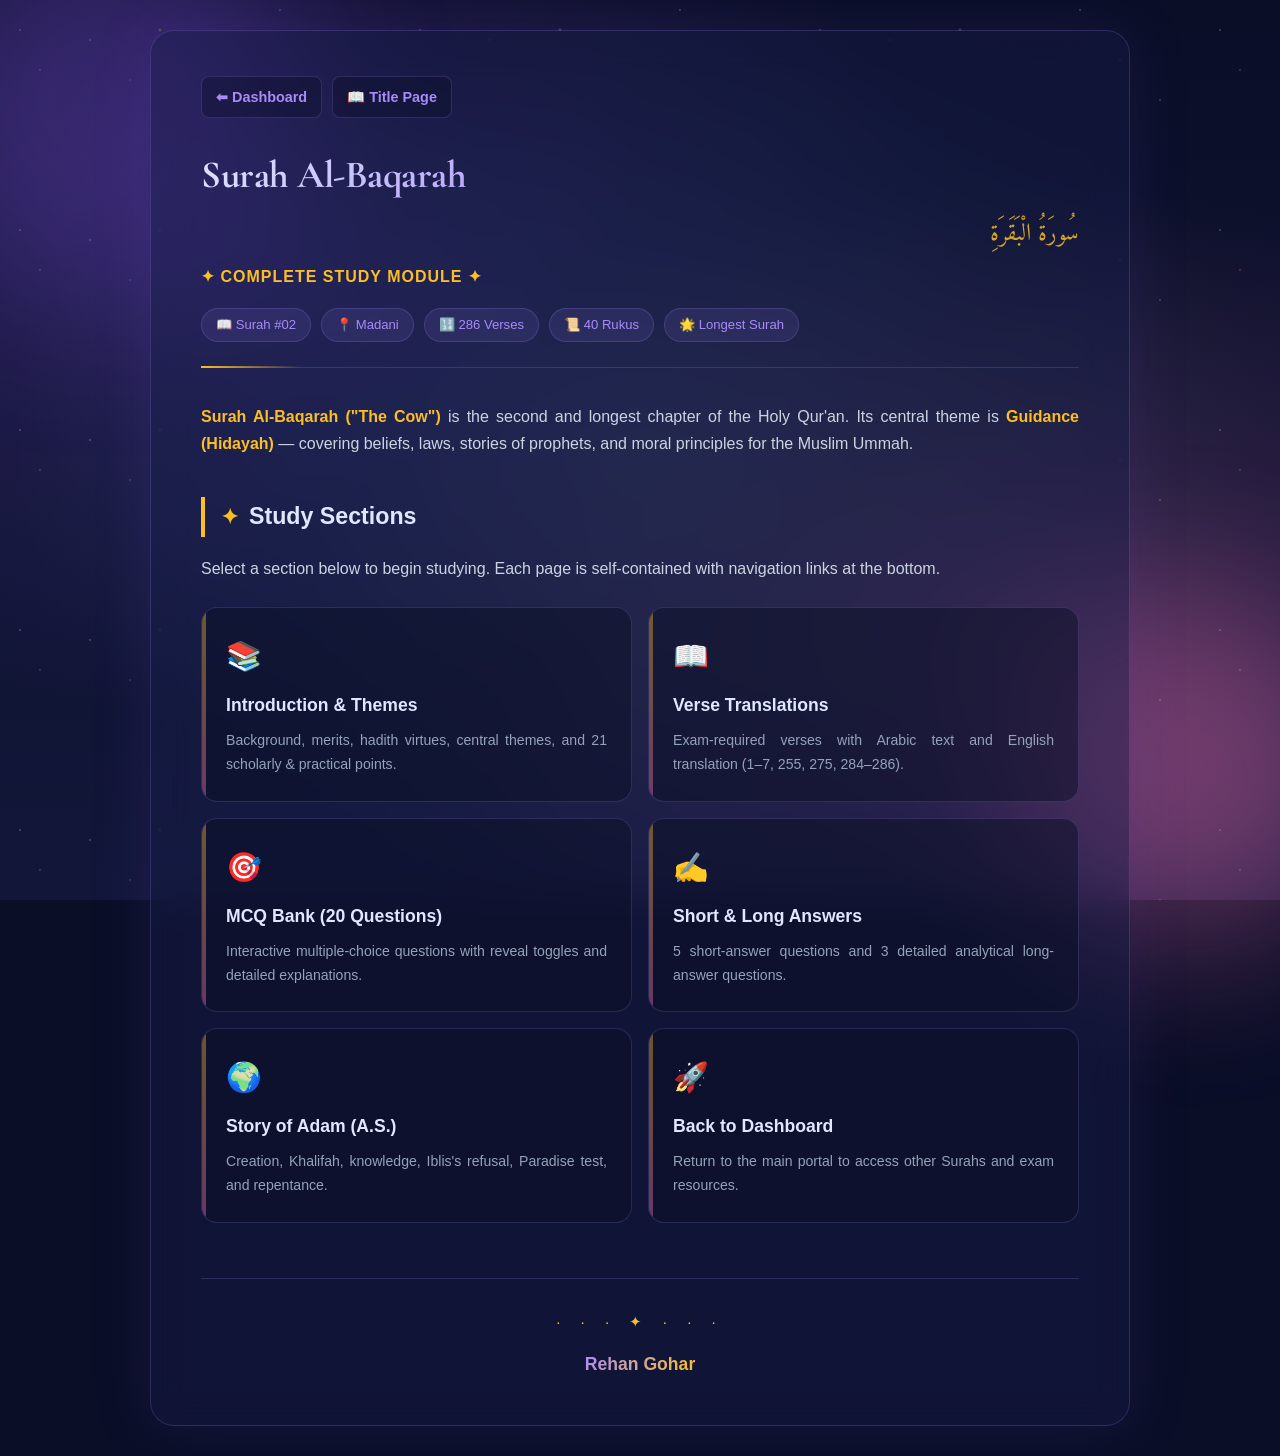
==== commit d03050a6: "Add Surah Al-Baqarah study portal Added a complete Surah Al-Baqarah learning portal with dedicated i" ====
--- a/surah-al-baqarah.html
+++ b/surah-al-baqarah.html
@@ -1,969 +1,29 @@
-<!-- Save this file as: surah-al-baqarah.html -->
 <!doctype html>
 <html lang="en">
   <head>
     <meta charset="UTF-8" />
     <meta name="viewport" content="width=device-width, initial-scale=1.0" />
-    <title>Surah Al-Baqarah | Cosmic Study Notes</title>
+    <title>Surah Al-Baqarah | Study Hub</title>
     <link rel="preconnect" href="https://fonts.googleapis.com" />
-    <link rel="preconnect" href="https://fonts.gstatic.com" crossorigin />
     <link
-      href="https://fonts.googleapis.com/css2?family=Amiri:ital,wght@0,400;0,700;1,400&family=Cormorant+Garamond:wght@400;600;700&display=swap"
+      href="https://fonts.googleapis.com/css2?family=Amiri:wght@400;700&family=Cormorant+Garamond:wght@400;600;700&display=swap"
       rel="stylesheet"
     />
-    <style>
-      :root {
-        --void: #0a0e27;
-        --deep-space: #12173a;
-        --nebula: #1a1f4e;
-        --cosmic-purple: #6b46c1;
-        --stardust: #a78bfa;
-        --gold-star: #fbbf24;
-        --nova: #f472b6;
-        --aurora: #34d399;
-        --moonlight: #e0e7ff;
-        --text-glow: #cbd5e1;
-        --text-muted: #94a3b8;
-        --card-bg: rgba(26, 31, 78, 0.4);
-        --border-glow: rgba(167, 139, 250, 0.2);
-      }
-
-      * {
-        box-sizing: border-box;
-        margin: 0;
-        padding: 0;
-        font-family:
-          "Segoe UI",
-          -apple-system,
-          BlinkMacSystemFont,
-          sans-serif;
-      }
-
-      body {
-        background: var(--void);
-        background-image:
-          radial-gradient(
-            ellipse at 20% 30%,
-            rgba(107, 70, 193, 0.3) 0%,
-            transparent 50%
-          ),
-          radial-gradient(
-            ellipse at 80% 70%,
-            rgba(244, 114, 182, 0.2) 0%,
-            transparent 50%
-          ),
-          radial-gradient(
-            ellipse at 50% 50%,
-            rgba(52, 211, 153, 0.1) 0%,
-            transparent 70%
-          ),
-          linear-gradient(180deg, var(--void) 0%, var(--deep-space) 100%);
-        background-attachment: fixed;
-        color: var(--moonlight);
-        padding: 30px 15px;
-        line-height: 1.7;
-        min-height: 100vh;
-        position: relative;
-        overflow-x: hidden;
-      }
-
-      body::before {
-        content: "";
-        position: fixed;
-        inset: 0;
-        background-image:
-          radial-gradient(1px 1px at 20px 30px, white, transparent),
-          radial-gradient(
-            1px 1px at 40px 70px,
-            rgba(255, 255, 255, 0.8),
-            transparent
-          ),
-          radial-gradient(1px 1px at 90px 40px, white, transparent),
-          radial-gradient(
-            1px 1px at 130px 80px,
-            rgba(255, 255, 255, 0.6),
-            transparent
-          ),
-          radial-gradient(
-            2px 2px at 160px 30px,
-            rgba(251, 191, 36, 0.8),
-            transparent
-          ),
-          radial-gradient(1px 1px at 200px 90px, white, transparent),
-          radial-gradient(
-            1px 1px at 240px 50px,
-            rgba(167, 139, 250, 0.8),
-            transparent
-          ),
-          radial-gradient(1px 1px at 280px 10px, white, transparent),
-          radial-gradient(
-            2px 2px at 320px 60px,
-            rgba(244, 114, 182, 0.6),
-            transparent
-          ),
-          radial-gradient(1px 1px at 360px 100px, white, transparent);
-        background-size: 400px 200px;
-        background-repeat: repeat;
-        opacity: 0.6;
-        animation: twinkle 8s ease-in-out infinite;
-        pointer-events: none;
-        z-index: 0;
-      }
-
-      @keyframes twinkle {
-        0%,
-        100% {
-          opacity: 0.4;
-        }
-        50% {
-          opacity: 0.8;
-        }
-      }
-
-      .orb {
-        position: fixed;
-        border-radius: 50%;
-        filter: blur(80px);
-        opacity: 0.35;
-        pointer-events: none;
-        z-index: 0;
-      }
-      .orb-1 {
-        width: 400px;
-        height: 400px;
-        background: var(--cosmic-purple);
-        top: -100px;
-        left: -100px;
-        animation: float1 20s ease-in-out infinite;
-      }
-      .orb-2 {
-        width: 350px;
-        height: 350px;
-        background: var(--nova);
-        bottom: -50px;
-        right: -80px;
-        animation: float2 25s ease-in-out infinite;
-      }
-      @keyframes float1 {
-        0%,
-        100% {
-          transform: translate(0, 0);
-        }
-        50% {
-          transform: translate(50px, 80px);
-        }
-      }
-      @keyframes float2 {
-        0%,
-        100% {
-          transform: translate(0, 0);
-        }
-        50% {
-          transform: translate(-70px, -50px);
-        }
-      }
-
-      .container {
-        max-width: 980px;
-        margin: 0 auto;
-        background: var(--card-bg);
-        backdrop-filter: blur(20px);
-        -webkit-backdrop-filter: blur(20px);
-        padding: 45px 50px;
-        border-radius: 24px;
-        border: 1px solid var(--border-glow);
-        box-shadow: 0 0 60px rgba(107, 70, 193, 0.15);
-        position: relative;
-        z-index: 1;
-      }
-
-      /* Nav */
-      .back-nav {
-        margin-bottom: 25px;
-      }
-      .back-btn {
-        text-decoration: none;
-        color: var(--stardust);
-        font-weight: 600;
-        display: inline-flex;
-        align-items: center;
-        gap: 8px;
-        font-size: 0.95rem;
-        transition: all 0.3s;
-        padding: 8px 14px;
-        border-radius: 8px;
-        border: 1px solid var(--border-glow);
-        background: rgba(10, 14, 39, 0.4);
-      }
-      .back-btn:hover {
-        color: var(--gold-star);
-        border-color: var(--gold-star);
-        transform: translateX(-4px);
-      }
-
-      /* Header */
-      header {
-        border-bottom: 1px solid var(--border-glow);
-        padding-bottom: 25px;
-        margin-bottom: 35px;
-        position: relative;
-      }
-      header::after {
-        content: "";
-        position: absolute;
-        bottom: -1px;
-        left: 0;
-        width: 100px;
-        height: 2px;
-        background: linear-gradient(90deg, var(--gold-star), transparent);
-      }
-      header h1 {
-        font-family: "Cormorant Garamond", serif;
-        font-size: 2.6rem;
-        letter-spacing: -0.5px;
-        font-weight: 700;
-        background: linear-gradient(
-          135deg,
-          var(--moonlight),
-          var(--stardust),
-          var(--gold-star)
-        );
-        -webkit-background-clip: text;
-        -webkit-text-fill-color: transparent;
-        background-clip: text;
-      }
-      .header-arabic {
-        font-family: "Amiri", serif;
-        font-size: 1.6rem;
-        color: var(--gold-star);
-        direction: rtl;
-        margin-top: 5px;
-        opacity: 0.85;
-      }
-      .subtitle {
-        color: var(--gold-star);
-        font-size: 1rem;
-        font-weight: 600;
-        text-transform: uppercase;
-        letter-spacing: 1px;
-        margin-top: 8px;
-      }
-      .meta-badge-row {
-        display: flex;
-        flex-wrap: wrap;
-        gap: 10px;
-        margin-top: 18px;
-      }
-      .meta-badge {
-        background: rgba(167, 139, 250, 0.1);
-        border: 1px solid var(--border-glow);
-        padding: 5px 14px;
-        border-radius: 20px;
-        font-size: 0.82rem;
-        font-weight: 500;
-        color: var(--stardust);
-      }
-
-      /* Section Headings */
-      h2 {
-        color: var(--moonlight);
-        font-size: 1.5rem;
-        margin: 42px 0 20px;
-        padding-left: 16px;
-        border-left: 4px solid var(--gold-star);
-        display: flex;
-        align-items: center;
-        gap: 10px;
-      }
-      h2::before {
-        content: "✦";
-        color: var(--gold-star);
-        font-size: 0.9em;
-      }
-      h3 {
-        color: var(--stardust);
-        font-size: 1.15rem;
-        margin: 24px 0 12px;
-      }
-      p {
-        margin-bottom: 16px;
-        text-align: justify;
-        color: var(--text-glow);
-      }
-      p strong {
-        color: var(--gold-star);
-      }
-      p em {
-        color: var(--nova);
-        font-style: normal;
-        font-weight: 500;
-      }
-
-      /* Learning Outcomes Card */
-      .learning-outcomes {
-        background: linear-gradient(
-          135deg,
-          rgba(52, 211, 153, 0.1),
-          rgba(107, 70, 193, 0.08)
-        );
-        border: 1px solid rgba(52, 211, 153, 0.25);
-        border-radius: 16px;
-        padding: 25px 30px;
-        margin: 25px 0;
-        position: relative;
-        overflow: hidden;
-      }
-      .learning-outcomes::before {
-        content: "";
-        position: absolute;
-        top: -40px;
-        right: -40px;
-        width: 120px;
-        height: 120px;
-        background: radial-gradient(
-          circle,
-          rgba(52, 211, 153, 0.15),
-          transparent
-        );
-        border-radius: 50%;
-      }
-      .lo-title {
-        color: var(--aurora);
-        font-weight: 700;
-        font-size: 1.1rem;
-        margin-bottom: 12px;
-        display: flex;
-        align-items: center;
-        gap: 8px;
-      }
-      .learning-outcomes ul {
-        list-style: none;
-        padding: 0;
-        margin: 0;
-      }
-      .learning-outcomes ul li {
-        padding: 6px 0 6px 24px;
-        position: relative;
-        color: var(--text-glow);
-        font-size: 0.95rem;
-      }
-      .learning-outcomes ul li::before {
-        content: "✓";
-        position: absolute;
-        left: 0;
-        color: var(--aurora);
-        font-weight: 700;
-      }
-
-      /* Hadith Card */
-      .hadith-card {
-        background: linear-gradient(
-          135deg,
-          rgba(251, 191, 36, 0.08),
-          rgba(244, 114, 182, 0.05)
-        );
-        border: 1px solid rgba(251, 191, 36, 0.25);
-        border-left: 4px solid var(--gold-star);
-        border-radius: 12px;
-        padding: 20px 24px;
-        margin: 18px 0;
-        position: relative;
-      }
-      .hadith-card::before {
-        content: "❝";
-        position: absolute;
-        top: 10px;
-        left: 15px;
-        font-size: 2.5rem;
-        color: var(--gold-star);
-        opacity: 0.25;
-        font-family: "Cormorant Garamond", serif;
-        line-height: 1;
-      }
-      .hadith-text {
-        color: var(--text-glow);
-        font-size: 0.98rem;
-        padding-left: 30px;
-        font-style: italic;
-        line-height: 1.7;
-      }
-      .hadith-source {
-        display: block;
-        text-align: right;
-        color: var(--stardust);
-        font-size: 0.85rem;
-        margin-top: 10px;
-        font-style: normal;
-        font-weight: 600;
-      }
-
-      /* Highlight Boxes */
-      .callout-box {
-        background: linear-gradient(
-          135deg,
-          rgba(107, 70, 193, 0.15),
-          rgba(244, 114, 182, 0.1)
-        );
-        border: 1px solid var(--border-glow);
-        border-left: 4px solid var(--gold-star);
-        padding: 20px 25px;
-        border-radius: 12px;
-        margin: 25px 0;
-        position: relative;
-        overflow: hidden;
-      }
-      .callout-box::before {
-        content: "";
-        position: absolute;
-        top: -30px;
-        right: -30px;
-        width: 100px;
-        height: 100px;
-        background: radial-gradient(
-          circle,
-          rgba(251, 191, 36, 0.2),
-          transparent
-        );
-        border-radius: 50%;
-      }
-      .callout-title {
-        font-weight: 700;
-        color: var(--gold-star);
-        margin-bottom: 8px;
-        font-size: 1.05rem;
-      }
-      .callout-box p {
-        color: var(--text-glow);
-        margin-bottom: 0;
-      }
-
-      /* Tree Structure */
-      .tree-structure {
-        background: rgba(10, 14, 39, 0.5);
-        border: 1px solid var(--border-glow);
-        border-radius: 16px;
-        padding: 28px 32px;
-        margin: 25px 0;
-      }
-      .tree-structure > ul {
-        list-style-type: none;
-        padding-left: 0;
-      }
-      .tree-structure > ul > li {
-        font-weight: 700;
-        color: var(--moonlight);
-        margin-top: 18px;
-        padding-left: 8px;
-        border-left: 2px solid var(--cosmic-purple);
-      }
-      .tree-structure > ul > li:first-child {
-        margin-top: 0;
-      }
-      .tree-structure ul ul {
-        padding-left: 24px;
-        list-style-type: none;
-        margin-top: 8px;
-      }
-      .tree-structure ul ul li {
-        font-weight: 400;
-        color: var(--text-glow);
-        font-size: 0.94rem;
-        margin-bottom: 6px;
-        padding-left: 15px;
-        position: relative;
-      }
-      .tree-structure ul ul li::before {
-        content: "◆";
-        position: absolute;
-        left: 0;
-        color: var(--gold-star);
-        font-size: 0.7em;
-        top: 4px;
-      }
-      .tree-structure ul ul li strong {
-        color: var(--nova);
-      }
-      .tree-structure ul ul li em {
-        color: var(--aurora);
-        font-style: normal;
-      }
-
-      /* Practical Points Grid */
-      .practical-grid {
-        display: grid;
-        gap: 14px;
-        margin: 20px 0;
-      }
-      .practical-item {
-        background: rgba(10, 14, 39, 0.5);
-        border: 1px solid var(--border-glow);
-        border-radius: 12px;
-        padding: 16px 20px;
-        display: flex;
-        gap: 15px;
-        align-items: flex-start;
-        transition: all 0.3s;
-      }
-      .practical-item:hover {
-        border-color: var(--gold-star);
-        transform: translateX(4px);
-      }
-      .practical-num {
-        background: linear-gradient(135deg, var(--cosmic-purple), var(--nova));
-        color: white;
-        font-weight: 700;
-        min-width: 32px;
-        height: 32px;
-        display: flex;
-        align-items: center;
-        justify-content: center;
-        border-radius: 8px;
-        font-size: 0.9rem;
-        flex-shrink: 0;
-      }
-      .practical-text {
-        color: var(--text-glow);
-        font-size: 0.95rem;
-        line-height: 1.5;
-      }
-      .practical-ref {
-        display: inline-block;
-        margin-top: 6px;
-        background: rgba(251, 191, 36, 0.1);
-        border: 1px solid rgba(251, 191, 36, 0.25);
-        color: var(--gold-star);
-        padding: 2px 10px;
-        border-radius: 12px;
-        font-size: 0.78rem;
-        font-weight: 600;
-      }
-
-      /* Table */
-      .summary-table {
-        width: 100%;
-        border-collapse: separate;
-        border-spacing: 0;
-        margin: 20px 0;
-        font-size: 0.92rem;
-        background: rgba(10, 14, 39, 0.5);
-        border-radius: 12px;
-        overflow: hidden;
-        border: 1px solid var(--border-glow);
-      }
-      .summary-table th,
-      .summary-table td {
-        padding: 14px 16px;
-        text-align: left;
-        border-bottom: 1px solid var(--border-glow);
-      }
-      .summary-table th {
-        background: linear-gradient(
-          135deg,
-          var(--cosmic-purple),
-          var(--nebula)
-        );
-        color: var(--moonlight);
-        font-weight: 600;
-      }
-      .summary-table tr:last-child td {
-        border-bottom: none;
-      }
-      .summary-table tr:hover td {
-        background: rgba(167, 139, 250, 0.05);
-      }
-      .summary-table td {
-        color: var(--text-glow);
-      }
-      .summary-table td strong {
-        color: var(--gold-star);
-      }
-      .summary-table td em {
-        color: var(--nova);
-        font-style: normal;
-        font-weight: 500;
-      }
-
-      /* MCQ Cards */
-      .q-card {
-        background: rgba(10, 14, 39, 0.5);
-        border: 1px solid var(--border-glow);
-        border-radius: 14px;
-        padding: 22px;
-        margin-bottom: 18px;
-        transition: all 0.3s;
-        position: relative;
-        overflow: hidden;
-      }
-      .q-card::before {
-        content: "";
-        position: absolute;
-        top: 0;
-        left: 0;
-        width: 3px;
-        height: 100%;
-        background: linear-gradient(180deg, var(--gold-star), var(--nova));
-        opacity: 0.5;
-      }
-      .q-card:hover {
-        border-color: var(--stardust);
-        box-shadow: 0 8px 25px rgba(167, 139, 250, 0.15);
-      }
-      .q-title {
-        font-weight: 600;
-        margin-bottom: 15px;
-        font-size: 1rem;
-        color: var(--moonlight);
-      }
-      .options-grid {
-        display: grid;
-        grid-template-columns: 1fr 1fr;
-        gap: 10px;
-      }
-      .option {
-        background: rgba(26, 31, 78, 0.5);
-        padding: 11px 15px;
-        border: 1px solid var(--border-glow);
-        border-radius: 8px;
-        font-size: 0.92rem;
-        cursor: pointer;
-        transition: all 0.2s;
-        color: var(--text-glow);
-      }
-      .option:hover {
-        border-color: var(--gold-star);
-        background: rgba(251, 191, 36, 0.1);
-        color: var(--moonlight);
-        transform: translateY(-2px);
-      }
-
-      /* Short Answer Cards */
-      .sq-card {
-        background: rgba(26, 31, 78, 0.3);
-        border: 1px solid rgba(167, 139, 250, 0.15);
-        border-radius: 16px;
-        padding: 25px;
-        margin-bottom: 20px;
-        transition: all 0.3s;
-      }
-      .sq-card:hover {
-        border-color: var(--stardust);
-        box-shadow: 0 8px 30px rgba(167, 139, 250, 0.1);
-      }
-      .sq-question {
-        font-size: 1.05rem;
-        font-weight: 700;
-        color: var(--gold-star);
-        margin-bottom: 12px;
-        display: flex;
-        gap: 10px;
-      }
-      .sq-question span {
-        color: var(--stardust);
-      }
-      .sq-answer {
-        color: var(--text-glow);
-        font-size: 0.95rem;
-        padding-left: 24px;
-        border-left: 2px solid rgba(167, 139, 250, 0.3);
-        text-align: justify;
-      }
-      .sq-answer ol {
-        margin: 10px 0 0 20px;
-      }
-      .sq-answer li {
-        margin-bottom: 6px;
-        color: var(--text-glow);
-      }
-
-      /* Long Answer Cards */
-      .lq-card {
-        background: rgba(26, 31, 78, 0.35);
-        border: 1px solid rgba(167, 139, 250, 0.2);
-        border-radius: 18px;
-        padding: 30px;
-        margin-bottom: 25px;
-        position: relative;
-        overflow: hidden;
-        box-shadow: 0 4px 30px rgba(0, 0, 0, 0.2);
-      }
-      .lq-card::before {
-        content: "";
-        position: absolute;
-        top: -100px;
-        left: -100px;
-        width: 250px;
-        height: 250px;
-        background: radial-gradient(
-          circle,
-          rgba(244, 114, 182, 0.1),
-          transparent 70%
-        );
-        pointer-events: none;
-      }
-      .lq-question {
-        font-size: 1.2rem;
-        font-weight: 700;
-        color: var(--moonlight);
-        margin-bottom: 18px;
-        display: flex;
-        gap: 12px;
-        line-height: 1.4;
-        border-bottom: 1px dashed rgba(167, 139, 250, 0.2);
-        padding-bottom: 15px;
-      }
-      .lq-question span {
-        color: var(--gold-star);
-      }
-      .lq-answer {
-        color: var(--text-glow);
-        font-size: 0.98rem;
-        line-height: 1.8;
-        text-align: justify;
-      }
-      .lq-answer p {
-        margin-bottom: 16px;
-      }
-      .lq-answer ul {
-        list-style-type: none;
-        padding-left: 0;
-        margin-bottom: 15px;
-      }
-      .lq-answer ul li {
-        margin-bottom: 15px;
-        padding-left: 20px;
-        position: relative;
-      }
-      .lq-answer ul li::before {
-        content: "✦";
-        position: absolute;
-        left: 0;
-        color: var(--gold-star);
-        font-size: 0.8rem;
-        top: 2px;
-      }
-      .lq-answer ul li strong {
-        color: var(--stardust);
-        display: inline-block;
-        margin-bottom: 4px;
-        font-size: 1.02rem;
-      }
-
-      /* Topic Overview */
-      .topic-overview {
-        background: linear-gradient(
-          135deg,
-          rgba(107, 70, 193, 0.12),
-          rgba(52, 211, 153, 0.08)
-        );
-        border: 1px solid var(--border-glow);
-        border-radius: 16px;
-        padding: 28px;
-        margin: 20px 0 30px;
-        position: relative;
-        overflow: hidden;
-      }
-      .topic-overview::after {
-        content: "";
-        position: absolute;
-        bottom: -60px;
-        right: -60px;
-        width: 180px;
-        height: 180px;
-        background: radial-gradient(
-          circle,
-          rgba(251, 191, 36, 0.1),
-          transparent
-        );
-        border-radius: 50%;
-      }
-      .topic-overview p {
-        position: relative;
-        z-index: 1;
-      }
-
-      .detail-card {
-        background: rgba(10, 14, 39, 0.5);
-        border: 1px solid var(--border-glow);
-        border-radius: 14px;
-        padding: 24px 28px;
-        margin-bottom: 18px;
-        position: relative;
-        overflow: hidden;
-        transition: all 0.3s;
-      }
-      .detail-card::before {
-        content: "";
-        position: absolute;
-        top: 0;
-        left: 0;
-        width: 4px;
-        height: 100%;
-        background: linear-gradient(
-          180deg,
-          var(--aurora),
-          var(--cosmic-purple)
-        );
-        opacity: 0.6;
-      }
-      .detail-card:hover {
-        border-color: var(--aurora);
-        box-shadow: 0 6px 25px rgba(52, 211, 153, 0.1);
-      }
-      .detail-card h3 {
-        color: var(--aurora);
-        margin-top: 0;
-        display: flex;
-        align-items: center;
-        gap: 10px;
-      }
-      .detail-card h3 .num {
-        background: linear-gradient(
-          135deg,
-          var(--aurora),
-          var(--cosmic-purple)
-        );
-        color: white;
-        font-size: 0.8rem;
-        width: 28px;
-        height: 28px;
-        display: inline-flex;
-        align-items: center;
-        justify-content: center;
-        border-radius: 50%;
-        flex-shrink: 0;
-      }
-
-      .takeaway-grid {
-        display: grid;
-        grid-template-columns: 1fr 1fr;
-        gap: 14px;
-        margin: 20px 0;
-      }
-      .takeaway-item {
-        background: rgba(251, 191, 36, 0.06);
-        border: 1px solid rgba(251, 191, 36, 0.2);
-        border-radius: 12px;
-        padding: 18px;
-        display: flex;
-        gap: 12px;
-        align-items: flex-start;
-        transition: all 0.3s;
-      }
-      .takeaway-item:hover {
-        border-color: var(--gold-star);
-        transform: translateY(-2px);
-      }
-      .takeaway-num {
-        background: linear-gradient(135deg, var(--gold-star), var(--nova));
-        color: var(--void);
-        font-weight: 800;
-        font-size: 0.85rem;
-        min-width: 30px;
-        height: 30px;
-        display: flex;
-        align-items: center;
-        justify-content: center;
-        border-radius: 8px;
-        flex-shrink: 0;
-      }
-      .takeaway-text {
-        color: var(--text-glow);
-        font-size: 0.93rem;
-        line-height: 1.5;
-      }
-
-      /* Details/Reveal */
-      details.answer-details {
-        margin-top: 15px;
-      }
-      details.answer-details summary {
-        font-size: 0.88rem;
-        font-weight: 600;
-        color: var(--gold-star);
-        cursor: pointer;
-        user-select: none;
-        padding: 6px 10px;
-        border-radius: 6px;
-        display: inline-block;
-        transition: all 0.2s;
-      }
-      details.answer-details summary:hover {
-        background: rgba(251, 191, 36, 0.1);
-      }
-      details.answer-details[open] summary {
-        margin-bottom: 10px;
-      }
-      .answer-content {
-        background: rgba(52, 211, 153, 0.1);
-        border: 1px solid rgba(52, 211, 153, 0.3);
-        color: var(--moonlight);
-        padding: 12px 16px;
-        border-radius: 8px;
-        font-size: 0.9rem;
-      }
-      .answer-content strong {
-        color: var(--aurora);
-      }
-      .answer-content em {
-        color: var(--stardust);
-        font-style: normal;
-      }
-
-      footer {
-        text-align: center;
-        margin-top: 55px;
-        padding-top: 30px;
-        border-top: 1px solid var(--border-glow);
-        font-size: 0.95rem;
-        color: var(--text-muted);
-        line-height: 1.7;
-        position: relative;
-      }
-      footer::before {
-        content: "· · · ✦ · · ·";
-        display: block;
-        color: var(--gold-star);
-        margin-bottom: 15px;
-        letter-spacing: 8px;
-      }
-      footer .name {
-        font-size: 1.1rem;
-        font-weight: 700;
-        background: linear-gradient(135deg, var(--stardust), var(--gold-star));
-        -webkit-background-clip: text;
-        -webkit-text-fill-color: transparent;
-        background-clip: text;
-      }
-
-      @media (max-width: 768px) {
-        .container {
-          padding: 30px 25px;
-        }
-        .options-grid {
-          grid-template-columns: 1fr;
-        }
-        .takeaway-grid {
-          grid-template-columns: 1fr;
-        }
-        header h1 {
-          font-size: 1.9rem;
-        }
-      }
-    </style>
+    <link rel="stylesheet" href="styles.css" />
   </head>
   <body>
     <div class="orb orb-1"></div>
     <div class="orb orb-2"></div>
-
     <div class="container">
       <div class="back-nav">
-        <a href="index.html" class="back-btn">⬅ Back to Cosmic Portal</a>
+        <a href="index.html" class="back-btn">⬅ Dashboard</a>
+        <a href="title.html" class="nav-link">📖 Title Page</a>
       </div>
 
       <header>
         <h1>Surah Al-Baqarah</h1>
         <div class="header-arabic">سُورَةُ الْبَقَرَةِ</div>
-        <div class="subtitle">✦ Introduction, Themes & Study Guide ✦</div>
+        <div class="subtitle">✦ Complete Study Module ✦</div>
         <div class="meta-badge-row">
           <span class="meta-badge">📖 Surah #02</span>
           <span class="meta-badge">📍 Madani</span>
@@ -973,1208 +33,70 @@
         </div>
       </header>
 
-      <!-- ── LEARNING OUTCOMES ── -->
-      <div class="learning-outcomes">
-        <div class="lo-title">🎯 Learning Outcomes</div>
-        <p
-          style="
-            color: var(--text-glow);
-            margin-bottom: 12px;
-            font-size: 0.95rem;
-          "
-        >
-          After studying this Surah, students will be able to:
-        </p>
-        <ul>
-          <li>Follow the etiquettes of reciting the Holy Qur'an.</li>
-          <li>
-            Introduce Surah Al-Baqarah with its background and significance.
-          </li>
-          <li>
-            Extract the central themes and key points of Surah Al-Baqarah.
-          </li>
-          <li>
-            Perform an idiomatic translation of Surah Al-Baqarah with proper
-            understanding.
-          </li>
-          <li>
-            Prepare selected verses for examination through accurate
-            translation.
-          </li>
-          <li>
-            Know the meanings of selected Qur'anic vocabulary from this Surah.
-          </li>
-          <li>
-            Memorize the Qur'anic supplications mentioned in Surah Al-Baqarah
-            along with their translations.
-          </li>
-        </ul>
+      <p>
+        <strong>Surah Al-Baqarah ("The Cow")</strong> is the second and longest
+        chapter of the Holy Qur'an. Its central theme is
+        <strong>Guidance (Hidayah)</strong> — covering beliefs, laws, stories of
+        prophets, and moral principles for the Muslim Ummah.
+      </p>
+
+      <h2>Study Sections</h2>
+      <p>
+        Select a section below to begin studying. Each page is self-contained
+        with navigation links at the bottom.
+      </p>
+
+      <div class="hub-grid">
+        <a href="baqarah-intro.html" class="hub-card">
+          <span class="hub-icon">📚</span>
+          <h3>Introduction & Themes</h3>
+          <p>
+            Background, merits, hadith virtues, central themes, and 21 scholarly
+            & practical points.
+          </p>
+        </a>
+        <a href="baqarah-translation.html" class="hub-card">
+          <span class="hub-icon">📖</span>
+          <h3>Verse Translations</h3>
+          <p>
+            Exam-required verses with Arabic text and English translation (1–7,
+            255, 275, 284–286).
+          </p>
+        </a>
+        <a href="baqarah-mcq.html" class="hub-card">
+          <span class="hub-icon">🎯</span>
+          <h3>MCQ Bank (20 Questions)</h3>
+          <p>
+            Interactive multiple-choice questions with reveal toggles and
+            detailed explanations.
+          </p>
+        </a>
+        <a href="baqarah-qa.html" class="hub-card">
+          <span class="hub-icon">✍️</span>
+          <h3>Short & Long Answers</h3>
+          <p>
+            5 short-answer questions and 3 detailed analytical long-answer
+            questions.
+          </p>
+        </a>
+        <a href="baqarah-adam.html" class="hub-card">
+          <span class="hub-icon">🌍</span>
+          <h3>Story of Adam (A.S.)</h3>
+          <p>
+            Creation, Khalifah, knowledge, Iblis's refusal, Paradise test, and
+            repentance.
+          </p>
+        </a>
+        <a href="index.html" class="hub-card">
+          <span class="hub-icon">🚀</span>
+          <h3>Back to Dashboard</h3>
+          <p>
+            Return to the main portal to access other Surahs and exam resources.
+          </p>
+        </a>
       </div>
 
-      <!-- ── SECTION I: INTRODUCTION ── -->
-      <h2>I. Introduction & Distinctive Features</h2>
-
-      <p>
-        <strong>Surah Al-Baqarah</strong> is the
-        <strong>second Surah</strong> of the Holy Qur'an in the order of
-        arrangement and the <strong>longest chapter</strong>, containing a total
-        of <strong>286 verses</strong>.
-      </p>
-
-      <p>
-        The Surah begins with <em>Huruf-e-Muqatta'at</em> (the disjointed
-        letters). These are letters appearing at the beginning of certain
-        Qur'anic chapters whose true meanings are known only to
-        <strong>Allah</strong> and <strong>Prophet Muhammad ﷺ</strong>.
-      </p>
-
-      <p>
-        In <strong>verses 67 to 73</strong>, the Surah narrates the story of the
-        cow that <em>Bani Israel</em> were commanded to slaughter — which is why
-        the Surah is named <strong>Al-Baqarah</strong> ("The Cow"), since
-        "Baqarah" in Arabic means "cow". This event contains many wisdoms, the
-        most important being that
-        <strong>Allah has complete power to resurrect people after death</strong
-        >.
-      </p>
-
-      <p>
-        When Prophet Muhammad ﷺ migrated to <strong>Madinah</strong>, this Surah
-        was revealed. The people of Madinah being addressed by the message of
-        Islam were different from those in Makkah. The requirements and demands
-        of *da'wah* had entered a new stage. Therefore, the topics and themes of
-        this Surah differ significantly from those revealed during the
-        <strong>Makkan period</strong>.
-      </p>
-
-      <!-- ── SECTION II: MERITS (HADITH SECTION) ── -->
-      <h2>II. Merits & Virtues of Surah Al-Baqarah</h2>
-
-      <p>
-        Surah Al-Baqarah is a chapter of tremendous virtue. In the time of the
-        noble Companions (<em>Sahaba رضی اللہ عنہم</em>), anyone who was a
-        scholar of Surah Al-Baqarah and Surah Ali 'Imran was regarded as truly
-        great and worthy of respect. <em>(Musnad Ahmad: 12216)</em>
-      </p>
-
-      <div class="hadith-card">
-        <div class="hadith-text">
-          "Do not turn your houses into graveyards (that is, do not leave them
-          empty of remembrance and recitation). Indeed, Satan does not enter a
-          house in which Surah Al-Baqarah is recited."
-          <span class="hadith-source">— Sahih Muslim: 780</span>
-        </div>
-      </div>
-
-      <div class="hadith-card">
-        <div class="hadith-text">
-          "Everything has a peak, and the peak of the Qur'an is Surah
-          Al-Baqarah."
-          <span class="hadith-source">— Jami' Tirmidhi: 2878</span>
-        </div>
-      </div>
-
-      <div class="hadith-card">
-        <div class="hadith-text">
-          "Recite Surah Al-Baqarah, for reciting it is a blessing, and
-          abandoning it is a cause of regret and misfortune. The people of
-          falsehood (magicians, fortune-tellers, and deceivers) have no power
-          over it — their deception has no effect."
-          <span class="hadith-source">— Sahih Muslim: 804</span>
-        </div>
-      </div>
-
-      <div class="hadith-card">
-        <div class="hadith-text">
-          "Whoever gains knowledge of the seven long Surahs of the Qur'an has
-          become a great scholar."
-          <span class="hadith-source">— Musnad Ahmad: 24531</span>
-        </div>
-      </div>
-
-      <div class="hadith-card">
-        <div class="hadith-text">
-          "Whoever recites the last two verses of Surah Al-Baqarah at night
-          before sleeping, they will be sufficient for him."
-          <span class="hadith-source">— Sahih Bukhari: 5009</span>
-        </div>
-      </div>
-
-      <div class="callout-box">
-        <div class="callout-title">📚 Depth of Study</div>
-        <p>
-          The depth and breadth of Surah Al-Baqarah's subjects can be gauged
-          from the fact that
-          <strong>Hazrat Umar bin Khattab (رضی اللہ عنہ)</strong>, a Companion
-          of the highest rank, took <strong>12 years</strong> to fully master
-          this Surah, while his son
-          <strong>Hazrat Abdullah bin Umar (رضی اللہ عنہ)</strong> mastered it
-          along with all its themes in <strong>8 years</strong>.
-        </p>
-      </div>
-
-      <!-- ── SECTION III: AYAT AL-KURSI ── -->
-      <h2>III. The Virtue of Ayat al-Kursi</h2>
-
-      <p>
-        <strong>Ayat al-Kursi (آیَةُ الْكُرْسِيِّ)</strong> is a verse of great
-        virtue in the Holy Qur'an and is regarded as the
-        <strong>chief of all verses</strong>. It is
-        <strong>verse number 255</strong> of Surah Al-Baqarah.
-      </p>
-
-      <div class="hadith-card">
-        <div class="hadith-text">
-          "Whoever recites Ayat al-Kursi after every obligatory prayer, nothing
-          prevents him from entering Paradise except death."
-          <span class="hadith-source">— Sahih at-Targhib wat-Tarhib: 1595</span>
-        </div>
-      </div>
-
-      <div class="hadith-card">
-        <div class="hadith-text">
-          "When you go to your bed, recite Ayat al-Kursi. A protector from Allah
-          will be appointed for you until morning, and Satan will not come near
-          you."
-          <span class="hadith-source">— Sahih Bukhari: 5010</span>
-        </div>
-      </div>
-
-      <p>
-        Ayat al-Kursi describes
-        <strong>the Oneness of Allah (Tawheed)</strong> — His absolute
-        uniqueness — along with a comprehensive description of
-        <em>Allah's power and divine attributes</em>.
-      </p>
-
-      <!-- ── SECTION IV: CENTRAL THEMES ── -->
-      <h2>IV. Central Themes & Key Points</h2>
-
-      <p>
-        The
-        <strong
-          >central theme of Surah Al-Baqarah is "Guidance" (Hidayah)</strong
-        >.
-      </p>
-
-      <p>
-        At the very beginning of Surah Al-Baqarah, the qualities of those people
-        are described who possess the capacity to receive guidance from the Holy
-        Qur'an.
-      </p>
-
-      <p>
-        The Surah makes it clear that just as Allah previously sent books
-        through prophets for humanity's guidance, He has similarly sent Prophet
-        Muhammad ﷺ with the Qur'an. It is made evident that
-        <strong
-          >a claim of faith is not accepted without believing in Prophet
-          Muhammad ﷺ</strong
-        >. Therefore, mankind is commanded to believe in the Qur'an and the
-        Bearer of the Qur'an ﷺ, and to obey them completely.
-      </p>
-
-      <h3>Structural Themes Overview</h3>
-      <div class="tree-structure">
-        <ul>
-          <li>
-            🪐 Foundational Beliefs (Aqeedah)
-            <ul>
-              <li>
-                Surah Al-Baqarah begins with the fundamental beliefs of Islam:
-                <strong>Tawheed</strong> (Oneness of Allah),
-                <strong>Risalah</strong> (Prophethood), and
-                <strong>Akhirah</strong> (Hereafter).
-              </li>
-              <li>
-                In this context, the three categories of people are described:
-                <em
-                  >Believers (Mu'minun), Disbelievers (Kafirun), and Hypocrites
-                  (Munafiqun)</em
-                >.
-              </li>
-            </ul>
-          </li>
-          <li>
-            🌌 Creation of Adam (A.S.)
-            <ul>
-              <li>
-                The event of Prophet Adam's creation is described so that humans
-                may understand
-                <strong>the purpose of their own creation</strong>.
-              </li>
-            </ul>
-          </li>
-          <li>
-            ⭐ Discourse with Bani Israel
-            <ul>
-              <li>
-                A long series of verses is primarily addressed to
-                <strong>the Jews</strong>, who lived in large numbers around
-                Madinah.
-              </li>
-              <li>
-                Detailed accounts of the blessings Allah bestowed upon them and
-                how they responded with ingratitude and disobedience.
-              </li>
-            </ul>
-          </li>
-          <li>
-            ✨ Ibrahim (A.S.) & the Qiblah
-            <ul>
-              <li>
-                Near the end of the first *Para*, Prophet Ibrahim (A.S.) is
-                mentioned because not only Jews and Christians but also the
-                pagan Arabs regarded him as their leader.
-              </li>
-              <li>
-                All are reminded that Ibrahim was a firm believer in
-                <strong>pure monotheism</strong> and never tolerated any form of
-                *shirk*.
-              </li>
-              <li>
-                The topics of the
-                <strong>construction of the Ka'bah</strong> and its
-                establishment as the <strong>Qiblah</strong> are discussed in
-                this context.
-              </li>
-            </ul>
-          </li>
-          <li>
-            🌠 Islamic Rulings (Ahkam)
-            <ul>
-              <li>
-                Many rulings regarding Muslims' individual and collective lives
-                — from acts of worship to social conduct, family matters, and
-                governance.
-              </li>
-            </ul>
-          </li>
-          <li>
-            💫 Prohibition of Riba (Interest)
-            <ul>
-              <li>
-                Among the evils strongly condemned in Surah Al-Baqarah is
-                <strong>Riba (interest/usury)</strong> — declared as an
-                <em>act of war against Allah and His Messenger ﷺ</em>.
-              </li>
-              <li>
-                Riba causes society to suffer from
-                <strong
-                  >poverty, laziness, extravagance, and heartlessness</strong
-                >. It widens the gap between rich and poor. Helpless people
-                burdened by debt often commit terrible sins like suicide.
-              </li>
-            </ul>
-          </li>
-        </ul>
-      </div>
-
-      <!-- ── SECTION V: PRACTICAL WISDOM ── -->
-      <h2>V. Scholarly & Practical Points</h2>
-      <p>
-        Among the scholarly and practical lessons derived from studying Surah
-        Al-Baqarah, some are as follows:
-      </p>
-
-      <div class="practical-grid">
-        <div class="practical-item">
-          <div class="practical-num">1</div>
-          <div class="practical-text">
-            The expression of faith is through action, and the foremost action
-            is <strong>establishing prayer (Salat)</strong>.
-            <span class="practical-ref">Surah Al-Baqarah: 3</span>
-          </div>
-        </div>
-        <div class="practical-item">
-          <div class="practical-num">2</div>
-          <div class="practical-text">
-            Allah misguides those who
-            <strong
-              >break their covenant with Him, sever family ties, and cause
-              corruption on earth</strong
-            >.
-            <span class="practical-ref">Surah Al-Baqarah: 26-27</span>
-          </div>
-        </div>
-        <div class="practical-item">
-          <div class="practical-num">3</div>
-          <div class="practical-text">
-            <strong
-              >Disobeying Allah's command and showing arrogance is a satanic
-              behaviour</strong
-            >
-            — exemplified by Iblis.
-            <span class="practical-ref">Surah Al-Baqarah: 34</span>
-          </div>
-        </div>
-        <div class="practical-item">
-          <div class="practical-num">4</div>
-          <div class="practical-text">
-            Human greatness lies in that when a mistake or error occurs, one
-            <strong>immediately turns to Allah in repentance</strong>.
-            <span class="practical-ref">Surah Al-Baqarah: 37</span>
-          </div>
-        </div>
-        <div class="practical-item">
-          <div class="practical-num">5</div>
-          <div class="practical-text">
-            In hardships and calamities, seeking Allah's help through
-            <strong>patience (Sabr) and prayer (Salat)</strong> is the way of
-            the believers.
-            <span class="practical-ref">Surah Al-Baqarah: 45</span>
-          </div>
-        </div>
-      </div>
-
-      <!-- ── SECTION VI: LANDMARK VERSES TABLE ── -->
-      <h2>VI. Core Theological Landmark Verses</h2>
-      <table class="summary-table">
-        <thead>
-          <tr>
-            <th>Verse</th>
-            <th>Title / Concept</th>
-            <th>Core Significance</th>
-          </tr>
-        </thead>
-        <tbody>
-          <tr>
-            <td><strong>2:143</strong></td>
-            <td><em>Ummatan Wasata</em></td>
-            <td>
-              Positions the Muslim Ummah as a balanced, moderate, exemplary
-              witness over mankind.
-            </td>
-          </tr>
-          <tr>
-            <td><strong>2:177</strong></td>
-            <td><em>Ayat al-Birr</em></td>
-            <td>
-              Defines true piety: combining correct creed with practical charity
-              and patience.
-            </td>
-          </tr>
-          <tr>
-            <td><strong>2:255</strong></td>
-            <td><em>Ayat al-Kursi</em></td>
-            <td>
-              Supreme affirmation of Tawheed, Divine Self-Sufficiency, and
-              infinite sovereignty.
-            </td>
-          </tr>
-          <tr>
-            <td><strong>2:256</strong></td>
-            <td><em>La Ikraha fid-Deen</em></td>
-            <td>
-              "There is no compulsion in religion" — establishing freedom of
-              conscience.
-            </td>
-          </tr>
-          <tr>
-            <td><strong>2:282</strong></td>
-            <td><em>Ayat al-Mudayanah</em></td>
-            <td>
-              The longest verse in the Qur'an — legal framework for loan
-              documentation.
-            </td>
-          </tr>
-          <tr>
-            <td><strong>2:285–286</strong></td>
-            <td><em>Aamana ar-Rasul</em></td>
-            <td>
-              Universal prophetic belief; Allah never burdens a soul beyond its
-              capacity.
-            </td>
-          </tr>
-        </tbody>
-      </table>
-
-      <div class="callout-box">
-        <div class="callout-title">
-          🌟 Key Principle: The Anatomy of Hypocrisy (Nifaq)
-        </div>
-        <p>
-          Surah Al-Baqarah allocates only <strong>5 verses</strong> to Believers
-          and <strong>2 verses</strong> for open Disbelievers, but dedicates
-          <strong>13 verses (8–20)</strong> to expose Hypocrites — through the
-          vivid parables of
-          <em>the fire-kindler whose light is stripped away</em>, and
-          <em>the rainstorm of darkness and lightning</em>.
-        </p>
-      </div>
-
-      <!-- ── SECTION VII: MCQ BANK ── -->
-      <h2>VII. Objective Evaluation Module (MCQ Bank)</h2>
-
-      <div class="q-card">
-        <div class="q-title">
-          Q1. Which verse explicitly defines the comprehensive standard of "True
-          Piety and Righteousness" (Al-Birr)?
-        </div>
-        <div class="options-grid">
-          <div class="option">(a) Verse 143</div>
-          <div class="option">(b) Verse 177</div>
-          <div class="option">(c) Verse 255</div>
-          <div class="option">(d) Verse 282</div>
-        </div>
-        <details class="answer-details">
-          <summary>✨ Reveal Answer & Analysis</summary>
-          <div class="answer-content">
-            <strong>Correct Answer: (b) Verse 177</strong><br /><em
-              >Explanation:</em
-            >
-            Verse 177 breaks piety into core components: belief in Allah, the
-            Last Day, Angels, Books, Prophets, spending beloved wealth,
-            establishing prayer, giving Zakat, fulfilling covenants, and
-            patience in adversity.
-          </div>
-        </details>
-      </div>
-
-      <div class="q-card">
-        <div class="q-title">
-          Q2. In the narrative of Adam's creation (vv. 30–34), what term defines
-          humanity's purpose on Earth?
-        </div>
-        <div class="options-grid">
-          <div class="option">(a) Rasool</div>
-          <div class="option">(b) Wali</div>
-          <div class="option">(c) Khalifah (Vicegerent)</div>
-          <div class="option">(d) Shaheed</div>
-        </div>
-        <details class="answer-details">
-          <summary>✨ Reveal Answer & Analysis</summary>
-          <div class="answer-content">
-            <strong>Correct Answer: (c) Khalifah</strong><br /><em
-              >Explanation:</em
-            >
-            Verse 30: <em>"Inni ja'ilun fil-ardi khalifah"</em> — human
-            stewardship under divine accountability.
-          </div>
-        </details>
-      </div>
-
-      <div class="q-card">
-        <div class="q-title">
-          Q3. What command was issued regarding the shift of the Qiblah?
-        </div>
-        <div class="options-grid">
-          <div class="option">(a) Makkah to Jerusalem</div>
-          <div class="option">(b) Jerusalem to Ka'bah, Makkah</div>
-          <div class="option">(c) Madinah to Sinai</div>
-          <div class="option">(d) Yemen to Makkah</div>
-        </div>
-        <details class="answer-details">
-          <summary>✨ Reveal Answer & Analysis</summary>
-          <div class="answer-content">
-            <strong>Correct Answer: (b) Jerusalem to Ka'bah, Makkah</strong
-            ><br /><em>Explanation:</em> Verses 142–150 detail the command to
-            turn toward <em>Al-Masjid Al-Haram</em> after ~16–17 months
-            post-Hijrah.
-          </div>
-        </details>
-      </div>
-
-      <div class="q-card">
-        <div class="q-title">
-          Q4. What is the first act of worship mentioned among the believers'
-          traits?
-        </div>
-        <div class="options-grid">
-          <div class="option">(a) Charity</div>
-          <div class="option">(b) Fasting</div>
-          <div class="option">(c) The Prayer</div>
-          <div class="option">(d) Pilgrimage</div>
-        </div>
-        <details class="answer-details">
-          <summary>✨ Reveal Answer & Analysis</summary>
-          <div class="answer-content">
-            <strong>Correct Answer: (c) The Prayer</strong><br /><em
-              >Explanation:</em
-            >
-            After belief in the Unseen, establishing prayer (Salat) is the
-            primary physical manifestation of faith.
-          </div>
-        </details>
-      </div>
-
-      <div class="q-card">
-        <div class="q-title">
-          Q5. Believers spend in charity from what source?
-        </div>
-        <div class="options-grid">
-          <div class="option">(a) Wealth earned exclusively</div>
-          <div class="option">(b) What Allah has provided</div>
-          <div class="option">(c) Borrowed money</div>
-          <div class="option">(d) Gifts from others</div>
-        </div>
-        <details class="answer-details">
-          <summary>✨ Reveal Answer & Analysis</summary>
-          <div class="answer-content">
-            <strong>Correct Answer: (b) What Allah has provided</strong
-            ><br /><em>Explanation:</em> Verse 3:
-            <em>"wa mimma razaqnahum yunfiqun"</em> — Allah is the ultimate
-            source of all sustenance.
-          </div>
-        </details>
-      </div>
-
-      <div class="q-card">
-        <div class="q-title">Q6. What is meant by "Yuqeemoonas-Salat"?</div>
-        <div class="options-grid">
-          <div class="option">(a) To read casually</div>
-          <div class="option">
-            (b) To establish prayer regularly and completely
-          </div>
-          <div class="option">(c) To pray only on Fridays</div>
-          <div class="option">(d) To pray only at festivals</div>
-        </div>
-        <details class="answer-details">
-          <summary>✨ Reveal Answer & Analysis</summary>
-          <div class="answer-content">
-            <strong
-              >Correct Answer: (b) To establish prayer regularly and
-              completely</strong
-            ><br /><em>Explanation:</em> "Iqamah" implies establishing prayers
-            on time, following correct rules, and maintaining sincerity
-            (<em>Khushu</em>).
-          </div>
-        </details>
-      </div>
-
-      <div class="q-card">
-        <div class="q-title">
-          Q7. The last quality of believers mentioned in this passage is:
-        </div>
-        <div class="options-grid">
-          <div class="option">(a) Certainty in the Hereafter</div>
-          <div class="option">(b) Love for parents</div>
-          <div class="option">(c) Certainty in the present</div>
-          <div class="option">(d) Faith in angels</div>
-        </div>
-        <details class="answer-details">
-          <summary>✨ Reveal Answer & Analysis</summary>
-          <div class="answer-content">
-            <strong>Correct Answer: (a) Certainty in the Hereafter</strong
-            ><br /><em>Explanation:</em> Verse 4:
-            <em>"wabil-akhirati hum yooqinoon"</em>.
-          </div>
-        </details>
-      </div>
-
-      <div class="q-card">
-        <div class="q-title">
-          Q8. What is the reward for true believers according to verse 5?
-        </div>
-        <div class="options-grid">
-          <div class="option">(a) Worldly success</div>
-          <div class="option">(b) Power over others</div>
-          <div class="option">(c) Divine guidance and eternal success</div>
-          <div class="option">(d) Wealth and fame</div>
-        </div>
-        <details class="answer-details">
-          <summary>✨ Reveal Answer & Analysis</summary>
-          <div class="answer-content">
-            <strong
-              >Correct Answer: (c) Divine guidance and eternal success</strong
-            ><br /><em>Explanation:</em>
-            <em
-              >"Ula'ika 'ala hudam mir-Rabbihim wa ula'ika humul-muflihoon."</em
-            >
-          </div>
-        </details>
-      </div>
-
-      <div class="q-card">
-        <div class="q-title">
-          Q9. What is sealed in the hearts of disbelievers?
-        </div>
-        <div class="options-grid">
-          <div class="option">(a) Mercy</div>
-          <div class="option">(b) Light</div>
-          <div class="option">(c) Faith</div>
-          <div class="option">(d) Understanding</div>
-        </div>
-        <details class="answer-details">
-          <summary>✨ Reveal Answer & Analysis</summary>
-          <div class="answer-content">
-            <strong>Correct Answer: (c) Faith</strong><br /><em
-              >Explanation:</em
-            >
-            Persistent rejection causes hearts and hearing to be sealed (Verse
-            7).
-          </div>
-        </details>
-      </div>
-
-      <div class="q-card">
-        <div class="q-title">Q10. Why do disbelievers reject the truth?</div>
-        <div class="options-grid">
-          <div class="option">(a) Poverty</div>
-          <div class="option">(b) Pride and arrogance</div>
-          <div class="option">(c) Fear</div>
-          <div class="option">(d) Ignorance</div>
-        </div>
-        <details class="answer-details">
-          <summary>✨ Reveal Answer & Analysis</summary>
-          <div class="answer-content">
-            <strong>Correct Answer: (b) Pride and arrogance</strong><br /><em
-              >Explanation:</em
-            >
-            Stubborn intellectual arrogance prevents yielding to clear divine
-            signs.
-          </div>
-        </details>
-      </div>
-
-      <div class="q-card">
-        <div class="q-title">
-          Q11. What is the disease in the hearts of hypocrites?
-        </div>
-        <div class="options-grid">
-          <div class="option">(a) Blindness</div>
-          <div class="option">(b) Envy</div>
-          <div class="option">(c) Doubt</div>
-          <div class="option">(d) Ignorance</div>
-        </div>
-        <details class="answer-details">
-          <summary>✨ Reveal Answer & Analysis</summary>
-          <div class="answer-content">
-            <strong>Correct Answer: (c) Doubt</strong><br /><em
-              >Explanation:</em
-            >
-            Verse 10: <em>"Fee quloobihim maradhun"</em> — doubt, skepticism,
-            and insincerity.
-          </div>
-        </details>
-      </div>
-
-      <div class="q-card">
-        <div class="q-title">Q12. The hypocrites claim they are:</div>
-        <div class="options-grid">
-          <div class="option">(a) Reformers</div>
-          <div class="option">(b) Disbelievers</div>
-          <div class="option">(c) Believers</div>
-          <div class="option">(d) Angels</div>
-        </div>
-        <details class="answer-details">
-          <summary>✨ Reveal Answer & Analysis</summary>
-          <div class="answer-content">
-            <strong>Correct Answer: (a) Reformers</strong><br /><em
-              >Explanation:</em
-            >
-            Verse 11: <em>"Innama nahnu muslihoon"</em> (We are only reformers).
-          </div>
-        </details>
-      </div>
-
-      <div class="q-card">
-        <div class="q-title">Q13. Hypocrites try to deceive:</div>
-        <div class="options-grid">
-          <div class="option">(a) Believers only</div>
-          <div class="option">(b) Disbelievers</div>
-          <div class="option">(c) Their families</div>
-          <div class="option">(d) Allah and believers</div>
-        </div>
-        <details class="answer-details">
-          <summary>✨ Reveal Answer & Analysis</summary>
-          <div class="answer-content">
-            <strong>Correct Answer: (d) Allah and believers</strong><br /><em
-              >Explanation:</em
-            >
-            Verse 9: <em>"Yukhadioona Allaha wallatheena amanoo"</em> — but they
-            only deceive themselves.
-          </div>
-        </details>
-      </div>
-
-      <div class="q-card">
-        <div class="q-title">
-          Q14. What parable describes hypocrites' unstable faith?
-        </div>
-        <div class="options-grid">
-          <div class="option">(a) A fire that goes out</div>
-          <div class="option">(b) A tall mountain</div>
-          <div class="option">(c) A green garden</div>
-          <div class="option">(d) A fortress</div>
-        </div>
-        <details class="answer-details">
-          <summary>✨ Reveal Answer & Analysis</summary>
-          <div class="answer-content">
-            <strong>Correct Answer: (a) A fire that goes out</strong><br /><em
-              >Explanation:</em
-            >
-            Verses 17–18: kindled fire, then Allah took away their light.
-          </div>
-        </details>
-      </div>
-
-      <div class="q-card">
-        <div class="q-title">
-          Q15. The sealed hearts of disbelievers represent:
-        </div>
-        <div class="options-grid">
-          <div class="option">(a) Absolute knowledge</div>
-          <div class="option">(b) Temporary refusal</div>
-          <div class="option">(c) Permanent refusal of truth</div>
-          <div class="option">(d) Weak understanding</div>
-        </div>
-        <details class="answer-details">
-          <summary>✨ Reveal Answer & Analysis</summary>
-          <div class="answer-content">
-            <strong>Correct Answer: (c) Permanent refusal of truth</strong
-            ><br /><em>Explanation:</em> Complete sealing marks a state where
-            truth can no longer penetrate.
-          </div>
-        </details>
-      </div>
-
-      <div class="q-card">
-        <div class="q-title">
-          Q16. What happens to the hypocrites' "disease" when they lie?
-        </div>
-        <div class="options-grid">
-          <div class="option">(a) It disappears</div>
-          <div class="option">(b) It increases</div>
-          <div class="option">(c) It changes behavior</div>
-          <div class="option">(d) It hurts others</div>
-        </div>
-        <details class="answer-details">
-          <summary>✨ Reveal Answer & Analysis</summary>
-          <div class="answer-content">
-            <strong>Correct Answer: (b) It increases</strong><br /><em
-              >Explanation:</em
-            >
-            Verse 10: <em>"Fazadahumu Allahu maradha"</em> — persistent lying
-            strengthens hypocrisy.
-          </div>
-        </details>
-      </div>
-
-      <div class="q-card">
-        <div class="q-title">
-          Q17. The storm example in verses 19–20 matches:
-        </div>
-        <div class="options-grid">
-          <div class="option">(a) Strong faith</div>
-          <div class="option">(b) Confusion and limited belief</div>
-          <div class="option">(c) Hope for dominance</div>
-          <div class="option">(d) Sincerity</div>
-        </div>
-        <details class="answer-details">
-          <summary>✨ Reveal Answer & Analysis</summary>
-          <div class="answer-content">
-            <strong>Correct Answer: (b) Confusion and limited belief</strong
-            ><br /><em>Explanation:</em> Thunder, lightning, and darkness
-            symbolize the hypocrites' unstable, situational faith.
-          </div>
-        </details>
-      </div>
-
-      <div class="q-card">
-        <div class="q-title">
-          Q18. How many main categories of people open Surah Al-Baqarah?
-        </div>
-        <div class="options-grid">
-          <div class="option">(a) Two</div>
-          <div class="option">(b) Three</div>
-          <div class="option">(c) Four</div>
-          <div class="option">(d) Five</div>
-        </div>
-        <details class="answer-details">
-          <summary>✨ Reveal Answer & Analysis</summary>
-          <div class="answer-content">
-            <strong>Correct Answer: (b) Three</strong><br /><em
-              >Explanation:</em
-            >
-            Believers (1–5), Disbelievers (6–7), Hypocrites (8–20).
-          </div>
-        </details>
-      </div>
-
-      <div class="q-card">
-        <div class="q-title">
-          Q19. Who are the core of the Muslim community?
-        </div>
-        <div class="options-grid">
-          <div class="option">(a) Disbelievers</div>
-          <div class="option">(b) The Believers</div>
-          <div class="option">(c) Hypocrites</div>
-          <div class="option">(d) Traders</div>
-        </div>
-        <details class="answer-details">
-          <summary>✨ Reveal Answer & Analysis</summary>
-          <div class="answer-content">
-            <strong>Correct Answer: (b) The Believers</strong><br /><em
-              >Explanation:</em
-            >
-            Sincere believers form the moral and structural core of the Ummah.
-          </div>
-        </details>
-      </div>
-
-      <div class="q-card">
-        <div class="q-title">Q20. Ultimate success belongs to those whose:</div>
-        <div class="options-grid">
-          <div class="option">(a) Wealth grows quickly</div>
-          <div class="option">(b) Faith is linked with right actions</div>
-          <div class="option">(c) Authority helps status</div>
-          <div class="option">(d) Faith alone without deeds</div>
-        </div>
-        <details class="answer-details">
-          <summary>✨ Reveal Answer & Analysis</summary>
-          <div class="answer-content">
-            <strong
-              >Correct Answer: (b) Faith is linked with right actions</strong
-            ><br /><em>Explanation:</em> True <em>Falah</em> requires sincere
-            <em>Iman</em> combined with <em>Amal-as-Salih</em>.
-          </div>
-        </details>
-      </div>
-
-      <!-- ── SECTION VIII: SHORT ANSWERS ── -->
-      <h2>VIII. Conceptual Short-Answer Module</h2>
-
-      <div class="sq-card">
-        <div class="sq-question">
-          <span>Q1.</span> What are the five qualities of true believers?
-        </div>
-        <div class="sq-answer">
-          <ol>
-            <li>
-              <strong>Belief in the Unseen (Al-Ghaib):</strong> Faith in Allah,
-              angels, revelation, and life after death.
-            </li>
-            <li>
-              <strong>Establishment of Regular Prayer (Salat):</strong>
-              Consistent prayer with inner focus (<em>Khushu</em>) and proper
-              timings.
-            </li>
-            <li>
-              <strong>Socio-Economic Spending:</strong> Spending in Allah's path
-              from His provisions.
-            </li>
-            <li>
-              <strong>Belief in All Divine Revelations:</strong> Accepting the
-              Qur'an and all prior scriptures.
-            </li>
-            <li>
-              <strong>Certainty in the Hereafter:</strong> Firm conviction in
-              resurrection and accountability.
-            </li>
-          </ol>
-        </div>
-      </div>
-
-      <div class="sq-card">
-        <div class="sq-question">
-          <span>Q2.</span> What does "sealed their hearts" mean?
-        </div>
-        <div class="sq-answer">
-          It means the disbelievers' persistent rejection of truth has caused
-          their inner abilities to recognize guidance to break down. Their
-          hearts, ears, and eyes become spiritually closed—not because Allah
-          forced them, but because they continuously refused to believe even
-          after the truth became clear.
-        </div>
-      </div>
-
-      <div class="sq-card">
-        <div class="sq-question">
-          <span>Q3.</span> Describe one parable used for hypocrites.
-        </div>
-        <div class="sq-answer">
-          One parable compares them to people who light a fire for warmth. When
-          it brightens their surroundings, Allah removes the light, leaving them
-          in total darkness. This symbolizes that hypocrites appear to have
-          faith briefly, but because their belief is insincere, it fades and
-          leaves them anxious and facing punishment.
-        </div>
-      </div>
-
-      <div class="sq-card">
-        <div class="sq-question">
-          <span>Q4.</span> How do hypocrites try to deceive Allah and the
-          believers?
-        </div>
-        <div class="sq-answer">
-          They openly profess faith while hypocrisy persists deep inside. They
-          attend prayers and speak like believers, hoping for worldly benefits
-          or safety. However, Allah knows their true intentions, so their
-          deception harms only themselves.
-        </div>
-      </div>
-
-      <div class="sq-card">
-        <div class="sq-question">
-          <span>Q5.</span> What is the key difference between disbelief and
-          hypocrisy?
-        </div>
-        <div class="sq-answer">
-          Disbelief is open rejection — the position is clear. Hypocrisy is far
-          more dangerous because it is hidden; a hypocrite pretends to believe
-          while harbouring malice within. This erodes trust inside a community
-          and corrupts collective faith.
-        </div>
-      </div>
-
-      <!-- ── SECTION IX: LONG ANSWERS ── -->
-      <h2>IX. Detailed Analytical Long-Answer Module</h2>
-
-      <div class="lq-card">
-        <div class="lq-question">
-          <span>Q1.</span> Explain the three categories of people in the opening
-          verses of Surah Al-Baqarah. How does each group respond to divine
-          guidance?
-        </div>
-        <div class="lq-answer">
-          <p>
-            In the opening twenty verses, Allah divides mankind into three
-            distinct spiritual categories:
-          </p>
-          <ul>
-            <li>
-              <strong>The Believers:</strong> Accept guidance with full
-              sincerity. They believe in the unseen, perform prayers, practice
-              charity, accept all revelations, and remain conscious of the
-              Hereafter. For them, the Qur'an is a source of direct guidance and
-              success.
-            </li>
-            <li>
-              <strong>The Disbelievers:</strong> Deliberately reject clear
-              truth. Their hearts, hearing, and vision are sealed — not from
-              lack of evidence, but from pride and stubbornness. They remain in
-              spiritual darkness and face severe punishment.
-            </li>
-            <li>
-              <strong>The Hypocrites:</strong> The most dangerous group. They
-              pretend to believe but conceal disbelief. Compared to a fire that
-              goes out or a storm of alternating light and darkness. Their
-              response to revelation determines a destiny of either spiritual
-              light or ultimate loss.
-            </li>
-          </ul>
-        </div>
-      </div>
-
-      <div class="lq-card">
-        <div class="lq-question">
-          <span>Q2.</span> Discuss the characteristics and spiritual
-          consequences of hypocrisy in Surah Al-Baqarah.
-        </div>
-        <div class="lq-answer">
-          <p>
-            In verses 8–20, hypocrites claim belief in Allah and the Last Day,
-            but their hearts remain empty of faith:
-          </p>
-          <ul>
-            <li>
-              <strong>Spiritual Disease:</strong> Inner corruption worsens
-              through lies and self-interest.
-            </li>
-            <li>
-              <strong>False Reformation:</strong> They claim to reform society
-              but spread corruption, mock believers, and waver between faith and
-              disbelief.
-            </li>
-            <li>
-              <strong>Consequences:</strong> Loss of the soul's direction,
-              destruction of community trust, anxiety, Allah's anger, and
-              ultimately severe punishment in the Hereafter.
-            </li>
-          </ul>
-        </div>
-      </div>
-
-      <div class="lq-card">
-        <div class="lq-question">
-          <span>Q3.</span> Analyze how Surah Al-Baqarah connects faith, worship,
-          and moral action in describing believers.
-        </div>
-        <div class="lq-answer">
-          <p>
-            The opening verses show that faith, worship, and moral action are
-            inseparable:
-          </p>
-          <ul>
-            <li>
-              <strong>Internal Faith:</strong> Deep conviction in Allah, angels,
-              revelation, and the Hereafter.
-            </li>
-            <li>
-              <strong>Consistent Worship:</strong> Regular prayer brings
-              discipline, humility, and connection with the Creator.
-            </li>
-            <li>
-              <strong>Moral Actions:</strong> Charity reflects social
-              responsibility and compassion.
-            </li>
-            <li>
-              <strong>Universal Respect for Truth:</strong> Belief in all
-              revelations shows openness to the continuity of prophethood.
-            </li>
-          </ul>
-          <p>
-            The authentic believer balances internal faith with outward deeds.
-            Worship strengthens character; moral action proves sincerity. The
-            reward is guidance and success in both worlds.
-          </p>
-        </div>
-      </div>
-
-      <!-- ── SECTION X: STORY OF ADAM ── -->
-      <h2>X. The Story of the Creation of Adam (A.S.)</h2>
-
-      <div class="topic-overview">
-        <p>
-          Prophet Adam (A.S.) was the first human and the first prophet. The
-          Qur'an reveals the beginning of human existence and Allah's purpose in
-          making him His vicegerent on earth. When Allah informed the angels of
-          His plan, they expressed wonder at how a being capable of mischief and
-          bloodshed could be made a vicegerent. Allah replied that He knows what
-          they do not know — highlighting His perfect wisdom.
-        </p>
-        <p>
-          Allah then taught Adam the names of all things, symbolizing knowledge,
-          intellect, and language — the distinguishing features of humanity. The
-          angels were commanded to prostrate before Adam. All obeyed except
-          <strong>Iblis (Satan)</strong>, who refused due to arrogance, claiming
-          superiority because he was made from fire while Adam was created from
-          clay. His disobedience became the first act of pride and rebellion
-          against divine command.
-        </p>
-        <p>
-          Adam and his wife were placed in Paradise with complete freedom except
-          for one prohibition: not to approach a specific tree. Satan deceived
-          them into tasting its fruit, leading to their departure to earth.
-          However, Allah accepted their repentance, promising that guidance
-          would always follow their descendants.
-        </p>
-      </div>
-
-      <h3>Detailed Discussion</h3>
-
-      <div class="detail-card">
-        <h3>
-          <span class="num">1</span> The Appointment of Adam as Vicegerent
-          (Khalifah)
-        </h3>
-        <p>
-          Allah announced to the angels,
-          <em>"I am going to place a vicegerent on earth."</em> The angels
-          questioned the wisdom, contrasting it with their own worship. Allah
-          replied that He knows what they do not know — signifying that humanity
-          would produce prophets and righteous servants capable of choice,
-          learning, and self-restraint.
-        </p>
-        <p>
-          The term <strong>Khalifah</strong> means one who represents and
-          manages affairs on Allah's guidance — giving humans authority to use
-          earth's resources, exercise reason, and uphold justice.
-        </p>
-      </div>
-
-      <div class="detail-card">
-        <h3>
-          <span class="num">2</span> The Gift of Knowledge (Verses 2:31–33)
-        </h3>
-        <p>
-          Allah taught Adam <em>"the names of all things,"</em> symbolizing the
-          gift of knowledge and language — capacities that elevate humans above
-          all creation. When Allah asked the angels to name these things, they
-          confessed:
-          <em>"We have no knowledge except what You have taught us."</em>
-        </p>
-        <p>
-          Adam named them all, proving that human superiority lies in knowledge,
-          understanding, and free will. Knowledge represents responsibility; it
-          must be used for good, not corruption.
-        </p>
-      </div>
-
-      <div class="detail-card">
-        <h3>
-          <span class="num">3</span> The Command to Prostrate and Iblis's
-          Refusal
-        </h3>
-        <p>
-          All angels obeyed except Iblis, who refused out of pride:
-          <em
-            >"I am better than him. You created me from fire and him from
-            clay."</em
-          >
-        </p>
-        <p>
-          His arrogance became the source of his downfall.
-          <strong>Pride and envy are the roots of all disobedience</strong>. The
-          Qur'an uses Iblis's story as a timeless warning against arrogance and
-          rebellion.
-        </p>
-      </div>
-
-      <div class="detail-card">
-        <h3><span class="num">4</span> Life in Paradise and the Test</h3>
-        <p>
-          Adam and his wife lived peacefully in Paradise, enjoying everything
-          except the fruit of one tree. Satan deceived them with false promises
-          of immortality. The Qur'an portrays this not as inherited sin but as a
-          <strong>test</strong> — a demonstration of human susceptibility to
-          error and the beginning of earthly life.
-        </p>
-      </div>
-
-      <div class="detail-card">
-        <h3><span class="num">5</span> Repentance and Allah's Mercy</h3>
-        <p>
-          Adam and his wife repented:
-          <em
-            >"Our Lord, we have wronged ourselves. If You do not forgive us and
-            have mercy upon us, we will surely be among the losers."</em
-          >
-        </p>
-        <p>
-          Allah accepted their repentance and promised continued guidance for
-          humanity. This marks the beginning of the human story — a
-          <strong>lesson in divine mercy, free will, and accountability</strong
-          >.
-        </p>
-      </div>
-
-      <h3>Key Takeaways</h3>
-      <div class="takeaway-grid">
-        <div class="takeaway-item">
-          <div class="takeaway-num">1</div>
-          <div class="takeaway-text">
-            Humanity is honoured as Allah's vicegerent (<em>Khalifah</em>) on
-            earth, entrusted with stewardship and justice.
-          </div>
-        </div>
-        <div class="takeaway-item">
-          <div class="takeaway-num">2</div>
-          <div class="takeaway-text">
-            Knowledge is the foundation of human superiority and responsibility
-            — it must serve good, not corruption.
-          </div>
-        </div>
-        <div class="takeaway-item">
-          <div class="takeaway-num">3</div>
-          <div class="takeaway-text">
-            Pride and arrogance, as shown by Iblis, are the root causes of
-            spiritual downfall and rebellion.
-          </div>
-        </div>
-        <div class="takeaway-item">
-          <div class="takeaway-num">4</div>
-          <div class="takeaway-text">
-            Satan's whispers remain the constant struggle between human free
-            will and divine truth.
-          </div>
-        </div>
-      </div>
-
-      <footer>
-        <span class="name">Rehan Gohar</span>
-      </footer>
+      <footer><span class="name">Rehan Gohar</span></footer>
     </div>
   </body>
 </html>
--- a/styles.css
+++ b/styles.css
@@ -0,0 +1,1114 @@
+/* ═══════════════════════════════════════════
+   COSMIC STUDY PORTAL — SHARED STYLESHEET
+   Author: Rehan Gohar
+   ═══════════════════════════════════════════ */
+
+:root {
+  --void: #0a0e27;
+  --deep-space: #12173a;
+  --nebula: #1a1f4e;
+  --cosmic-purple: #6b46c1;
+  --stardust: #a78bfa;
+  --gold-star: #fbbf24;
+  --nova: #f472b6;
+  --aurora: #34d399;
+  --moonlight: #e0e7ff;
+  --text-glow: #cbd5e1;
+  --text-muted: #94a3b8;
+  --card-bg: rgba(26, 31, 78, 0.4);
+  --border-glow: rgba(167, 139, 250, 0.2);
+}
+
+* {
+  box-sizing: border-box;
+  margin: 0;
+  padding: 0;
+  font-family:
+    "Segoe UI",
+    -apple-system,
+    BlinkMacSystemFont,
+    sans-serif;
+}
+
+body {
+  background: var(--void);
+  background-image:
+    radial-gradient(
+      ellipse at 20% 30%,
+      rgba(107, 70, 193, 0.3) 0%,
+      transparent 50%
+    ),
+    radial-gradient(
+      ellipse at 80% 70%,
+      rgba(244, 114, 182, 0.2) 0%,
+      transparent 50%
+    ),
+    radial-gradient(
+      ellipse at 50% 50%,
+      rgba(52, 211, 153, 0.1) 0%,
+      transparent 70%
+    ),
+    linear-gradient(180deg, var(--void) 0%, var(--deep-space) 100%);
+  background-attachment: fixed;
+  color: var(--moonlight);
+  padding: 30px 15px;
+  line-height: 1.7;
+  min-height: 100vh;
+  position: relative;
+  overflow-x: hidden;
+}
+
+body::before {
+  content: "";
+  position: fixed;
+  inset: 0;
+  background-image:
+    radial-gradient(1px 1px at 20px 30px, white, transparent),
+    radial-gradient(
+      1px 1px at 40px 70px,
+      rgba(255, 255, 255, 0.8),
+      transparent
+    ),
+    radial-gradient(1px 1px at 90px 40px, white, transparent),
+    radial-gradient(
+      1px 1px at 130px 80px,
+      rgba(255, 255, 255, 0.6),
+      transparent
+    ),
+    radial-gradient(
+      2px 2px at 160px 30px,
+      rgba(251, 191, 36, 0.8),
+      transparent
+    ),
+    radial-gradient(1px 1px at 200px 90px, white, transparent),
+    radial-gradient(
+      1px 1px at 240px 50px,
+      rgba(167, 139, 250, 0.8),
+      transparent
+    ),
+    radial-gradient(1px 1px at 280px 10px, white, transparent),
+    radial-gradient(
+      2px 2px at 320px 60px,
+      rgba(244, 114, 182, 0.6),
+      transparent
+    ),
+    radial-gradient(1px 1px at 360px 100px, white, transparent);
+  background-size: 400px 200px;
+  background-repeat: repeat;
+  opacity: 0.6;
+  animation: twinkle 8s ease-in-out infinite;
+  pointer-events: none;
+  z-index: 0;
+}
+
+@keyframes twinkle {
+  0%,
+  100% {
+    opacity: 0.4;
+  }
+  50% {
+    opacity: 0.8;
+  }
+}
+
+.orb {
+  position: fixed;
+  border-radius: 50%;
+  filter: blur(80px);
+  opacity: 0.35;
+  pointer-events: none;
+  z-index: 0;
+}
+.orb-1 {
+  width: 400px;
+  height: 400px;
+  background: var(--cosmic-purple);
+  top: -100px;
+  left: -100px;
+  animation: float1 20s ease-in-out infinite;
+}
+.orb-2 {
+  width: 350px;
+  height: 350px;
+  background: var(--nova);
+  bottom: -50px;
+  right: -80px;
+  animation: float2 25s ease-in-out infinite;
+}
+@keyframes float1 {
+  0%,
+  100% {
+    transform: translate(0, 0);
+  }
+  50% {
+    transform: translate(50px, 80px);
+  }
+}
+@keyframes float2 {
+  0%,
+  100% {
+    transform: translate(0, 0);
+  }
+  50% {
+    transform: translate(-70px, -50px);
+  }
+}
+
+.container {
+  max-width: 980px;
+  margin: 0 auto;
+  background: var(--card-bg);
+  backdrop-filter: blur(20px);
+  -webkit-backdrop-filter: blur(20px);
+  padding: 45px 50px;
+  border-radius: 24px;
+  border: 1px solid var(--border-glow);
+  box-shadow: 0 0 60px rgba(107, 70, 193, 0.15);
+  position: relative;
+  z-index: 1;
+}
+
+/* ── Navigation ── */
+.back-nav {
+  margin-bottom: 25px;
+  display: flex;
+  gap: 10px;
+  flex-wrap: wrap;
+}
+.back-btn,
+.nav-link {
+  text-decoration: none;
+  color: var(--stardust);
+  font-weight: 600;
+  display: inline-flex;
+  align-items: center;
+  gap: 8px;
+  font-size: 0.9rem;
+  transition: all 0.3s;
+  padding: 8px 14px;
+  border-radius: 8px;
+  border: 1px solid var(--border-glow);
+  background: rgba(10, 14, 39, 0.4);
+}
+.back-btn:hover,
+.nav-link:hover {
+  color: var(--gold-star);
+  border-color: var(--gold-star);
+  transform: translateX(-3px);
+}
+.nav-link.active {
+  background: linear-gradient(135deg, var(--cosmic-purple), var(--nova));
+  color: white;
+  border-color: transparent;
+}
+
+/* ── Header ── */
+header {
+  border-bottom: 1px solid var(--border-glow);
+  padding-bottom: 25px;
+  margin-bottom: 35px;
+  position: relative;
+}
+header::after {
+  content: "";
+  position: absolute;
+  bottom: -1px;
+  left: 0;
+  width: 100px;
+  height: 2px;
+  background: linear-gradient(90deg, var(--gold-star), transparent);
+}
+header h1 {
+  font-family: "Cormorant Garamond", serif;
+  font-size: 2.4rem;
+  letter-spacing: -0.5px;
+  font-weight: 700;
+  background: linear-gradient(
+    135deg,
+    var(--moonlight),
+    var(--stardust),
+    var(--gold-star)
+  );
+  -webkit-background-clip: text;
+  -webkit-text-fill-color: transparent;
+  background-clip: text;
+}
+.header-arabic {
+  font-family: "Amiri", serif;
+  font-size: 1.5rem;
+  color: var(--gold-star);
+  direction: rtl;
+  margin-top: 5px;
+  opacity: 0.85;
+}
+.subtitle {
+  color: var(--gold-star);
+  font-size: 1rem;
+  font-weight: 600;
+  text-transform: uppercase;
+  letter-spacing: 1px;
+  margin-top: 8px;
+}
+.meta-badge-row {
+  display: flex;
+  flex-wrap: wrap;
+  gap: 10px;
+  margin-top: 18px;
+}
+.meta-badge {
+  background: rgba(167, 139, 250, 0.1);
+  border: 1px solid var(--border-glow);
+  padding: 5px 14px;
+  border-radius: 20px;
+  font-size: 0.82rem;
+  font-weight: 500;
+  color: var(--stardust);
+}
+
+/* ── Typography ── */
+h2 {
+  color: var(--moonlight);
+  font-size: 1.45rem;
+  margin: 40px 0 18px;
+  padding-left: 16px;
+  border-left: 4px solid var(--gold-star);
+  display: flex;
+  align-items: center;
+  gap: 10px;
+}
+h2::before {
+  content: "✦";
+  color: var(--gold-star);
+  font-size: 0.9em;
+}
+h3 {
+  color: var(--stardust);
+  font-size: 1.15rem;
+  margin: 24px 0 12px;
+}
+p {
+  margin-bottom: 16px;
+  text-align: justify;
+  color: var(--text-glow);
+}
+p strong {
+  color: var(--gold-star);
+}
+p em {
+  color: var(--nova);
+  font-style: normal;
+  font-weight: 500;
+}
+
+/* ── Cards & Boxes ── */
+.callout-box {
+  background: linear-gradient(
+    135deg,
+    rgba(107, 70, 193, 0.15),
+    rgba(244, 114, 182, 0.1)
+  );
+  border: 1px solid var(--border-glow);
+  border-left: 4px solid var(--gold-star);
+  padding: 20px 25px;
+  border-radius: 12px;
+  margin: 25px 0;
+  position: relative;
+  overflow: hidden;
+}
+.callout-box::before {
+  content: "";
+  position: absolute;
+  top: -30px;
+  right: -30px;
+  width: 100px;
+  height: 100px;
+  background: radial-gradient(circle, rgba(251, 191, 36, 0.2), transparent);
+  border-radius: 50%;
+}
+.callout-title {
+  font-weight: 700;
+  color: var(--gold-star);
+  margin-bottom: 8px;
+  font-size: 1.05rem;
+}
+.callout-box p {
+  color: var(--text-glow);
+  margin-bottom: 0;
+}
+
+.learning-outcomes {
+  background: linear-gradient(
+    135deg,
+    rgba(52, 211, 153, 0.1),
+    rgba(107, 70, 193, 0.08)
+  );
+  border: 1px solid rgba(52, 211, 153, 0.25);
+  border-radius: 16px;
+  padding: 25px 30px;
+  margin: 25px 0;
+  position: relative;
+  overflow: hidden;
+}
+.learning-outcomes::before {
+  content: "";
+  position: absolute;
+  top: -40px;
+  right: -40px;
+  width: 120px;
+  height: 120px;
+  background: radial-gradient(circle, rgba(52, 211, 153, 0.15), transparent);
+  border-radius: 50%;
+}
+.lo-title {
+  color: var(--aurora);
+  font-weight: 700;
+  font-size: 1.1rem;
+  margin-bottom: 12px;
+  display: flex;
+  align-items: center;
+  gap: 8px;
+}
+.learning-outcomes ul {
+  list-style: none;
+  padding: 0;
+  margin: 0;
+}
+.learning-outcomes ul li {
+  padding: 6px 0 6px 24px;
+  position: relative;
+  color: var(--text-glow);
+  font-size: 0.95rem;
+}
+.learning-outcomes ul li::before {
+  content: "✓";
+  position: absolute;
+  left: 0;
+  color: var(--aurora);
+  font-weight: 700;
+}
+
+.hadith-card {
+  background: linear-gradient(
+    135deg,
+    rgba(251, 191, 36, 0.08),
+    rgba(244, 114, 182, 0.05)
+  );
+  border: 1px solid rgba(251, 191, 36, 0.25);
+  border-left: 4px solid var(--gold-star);
+  border-radius: 12px;
+  padding: 20px 24px;
+  margin: 18px 0;
+  position: relative;
+}
+.hadith-card::before {
+  content: "❝";
+  position: absolute;
+  top: 10px;
+  left: 15px;
+  font-size: 2.5rem;
+  color: var(--gold-star);
+  opacity: 0.25;
+  font-family: "Cormorant Garamond", serif;
+  line-height: 1;
+}
+.hadith-text {
+  color: var(--text-glow);
+  font-size: 0.98rem;
+  padding-left: 30px;
+  font-style: italic;
+  line-height: 1.7;
+}
+.hadith-source {
+  display: block;
+  text-align: right;
+  color: var(--stardust);
+  font-size: 0.85rem;
+  margin-top: 10px;
+  font-style: normal;
+  font-weight: 600;
+}
+
+/* ── Tree Structure ── */
+.tree-structure {
+  background: rgba(10, 14, 39, 0.5);
+  border: 1px solid var(--border-glow);
+  border-radius: 16px;
+  padding: 28px 32px;
+  margin: 25px 0;
+}
+.tree-structure > ul {
+  list-style-type: none;
+  padding-left: 0;
+}
+.tree-structure > ul > li {
+  font-weight: 700;
+  color: var(--moonlight);
+  margin-top: 18px;
+  padding-left: 8px;
+  border-left: 2px solid var(--cosmic-purple);
+}
+.tree-structure > ul > li:first-child {
+  margin-top: 0;
+}
+.tree-structure ul ul {
+  padding-left: 24px;
+  list-style-type: none;
+  margin-top: 8px;
+}
+.tree-structure ul ul li {
+  font-weight: 400;
+  color: var(--text-glow);
+  font-size: 0.94rem;
+  margin-bottom: 6px;
+  padding-left: 15px;
+  position: relative;
+}
+.tree-structure ul ul li::before {
+  content: "◆";
+  position: absolute;
+  left: 0;
+  color: var(--gold-star);
+  font-size: 0.7em;
+  top: 4px;
+}
+.tree-structure ul ul li strong {
+  color: var(--nova);
+}
+.tree-structure ul ul li em {
+  color: var(--aurora);
+  font-style: normal;
+}
+
+/* ── Practical Points ── */
+.practical-grid {
+  display: grid;
+  gap: 14px;
+  margin: 20px 0;
+}
+.practical-item {
+  background: rgba(10, 14, 39, 0.5);
+  border: 1px solid var(--border-glow);
+  border-radius: 12px;
+  padding: 16px 20px;
+  display: flex;
+  gap: 15px;
+  align-items: flex-start;
+  transition: all 0.3s;
+}
+.practical-item:hover {
+  border-color: var(--gold-star);
+  transform: translateX(4px);
+}
+.practical-num {
+  background: linear-gradient(135deg, var(--cosmic-purple), var(--nova));
+  color: white;
+  font-weight: 700;
+  min-width: 32px;
+  height: 32px;
+  display: flex;
+  align-items: center;
+  justify-content: center;
+  border-radius: 8px;
+  font-size: 0.9rem;
+  flex-shrink: 0;
+}
+.practical-text {
+  color: var(--text-glow);
+  font-size: 0.95rem;
+  line-height: 1.5;
+}
+.practical-ref {
+  display: inline-block;
+  margin-top: 6px;
+  background: rgba(251, 191, 36, 0.1);
+  border: 1px solid rgba(251, 191, 36, 0.25);
+  color: var(--gold-star);
+  padding: 2px 10px;
+  border-radius: 12px;
+  font-size: 0.78rem;
+  font-weight: 600;
+}
+
+/* ── Tables ── */
+.summary-table {
+  width: 100%;
+  border-collapse: separate;
+  border-spacing: 0;
+  margin: 20px 0;
+  font-size: 0.92rem;
+  background: rgba(10, 14, 39, 0.5);
+  border-radius: 12px;
+  overflow: hidden;
+  border: 1px solid var(--border-glow);
+}
+.summary-table th,
+.summary-table td {
+  padding: 14px 16px;
+  text-align: left;
+  border-bottom: 1px solid var(--border-glow);
+}
+.summary-table th {
+  background: linear-gradient(135deg, var(--cosmic-purple), var(--nebula));
+  color: var(--moonlight);
+  font-weight: 600;
+}
+.summary-table tr:last-child td {
+  border-bottom: none;
+}
+.summary-table tr:hover td {
+  background: rgba(167, 139, 250, 0.05);
+}
+.summary-table td {
+  color: var(--text-glow);
+}
+.summary-table td strong {
+  color: var(--gold-star);
+}
+.summary-table td em {
+  color: var(--nova);
+  font-style: normal;
+  font-weight: 500;
+}
+
+/* ── MCQ Cards ── */
+.q-card {
+  background: rgba(10, 14, 39, 0.5);
+  border: 1px solid var(--border-glow);
+  border-radius: 14px;
+  padding: 22px;
+  margin-bottom: 18px;
+  transition: all 0.3s;
+  position: relative;
+  overflow: hidden;
+}
+.q-card::before {
+  content: "";
+  position: absolute;
+  top: 0;
+  left: 0;
+  width: 3px;
+  height: 100%;
+  background: linear-gradient(180deg, var(--gold-star), var(--nova));
+  opacity: 0.5;
+}
+.q-card:hover {
+  border-color: var(--stardust);
+  box-shadow: 0 8px 25px rgba(167, 139, 250, 0.15);
+}
+.q-title {
+  font-weight: 600;
+  margin-bottom: 15px;
+  font-size: 1rem;
+  color: var(--moonlight);
+}
+.options-grid {
+  display: grid;
+  grid-template-columns: 1fr 1fr;
+  gap: 10px;
+}
+.option {
+  background: rgba(26, 31, 78, 0.5);
+  padding: 11px 15px;
+  border: 1px solid var(--border-glow);
+  border-radius: 8px;
+  font-size: 0.92rem;
+  cursor: pointer;
+  transition: all 0.2s;
+  color: var(--text-glow);
+}
+.option:hover {
+  border-color: var(--gold-star);
+  background: rgba(251, 191, 36, 0.1);
+  color: var(--moonlight);
+  transform: translateY(-2px);
+}
+
+/* ── Short & Long Answer Cards ── */
+.sq-card {
+  background: rgba(26, 31, 78, 0.3);
+  border: 1px solid rgba(167, 139, 250, 0.15);
+  border-radius: 16px;
+  padding: 25px;
+  margin-bottom: 20px;
+  transition: all 0.3s;
+}
+.sq-card:hover {
+  border-color: var(--stardust);
+  box-shadow: 0 8px 30px rgba(167, 139, 250, 0.1);
+}
+.sq-question {
+  font-size: 1.05rem;
+  font-weight: 700;
+  color: var(--gold-star);
+  margin-bottom: 12px;
+  display: flex;
+  gap: 10px;
+}
+.sq-question span {
+  color: var(--stardust);
+}
+.sq-answer {
+  color: var(--text-glow);
+  font-size: 0.95rem;
+  padding-left: 24px;
+  border-left: 2px solid rgba(167, 139, 250, 0.3);
+  text-align: justify;
+}
+.sq-answer ol {
+  margin: 10px 0 0 20px;
+}
+.sq-answer li {
+  margin-bottom: 6px;
+  color: var(--text-glow);
+}
+
+.lq-card {
+  background: rgba(26, 31, 78, 0.35);
+  border: 1px solid rgba(167, 139, 250, 0.2);
+  border-radius: 18px;
+  padding: 30px;
+  margin-bottom: 25px;
+  position: relative;
+  overflow: hidden;
+  box-shadow: 0 4px 30px rgba(0, 0, 0, 0.2);
+}
+.lq-card::before {
+  content: "";
+  position: absolute;
+  top: -100px;
+  left: -100px;
+  width: 250px;
+  height: 250px;
+  background: radial-gradient(
+    circle,
+    rgba(244, 114, 182, 0.1),
+    transparent 70%
+  );
+  pointer-events: none;
+}
+.lq-question {
+  font-size: 1.15rem;
+  font-weight: 700;
+  color: var(--moonlight);
+  margin-bottom: 18px;
+  display: flex;
+  gap: 12px;
+  line-height: 1.4;
+  border-bottom: 1px dashed rgba(167, 139, 250, 0.2);
+  padding-bottom: 15px;
+}
+.lq-question span {
+  color: var(--gold-star);
+}
+.lq-answer {
+  color: var(--text-glow);
+  font-size: 0.98rem;
+  line-height: 1.8;
+  text-align: justify;
+}
+.lq-answer p {
+  margin-bottom: 16px;
+}
+.lq-answer ul {
+  list-style-type: none;
+  padding-left: 0;
+  margin-bottom: 15px;
+}
+.lq-answer ul li {
+  margin-bottom: 15px;
+  padding-left: 20px;
+  position: relative;
+}
+.lq-answer ul li::before {
+  content: "✦";
+  position: absolute;
+  left: 0;
+  color: var(--gold-star);
+  font-size: 0.8rem;
+  top: 2px;
+}
+.lq-answer ul li strong {
+  color: var(--stardust);
+  display: inline-block;
+  margin-bottom: 4px;
+  font-size: 1.02rem;
+}
+
+/* ── Topic / Detail Cards ── */
+.topic-overview {
+  background: linear-gradient(
+    135deg,
+    rgba(107, 70, 193, 0.12),
+    rgba(52, 211, 153, 0.08)
+  );
+  border: 1px solid var(--border-glow);
+  border-radius: 16px;
+  padding: 28px;
+  margin: 20px 0 30px;
+  position: relative;
+  overflow: hidden;
+}
+.topic-overview::after {
+  content: "";
+  position: absolute;
+  bottom: -60px;
+  right: -60px;
+  width: 180px;
+  height: 180px;
+  background: radial-gradient(circle, rgba(251, 191, 36, 0.1), transparent);
+  border-radius: 50%;
+}
+.topic-overview p {
+  position: relative;
+  z-index: 1;
+}
+
+.detail-card {
+  background: rgba(10, 14, 39, 0.5);
+  border: 1px solid var(--border-glow);
+  border-radius: 14px;
+  padding: 24px 28px;
+  margin-bottom: 18px;
+  position: relative;
+  overflow: hidden;
+  transition: all 0.3s;
+}
+.detail-card::before {
+  content: "";
+  position: absolute;
+  top: 0;
+  left: 0;
+  width: 4px;
+  height: 100%;
+  background: linear-gradient(180deg, var(--aurora), var(--cosmic-purple));
+  opacity: 0.6;
+}
+.detail-card:hover {
+  border-color: var(--aurora);
+  box-shadow: 0 6px 25px rgba(52, 211, 153, 0.1);
+}
+.detail-card h3 {
+  color: var(--aurora);
+  margin-top: 0;
+  display: flex;
+  align-items: center;
+  gap: 10px;
+}
+.detail-card h3 .num {
+  background: linear-gradient(135deg, var(--aurora), var(--cosmic-purple));
+  color: white;
+  font-size: 0.8rem;
+  width: 28px;
+  height: 28px;
+  display: inline-flex;
+  align-items: center;
+  justify-content: center;
+  border-radius: 50%;
+  flex-shrink: 0;
+}
+
+.takeaway-grid {
+  display: grid;
+  grid-template-columns: 1fr 1fr;
+  gap: 14px;
+  margin: 20px 0;
+}
+.takeaway-item {
+  background: rgba(251, 191, 36, 0.06);
+  border: 1px solid rgba(251, 191, 36, 0.2);
+  border-radius: 12px;
+  padding: 18px;
+  display: flex;
+  gap: 12px;
+  align-items: flex-start;
+  transition: all 0.3s;
+}
+.takeaway-item:hover {
+  border-color: var(--gold-star);
+  transform: translateY(-2px);
+}
+.takeaway-num {
+  background: linear-gradient(135deg, var(--gold-star), var(--nova));
+  color: var(--void);
+  font-weight: 800;
+  font-size: 0.85rem;
+  min-width: 30px;
+  height: 30px;
+  display: flex;
+  align-items: center;
+  justify-content: center;
+  border-radius: 8px;
+  flex-shrink: 0;
+}
+.takeaway-text {
+  color: var(--text-glow);
+  font-size: 0.93rem;
+  line-height: 1.5;
+}
+
+/* ── Verse Translation Cards ── */
+.verse-card {
+  background: linear-gradient(
+    135deg,
+    rgba(10, 14, 39, 0.7),
+    rgba(26, 31, 78, 0.5)
+  );
+  border: 1px solid var(--border-glow);
+  border-radius: 16px;
+  padding: 28px;
+  margin-bottom: 20px;
+  position: relative;
+  overflow: hidden;
+  transition: all 0.3s;
+}
+.verse-card::before {
+  content: "";
+  position: absolute;
+  top: 0;
+  left: 0;
+  right: 0;
+  height: 2px;
+  background: linear-gradient(
+    90deg,
+    var(--gold-star),
+    var(--cosmic-purple),
+    var(--nova)
+  );
+}
+.verse-card:hover {
+  border-color: var(--gold-star);
+  box-shadow: 0 8px 30px rgba(251, 191, 36, 0.1);
+}
+.verse-header {
+  display: flex;
+  align-items: center;
+  gap: 12px;
+  margin-bottom: 18px;
+}
+.verse-num {
+  background: linear-gradient(135deg, var(--gold-star), var(--nova));
+  color: var(--void);
+  font-weight: 800;
+  font-size: 0.9rem;
+  min-width: 36px;
+  height: 36px;
+  display: flex;
+  align-items: center;
+  justify-content: center;
+  border-radius: 50%;
+  flex-shrink: 0;
+  box-shadow: 0 0 15px rgba(251, 191, 36, 0.3);
+}
+.verse-label {
+  color: var(--text-muted);
+  font-size: 0.85rem;
+  font-weight: 600;
+  text-transform: uppercase;
+  letter-spacing: 1px;
+}
+.verse-arabic {
+  font-family: "Amiri", serif;
+  font-size: 1.6rem;
+  color: var(--gold-star);
+  direction: rtl;
+  text-align: right;
+  line-height: 2.2;
+  padding: 15px 20px;
+  background: rgba(251, 191, 36, 0.04);
+  border: 1px solid rgba(251, 191, 36, 0.1);
+  border-radius: 12px;
+  margin-bottom: 16px;
+  text-shadow: 0 0 20px rgba(251, 191, 36, 0.15);
+}
+.verse-translation {
+  color: var(--text-glow);
+  font-size: 1rem;
+  line-height: 1.8;
+  padding-left: 20px;
+  border-left: 3px solid var(--cosmic-purple);
+  text-align: justify;
+}
+.verse-translation strong {
+  color: var(--moonlight);
+}
+.exam-badge {
+  display: inline-block;
+  background: linear-gradient(135deg, var(--aurora), var(--cosmic-purple));
+  color: white;
+  font-size: 0.72rem;
+  font-weight: 700;
+  padding: 3px 10px;
+  border-radius: 12px;
+  text-transform: uppercase;
+  letter-spacing: 0.5px;
+  margin-left: 10px;
+  vertical-align: middle;
+}
+
+/* ── Hub Navigation Grid ── */
+.hub-grid {
+  display: grid;
+  grid-template-columns: 1fr 1fr;
+  gap: 16px;
+  margin: 25px 0;
+}
+.hub-card {
+  background: rgba(10, 14, 39, 0.5);
+  border: 1px solid var(--border-glow);
+  border-radius: 16px;
+  padding: 24px;
+  text-decoration: none;
+  color: inherit;
+  transition: all 0.3s;
+  position: relative;
+  overflow: hidden;
+  display: block;
+}
+.hub-card::before {
+  content: "";
+  position: absolute;
+  top: 0;
+  left: 0;
+  width: 4px;
+  height: 100%;
+  background: linear-gradient(180deg, var(--gold-star), var(--nova));
+  opacity: 0.4;
+  transition: opacity 0.3s;
+}
+.hub-card:hover {
+  border-color: var(--stardust);
+  transform: translateY(-4px);
+  box-shadow: 0 10px 30px rgba(167, 139, 250, 0.15);
+}
+.hub-card:hover::before {
+  opacity: 1;
+}
+.hub-card h3 {
+  color: var(--moonlight);
+  margin: 0 0 8px;
+  font-size: 1.1rem;
+}
+.hub-card p {
+  color: var(--text-muted);
+  font-size: 0.88rem;
+  margin: 0;
+}
+.hub-icon {
+  font-size: 1.8rem;
+  margin-bottom: 10px;
+  display: block;
+}
+
+/* ── Reveal Toggle ── */
+details.answer-details {
+  margin-top: 15px;
+}
+details.answer-details summary {
+  font-size: 0.88rem;
+  font-weight: 600;
+  color: var(--gold-star);
+  cursor: pointer;
+  user-select: none;
+  padding: 6px 10px;
+  border-radius: 6px;
+  display: inline-block;
+  transition: all 0.2s;
+}
+details.answer-details summary:hover {
+  background: rgba(251, 191, 36, 0.1);
+}
+details.answer-details[open] summary {
+  margin-bottom: 10px;
+}
+.answer-content {
+  background: rgba(52, 211, 153, 0.1);
+  border: 1px solid rgba(52, 211, 153, 0.3);
+  color: var(--moonlight);
+  padding: 12px 16px;
+  border-radius: 8px;
+  font-size: 0.9rem;
+}
+.answer-content strong {
+  color: var(--aurora);
+}
+.answer-content em {
+  color: var(--stardust);
+  font-style: normal;
+}
+
+/* ── Page Navigation (Prev/Next) ── */
+.page-nav {
+  display: flex;
+  justify-content: space-between;
+  margin-top: 40px;
+  padding-top: 25px;
+  border-top: 1px solid var(--border-glow);
+  gap: 15px;
+}
+.page-nav a {
+  text-decoration: none;
+  color: var(--stardust);
+  font-weight: 600;
+  padding: 10px 18px;
+  border: 1px solid var(--border-glow);
+  border-radius: 10px;
+  background: rgba(10, 14, 39, 0.4);
+  transition: all 0.3s;
+  font-size: 0.9rem;
+}
+.page-nav a:hover {
+  color: var(--gold-star);
+  border-color: var(--gold-star);
+}
+
+/* ── Footer ── */
+footer {
+  text-align: center;
+  margin-top: 55px;
+  padding-top: 30px;
+  border-top: 1px solid var(--border-glow);
+  font-size: 0.95rem;
+  color: var(--text-muted);
+  line-height: 1.7;
+  position: relative;
+}
+footer::before {
+  content: "· · · ✦ · · ·";
+  display: block;
+  color: var(--gold-star);
+  margin-bottom: 15px;
+  letter-spacing: 8px;
+}
+footer .name {
+  font-size: 1.1rem;
+  font-weight: 700;
+  background: linear-gradient(135deg, var(--stardust), var(--gold-star));
+  -webkit-background-clip: text;
+  -webkit-text-fill-color: transparent;
+  background-clip: text;
+}
+
+/* ── Responsive ── */
+@media (max-width: 768px) {
+  .container {
+    padding: 25px 20px;
+  }
+  .options-grid {
+    grid-template-columns: 1fr;
+  }
+  .takeaway-grid {
+    grid-template-columns: 1fr;
+  }
+  .hub-grid {
+    grid-template-columns: 1fr;
+  }
+  header h1 {
+    font-size: 1.8rem;
+  }
+  .verse-arabic {
+    font-size: 1.3rem;
+  }
+  .page-nav {
+    flex-direction: column;
+  }
+}
